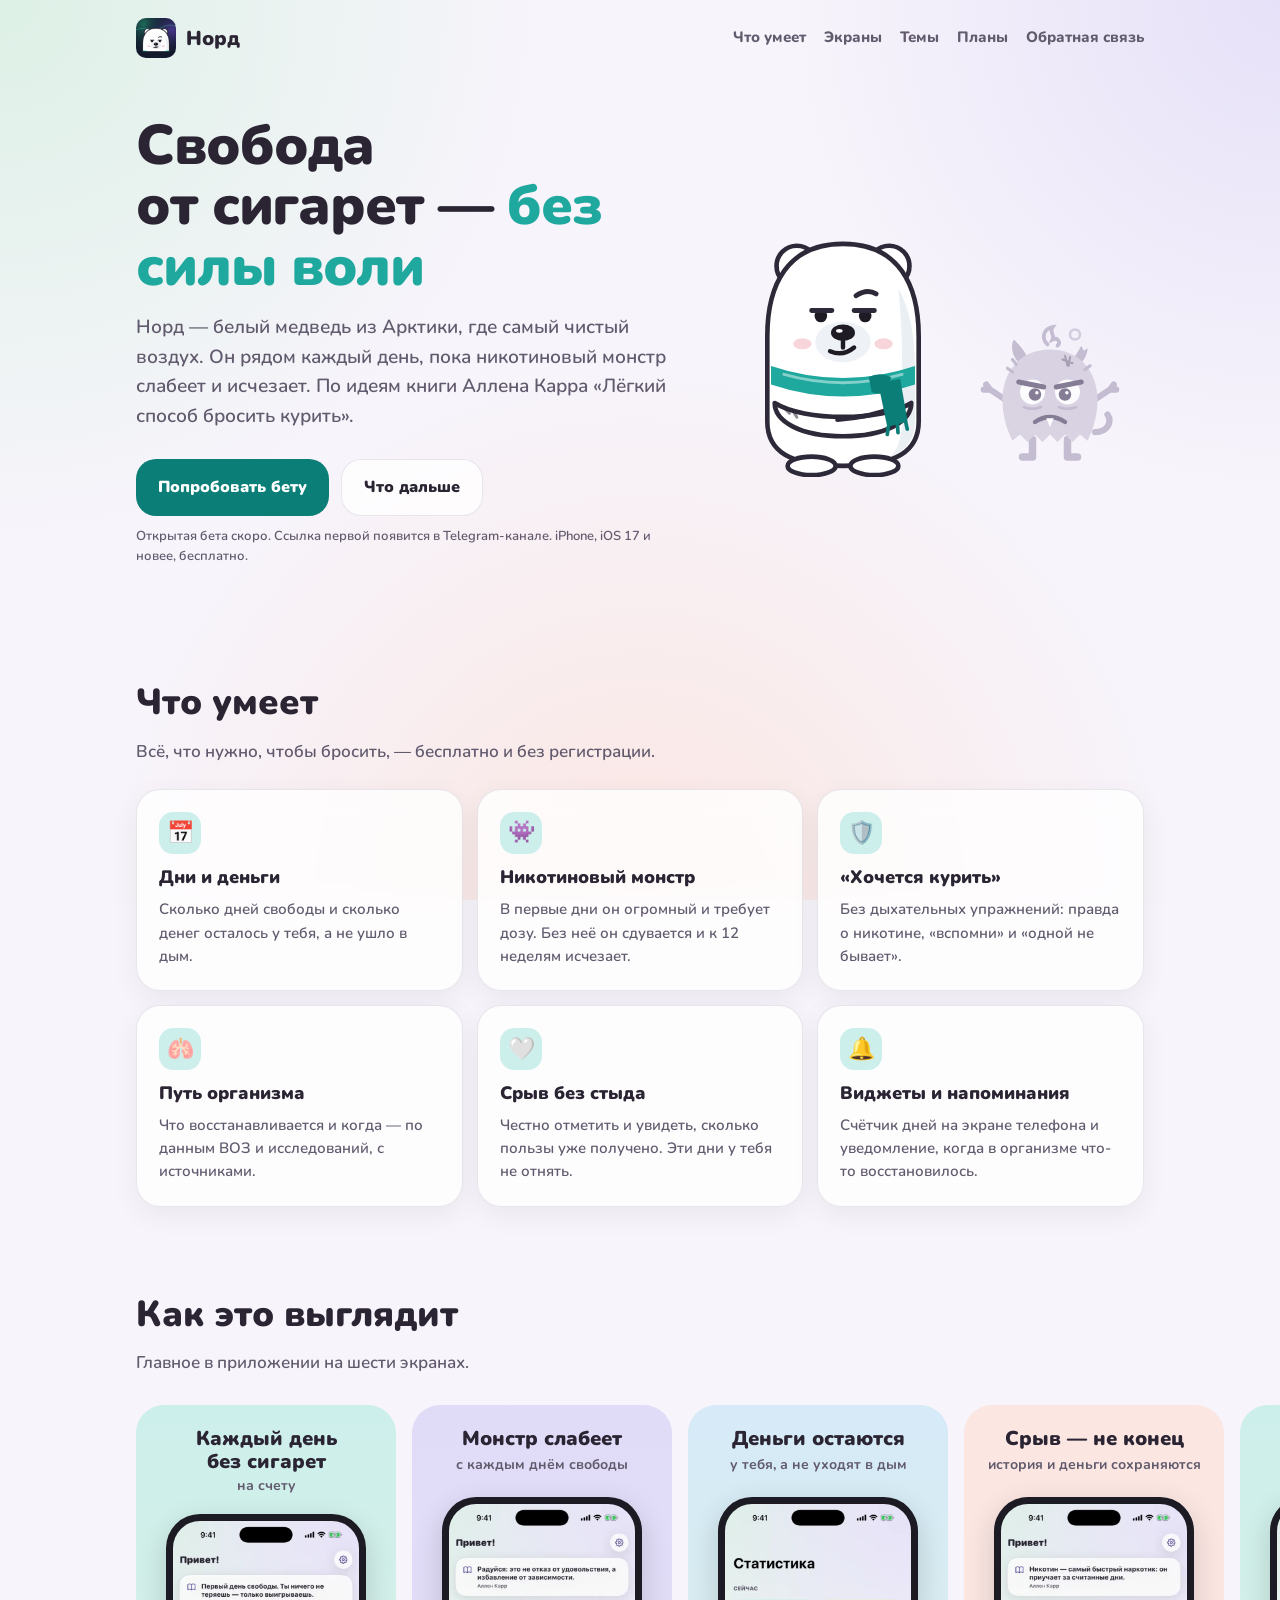
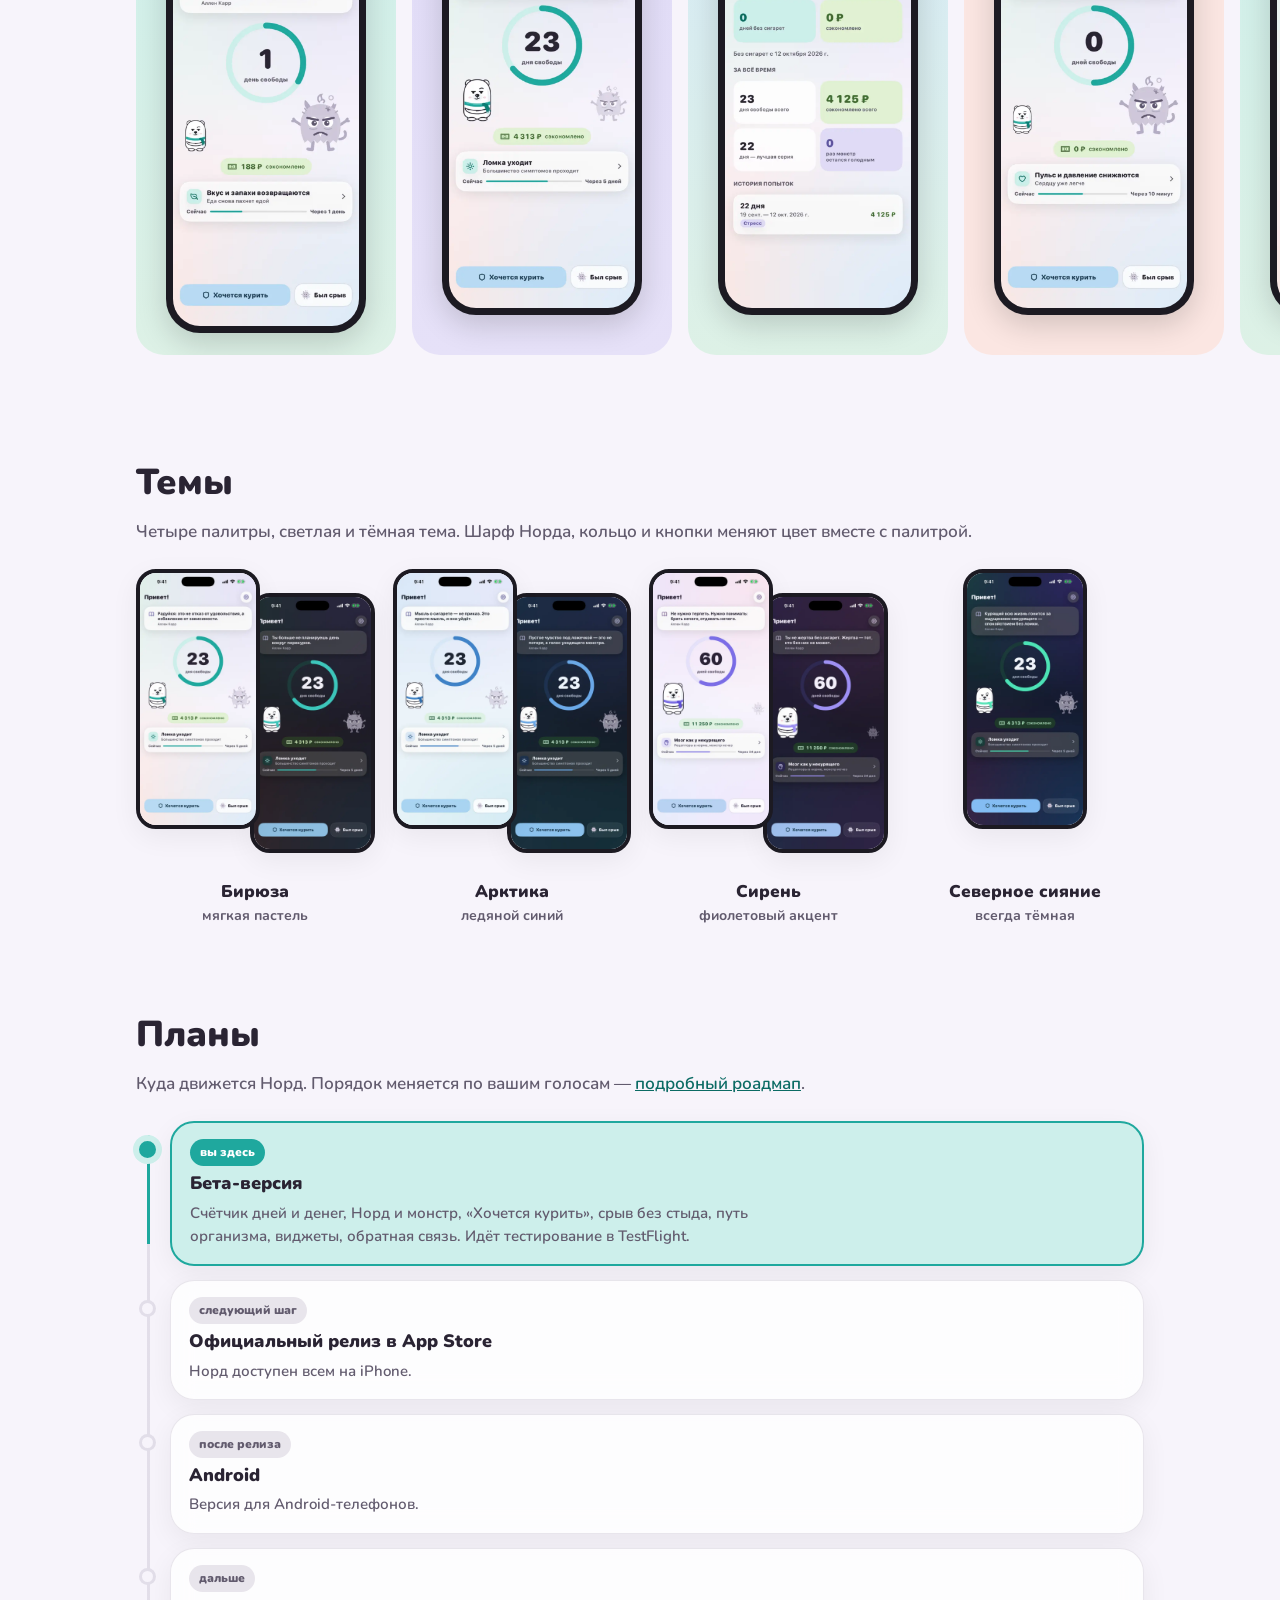
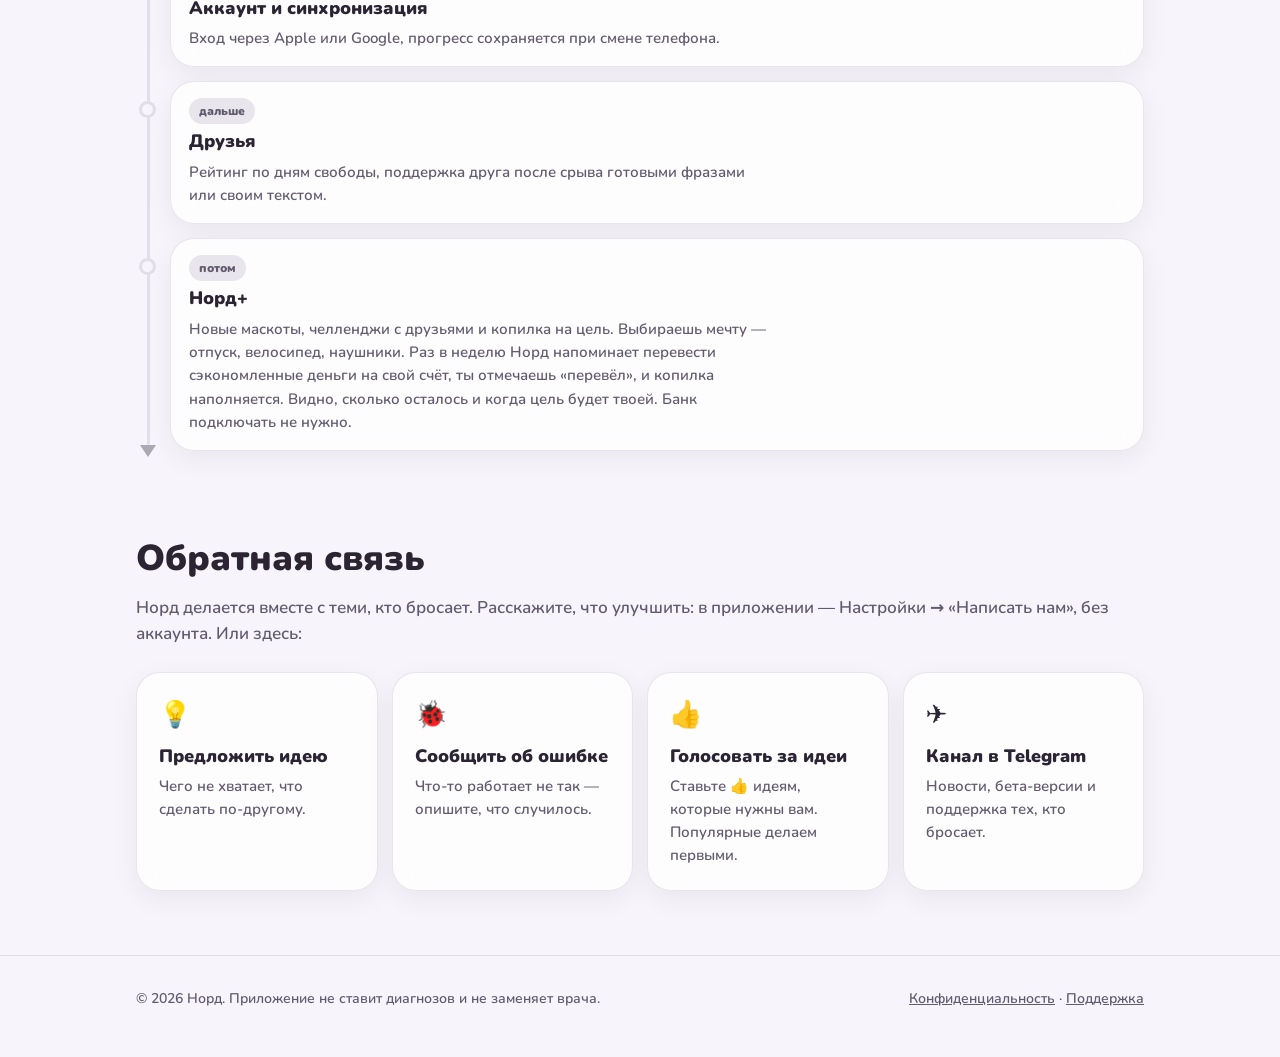
==== index.html @ a24827b2 "Plain wording instead of «вехи»; savings jar with weekly transfer reminders Co-Authored-By: Claude O" ====
<!doctype html>
<html lang="ru">
<head>
  <meta charset="utf-8">
  <meta name="viewport" content="width=device-width, initial-scale=1">
  <title>Норд — свобода от сигарет</title>
  <meta name="description" content="Норд — приложение для iPhone, которое помогает бросить курить по методу Аллена Карра: счётчик дней и денег, никотиновый монстр, который слабеет, и белый медведь, который рядом.">
  <meta property="og:title" content="Норд — свобода от сигарет">
  <meta property="og:description" content="Бросить курить легко, если понять ловушку. Норд рядом каждый день.">
  <meta property="og:image" content="https://she-wolf.github.io/nord-app/assets/screens/3_day23.webp">
  <link rel="icon" href="assets/app-icon.png" type="image/png">
  <link rel="apple-touch-icon" href="assets/apple-touch-icon.png">
  <link rel="preconnect" href="https://fonts.googleapis.com">
  <link rel="preconnect" href="https://fonts.gstatic.com" crossorigin>
  <link href="https://fonts.googleapis.com/css2?family=Nunito:wght@600;800;900&display=swap" rel="stylesheet">
  <link rel="stylesheet" href="assets/style.css">
</head>
<body>
  <div class="wrap">
    <nav>
      <a class="brand" href="./"><img src="assets/app-icon.png" alt="">Норд</a>
      <div class="links">
        <a href="#features">Что умеет</a>
        <a href="#screens">Экраны</a>
        <a href="#themes">Темы</a>
        <a href="#roadmap">Планы</a>
        <a href="#feedback">Обратная связь</a>
      </div>
    </nav>

    <header class="hero">
      <div>
        <h1>Свобода<br>от сигарет — <span>без силы воли</span></h1>
        <p class="lead">Норд — белый медведь из Арктики, где самый чистый воздух. Он рядом каждый день, пока никотиновый монстр слабеет и исчезает. По идеям книги Аллена Карра «Лёгкий способ бросить курить».</p>
        <div class="buttons">
          <a class="btn primary" id="try" href="#feedback">Попробовать</a>
          <a class="btn secondary" href="#roadmap">Что дальше</a>
        </div>
        <p class="note" id="try-note">iPhone, iOS 17 и новее. Бесплатно.</p>
      </div>
      <div class="duo" aria-hidden="true">
        <img class="nord" src="assets/nord-full.svg" alt="">
        <img class="monster" src="assets/monster.svg" alt="">
      </div>
    </header>
  </div>

  <section id="features">
    <div class="wrap">
      <h2>Что умеет</h2>
      <p class="sub">Всё, что нужно, чтобы бросить, — бесплатно и без регистрации.</p>
      <div class="features">
        <div class="card"><div class="icon">📅</div><h3>Дни и деньги</h3><p>Сколько дней свободы и сколько денег осталось у тебя, а не ушло в дым.</p></div>
        <div class="card"><div class="icon">👾</div><h3>Никотиновый монстр</h3><p>В первые дни он огромный и требует дозу. Без неё он сдувается и к 12 неделям исчезает.</p></div>
        <div class="card"><div class="icon">🛡️</div><h3>«Хочется курить»</h3><p>Без дыхательных упражнений: правда о никотине, «вспомни» и «одной не бывает».</p></div>
        <div class="card"><div class="icon">🫁</div><h3>Путь организма</h3><p>Что восстанавливается и когда — по данным ВОЗ и исследований, с источниками.</p></div>
        <div class="card"><div class="icon">🤍</div><h3>Срыв без стыда</h3><p>Честно отметить и увидеть, сколько пользы уже получено. Эти дни у тебя не отнять.</p></div>
        <div class="card"><div class="icon">🔔</div><h3>Виджеты и напоминания</h3><p>Счётчик дней на экране телефона и уведомление, когда в организме что-то восстановилось.</p></div>
      </div>
    </div>
  </section>

  <section id="screens">
    <div class="wrap">
      <h2>Как это выглядит</h2>
      <p class="sub">Главное в приложении на шести экранах.</p>
    </div>
    <div class="shots" tabindex="0" aria-label="Экраны приложения, листаются вбок">
      <figure class="shot s-mint"><figcaption><b>Каждый день без сигарет</b><span>на счету</span></figcaption><div class="device"><img src="assets/screens/2_day1.webp" alt="Первый день: огромный монстр и маленький Норд, счётчик 1 день" loading="lazy"></div></figure>
      <figure class="shot s-lav"><figcaption><b>Монстр слабеет</b><span>с каждым днём свободы</span></figcaption><div class="device"><img src="assets/screens/3_day23.webp" alt="23 дня: монстр уменьшился, Норд вырос" loading="lazy"></div></figure>
      <figure class="shot s-sky"><figcaption><b>Деньги остаются</b><span>у тебя, а не уходят в дым</span></figcaption><div class="device"><img src="assets/screens/8_statistics.webp" alt="Статистика: дни, деньги, лучшая попытка" loading="lazy"></div></figure>
      <figure class="shot s-rose"><figcaption><b>Срыв — не конец</b><span>история и деньги сохраняются</span></figcaption><div class="device"><img src="assets/screens/5_after_relapse.webp" alt="После срыва счёт начинается заново, Норд снова маленький" loading="lazy"></div></figure>
      <figure class="shot s-mint"><figcaption><b>Норд рядом</b><span>с первой минуты</span></figcaption><div class="device"><img src="assets/screens/1_onboarding.webp" alt="Знакомство с Нордом: когда была выкурена последняя сигарета" loading="lazy"></div></figure>
      <figure class="shot s-lav"><figcaption><b>Пара вопросов</b><span>и можно начинать</span></figcaption><div class="device"><img src="assets/screens/7_expenses.webp" alt="Расходы: валюта, цена пачки, сигарет в день" loading="lazy"></div></figure>
    </div>
  </section>

  <section id="themes">
    <div class="wrap">
      <h2>Темы</h2>
      <p class="sub">Четыре палитры, светлая и тёмная тема. Шарф Норда, кольцо и кнопки меняют цвет вместе с палитрой.</p>
      <div class="theme-grid">
        <figure class="theme"><div class="pair"><img src="assets/screens/3_day23.webp" alt="Бирюза, светлая тема" loading="lazy"><img src="assets/screens/9_day23_teal_dark.webp" alt="Бирюза, тёмная тема" loading="lazy"></div><figcaption><b>Бирюза</b><span>мягкая пастель</span></figcaption></figure>
        <figure class="theme"><div class="pair"><img src="assets/screens/10_day23_arctic.webp" alt="Арктика, светлая тема" loading="lazy"><img src="assets/screens/11_day23_arctic_dark.webp" alt="Арктика, тёмная тема" loading="lazy"></div><figcaption><b>Арктика</b><span>ледяной синий</span></figcaption></figure>
        <figure class="theme"><div class="pair"><img src="assets/screens/6_day60_lilac.webp" alt="Сирень, светлая тема" loading="lazy"><img src="assets/screens/12_day60_lilac_dark.webp" alt="Сирень, тёмная тема" loading="lazy"></div><figcaption><b>Сирень</b><span>фиолетовый акцент</span></figcaption></figure>
        <figure class="theme"><div class="pair single"><img src="assets/screens/4_day23_aurora.webp" alt="Северное сияние" loading="lazy"></div><figcaption><b>Северное сияние</b><span>всегда тёмная</span></figcaption></figure>
      </div>
    </div>
  </section>

  <section id="roadmap">
    <div class="wrap">
      <h2>Планы</h2>
      <p class="sub">Куда движется Норд. Порядок меняется по вашим голосам — <a href="https://github.com/She-Wolf/nord-app/blob/main/ROADMAP.md">подробный роадмап</a>.</p>
      <ol class="road">
        <li class="milestone here">
          <span class="dot" aria-hidden="true"></span>
          <div class="card">
            <span class="badge">вы здесь</span>
            <h3>Бета-версия</h3>
            <p>Счётчик дней и денег, Норд и монстр, «Хочется курить», срыв без стыда, путь организма, виджеты, обратная связь. Идёт тестирование в TestFlight.</p>
          </div>
        </li>
        <li class="milestone">
          <span class="dot" aria-hidden="true"></span>
          <div class="card"><span class="badge">следующий шаг</span><h3>Официальный релиз в App Store</h3><p>Норд доступен всем на iPhone.</p></div>
        </li>
        <li class="milestone">
          <span class="dot" aria-hidden="true"></span>
          <div class="card"><span class="badge">после релиза</span><h3>Android</h3><p>Версия для Android-телефонов.</p></div>
        </li>
        <li class="milestone">
          <span class="dot" aria-hidden="true"></span>
          <div class="card"><span class="badge">дальше</span><h3>Аккаунт и синхронизация</h3><p>Вход через Apple или Google, прогресс сохраняется при смене телефона.</p></div>
        </li>
        <li class="milestone">
          <span class="dot" aria-hidden="true"></span>
          <div class="card"><span class="badge">дальше</span><h3>Друзья</h3><p>Рейтинг по дням свободы, поддержка друга после срыва готовыми фразами или своим текстом.</p></div>
        </li>
        <li class="milestone">
          <span class="dot" aria-hidden="true"></span>
          <div class="card"><span class="badge">потом</span><h3>Норд+</h3><p>Новые маскоты, челленджи с друзьями и копилка на цель. Выбираешь мечту — отпуск, велосипед, наушники. Раз в неделю Норд напоминает перевести сэкономленные деньги на свой счёт, ты отмечаешь «перевёл», и копилка наполняется. Видно, сколько осталось и когда цель будет твоей. Банк подключать не нужно.</p></div>
        </li>
      </ol>
    </div>
  </section>

  <section id="feedback">
    <div class="wrap">
      <h2>Обратная связь</h2>
      <p class="sub">Норд делается вместе с теми, кто бросает. Расскажите, что улучшить: в приложении — Настройки → «Написать нам», без аккаунта. Или здесь:</p>
      <div class="feedback">
        <a class="card" href="https://github.com/She-Wolf/nord-app/issues/new?template=idea.yml"><div class="emoji">💡</div><h3>Предложить идею</h3><p>Чего не хватает, что сделать по-другому.</p></a>
        <a class="card" href="https://github.com/She-Wolf/nord-app/issues/new?template=bug.yml"><div class="emoji">🐞</div><h3>Сообщить об ошибке</h3><p>Что-то работает не так — опишите, что случилось.</p></a>
        <a class="card" href="https://github.com/She-Wolf/nord-app/issues?q=is%3Aissue+label%3Aидея+sort%3Areactions-%2B1-desc"><div class="emoji">👍</div><h3>Голосовать за идеи</h3><p>Ставьте 👍 идеям, которые нужны вам. Популярные делаем первыми.</p></a>
        <a class="card" href="https://t.me/nord_freedom"><div class="emoji">✈️</div><h3>Канал в Telegram</h3><p>Новости, бета-версии и поддержка тех, кто бросает.</p></a>
      </div>
    </div>
  </section>

  <footer>
    <div class="wrap">
      <span>© 2026 Норд. Приложение не ставит диагнозов и не заменяет врача.</span>
      <span><a href="privacy.html">Конфиденциальность</a> · <a href="support.html">Поддержка</a></span>
    </div>
  </footer>

  <script>
    // Публичная ссылка TestFlight. Пока её нет, кнопка ведёт в Telegram-канал, где ссылка появится первой.
    const TESTFLIGHT_LINK = "";
    const tryButton = document.getElementById("try");
    const tryNote = document.getElementById("try-note");
    if (TESTFLIGHT_LINK) {
      tryButton.href = TESTFLIGHT_LINK;
      tryButton.textContent = "Попробовать в TestFlight";
    } else {
      tryButton.href = "https://t.me/nord_freedom";
      tryButton.textContent = "Попробовать бету";
      tryNote.textContent = "Открытая бета скоро. Ссылка первой появится в Telegram-канале. iPhone, iOS 17 и новее, бесплатно.";
    }
  </script>
</body>
</html>
---- assets/style.css ----
:root {
  --bg: #F7F4FB;
  --glow1: #DDF1E6;
  --glow2: #E6E1F8;
  --glow3: #FBE6E2;
  --card: rgba(255, 255, 255, 0.78);
  --text: #2A2433;
  --text2: #625B6E;
  --accent: #1FA89E;
  --accent-soft: #CDEFEB;
  --accent-ink: #0B6B64;
  --button: #0B7F77;
  --button-ink: #FFFFFF;
  --lavender: #E0DBF7;
  --lavender-ink: #5D559F;
  --sky: #D6EAF8;
  --rose: #FBE6E2;
  --money: #E0F1D3;
  --money-ink: #3F6B2E;
  --line: rgba(120, 108, 140, 0.16);
  --shadow: 0 8px 28px rgba(0, 0, 0, 0.06);
}

@media (prefers-color-scheme: dark) {
  :root {
    --bg: #1E1B25;
    --glow1: #1F3332;
    --glow2: #2A2640;
    --glow3: #33262A;
    --card: rgba(255, 255, 255, 0.07);
    --text: #F1EDF6;
    --text2: #B6AFC2;
    --accent: #3CC7BC;
    --accent-soft: #1F3B3A;
    --accent-ink: #A7EDE6;
    --button: #3CC7BC;
    --button-ink: #06302C;
    --lavender: #2E2A44;
    --lavender-ink: #D2CCF7;
    --sky: #23323F;
    --rose: #33262A;
    --money: #2B3826;
    --money-ink: #C6E8B2;
    --line: rgba(255, 255, 255, 0.12);
    --shadow: 0 8px 28px rgba(0, 0, 0, 0.3);
  }
}

* { box-sizing: border-box; }

html { scroll-behavior: smooth; }

body {
  margin: 0;
  font-family: "Nunito", -apple-system, "SF Pro Rounded", system-ui, sans-serif;
  color: var(--text);
  background:
    radial-gradient(60vmax 60vmax at 0% 0%, var(--glow1), transparent 70%),
    radial-gradient(55vmax 55vmax at 100% 0%, var(--glow2), transparent 70%),
    radial-gradient(60vmax 60vmax at 50% 100%, var(--glow3), transparent 70%),
    var(--bg);
  background-attachment: fixed;
  line-height: 1.55;
  -webkit-font-smoothing: antialiased;
}

a { color: var(--accent-ink); }

.wrap { max-width: 1040px; margin: 0 auto; padding: 0 16px; }

nav {
  display: flex;
  align-items: center;
  justify-content: space-between;
  gap: 12px;
  padding: 18px 0;
}
.brand { display: flex; align-items: center; gap: 10px; font-weight: 900; font-size: 20px; text-decoration: none; color: var(--text); }
.brand img { width: 40px; height: 40px; border-radius: 10px; }
nav .links { display: flex; gap: 18px; flex-wrap: wrap; font-weight: 800; font-size: 15px; }
nav .links a { text-decoration: none; color: var(--text2); }
nav .links a:hover { color: var(--accent-ink); }

.hero {
  display: grid;
  grid-template-columns: 1.1fr 0.9fr;
  gap: 32px;
  align-items: center;
  padding: 40px 0 56px;
}
.hero h1 { font-size: clamp(34px, 6vw, 56px); line-height: 1.08; margin: 0 0 16px; font-weight: 900; letter-spacing: -0.02em; }
.hero h1 span { color: var(--accent); }
.hero p.lead { font-size: 19px; color: var(--text2); margin: 0 0 28px; font-weight: 600; }
.duo { display: flex; align-items: flex-end; justify-content: center; gap: 12px; }
.duo .nord { width: min(46vw, 240px); }
.duo .monster { width: min(30vw, 150px); opacity: 0.75; animation: kick 1.8s ease-in-out infinite; transform-origin: bottom center; }
@keyframes kick { 0%, 100% { transform: rotate(-2deg); } 50% { transform: rotate(2deg); } }

.buttons { display: flex; gap: 12px; flex-wrap: wrap; }
.btn {
  display: inline-flex; align-items: center; gap: 8px;
  padding: 15px 22px; border-radius: 20px;
  font-weight: 900; font-size: 16px; text-decoration: none;
  transition: transform 0.15s ease, opacity 0.15s ease;
}
.btn:hover { transform: translateY(-1px); }
.btn.primary { background: var(--button); color: var(--button-ink); }
.btn.secondary { background: var(--card); color: var(--text); border: 1.5px solid var(--line); }
.note { font-size: 13px; color: var(--text2); margin-top: 10px; font-weight: 600; }

section { padding: 40px 0; }
section h2 { font-size: clamp(26px, 4vw, 36px); margin: 0 0 8px; font-weight: 900; }
section .sub { color: var(--text2); margin: 0 0 24px; font-weight: 600; font-size: 17px; }

.card {
  background: var(--card);
  border: 1px solid var(--line);
  border-radius: 24px;
  padding: 22px;
  box-shadow: var(--shadow);
  backdrop-filter: blur(12px);
  -webkit-backdrop-filter: blur(12px);
}

.features { display: grid; grid-template-columns: repeat(auto-fit, minmax(290px, 1fr)); gap: 14px; }
.features .icon {
  width: 42px; height: 42px; border-radius: 14px;
  display: grid; place-items: center;
  background: var(--accent-soft); color: var(--accent-ink);
  font-size: 22px; margin-bottom: 10px;
}
.features h3 { margin: 0 0 6px; font-size: 18px; font-weight: 900; }
.features p { margin: 0; color: var(--text2); font-weight: 600; font-size: 15px; }

/* Галерея в стиле App Store: заголовок над телефоном, цветная подложка */
.shots {
  display: flex; gap: 16px; overflow-x: auto; scroll-snap-type: x mandatory;
  padding: 4px max(16px, calc((100vw - 1040px) / 2 + 16px)) 20px;
  scrollbar-width: thin;
}
.shots:focus-visible { outline: 2px solid var(--accent); outline-offset: -2px; }
.shot {
  margin: 0; flex: 0 0 auto; width: 260px; scroll-snap-align: center;
  border-radius: 28px; padding: 22px 18px 0; overflow: hidden;
  display: flex; flex-direction: column; align-items: center; gap: 18px;
}
.shot figcaption { text-align: center; display: grid; gap: 2px; min-height: 52px; }
.shot figcaption b { font-size: 20px; font-weight: 900; line-height: 1.15; text-wrap: balance; }
.shot figcaption span { font-size: 14px; font-weight: 700; color: var(--text2); }
.s-mint { background: linear-gradient(180deg, var(--accent-soft), var(--glow1)); }
.s-lav { background: linear-gradient(180deg, var(--lavender), var(--glow2)); }
.s-sky { background: linear-gradient(180deg, var(--sky), var(--glow1)); }
.s-rose { background: linear-gradient(180deg, var(--rose), var(--glow3)); }
.device {
  width: 200px; border-radius: 34px; padding: 7px; margin-bottom: 22px;
  background: #1C1A22; box-shadow: 0 10px 30px rgba(0, 0, 0, 0.16);
}
.device img { display: block; width: 100%; height: auto; border-radius: 27px; aspect-ratio: 644 / 1400; }

/* Темы: светлая и тёмная версия палитры рядом */
.theme-grid { display: grid; grid-template-columns: repeat(auto-fit, minmax(220px, 1fr)); gap: 18px; }
.theme { margin: 0; display: grid; gap: 10px; }
.theme .pair { position: relative; height: 300px; max-width: 280px; width: 100%; margin-inline: auto; }
.theme .pair img {
  position: absolute; width: 58%; border-radius: 20px; box-shadow: var(--shadow);
  border: 4px solid #1C1A22; background: #1C1A22;
}
.theme .pair img { width: 52%; }
.theme .pair img:first-child { left: 0; top: 0; z-index: 1; }
.theme .pair img:last-child { right: 0; top: 24px; }
.theme .pair.single img { left: 24%; right: auto; top: 0; }
.theme figcaption { display: grid; text-align: center; }
.theme figcaption b { font-size: 17px; font-weight: 900; }
.theme figcaption span { font-size: 14px; color: var(--text2); font-weight: 700; }

/* Роадмап: дорожка со стрелкой вниз, точка «вы здесь» */
.road { list-style: none; margin: 0; padding: 0 0 0 34px; position: relative; display: grid; gap: 14px; }
.road::before {
  content: ""; position: absolute; left: 11px; top: 14px; bottom: 6px; width: 3px; border-radius: 3px;
  background: linear-gradient(180deg, var(--accent) 0 12%, var(--line) 12% 100%);
}
.road::after {
  content: ""; position: absolute; left: 4px; bottom: -6px;
  border-left: 8.5px solid transparent; border-right: 8.5px solid transparent; border-top: 12px solid var(--text2); opacity: .5;
}
.milestone { position: relative; }
.milestone .dot {
  position: absolute; left: -31px; top: 20px; width: 17px; height: 17px; border-radius: 50%;
  background: var(--bg); border: 3px solid var(--line);
}
.milestone .card { padding: 16px 18px; display: grid; gap: 4px; justify-items: start; }
.milestone h3 { margin: 0; font-size: 18px; font-weight: 900; }
.milestone p { margin: 0; color: var(--text2); font-size: 15px; font-weight: 600; max-width: 65ch; }
.badge { font-size: 12px; font-weight: 900; padding: 4px 10px; border-radius: 999px; background: var(--line); color: var(--text2); white-space: nowrap; }
.milestone.here .card { border: 2px solid var(--accent); background: var(--accent-soft); }
.milestone.here .badge { background: var(--accent); color: var(--button-ink); }
.milestone.here .dot { border-color: var(--accent); background: var(--accent); box-shadow: 0 0 0 6px var(--accent-soft); animation: here 2.4s ease-in-out infinite; }
@keyframes here { 50% { box-shadow: 0 0 0 10px transparent; } }

.feedback { display: grid; grid-template-columns: repeat(auto-fit, minmax(240px, 1fr)); gap: 14px; }
.feedback a.card { text-decoration: none; color: var(--text); display: block; transition: transform 0.15s ease; }
.feedback a.card:hover { transform: translateY(-2px); }
.feedback h3 { margin: 8px 0 4px; font-size: 18px; font-weight: 900; }
.feedback p { margin: 0; color: var(--text2); font-weight: 600; font-size: 15px; }
.feedback .emoji { font-size: 26px; }

.doc { max-width: 760px; padding: 24px 0 56px; }
.doc h1 { font-size: clamp(30px, 5vw, 42px); font-weight: 900; margin: 16px 0 8px; }
.doc h2 { font-size: 22px; font-weight: 900; margin: 28px 0 8px; }
.doc p, .doc li { font-weight: 600; color: var(--text2); }
.doc strong { color: var(--text); }

footer { padding: 32px 0 48px; color: var(--text2); font-size: 14px; font-weight: 600; border-top: 1px solid var(--line); margin-top: 24px; }
footer .wrap { display: flex; justify-content: space-between; gap: 16px; flex-wrap: wrap; }
footer a { color: var(--text2); }

@media (max-width: 760px) {
  .hero { grid-template-columns: 1fr; padding-top: 16px; text-align: left; }
  .duo { order: -1; }
  nav .links { gap: 12px; font-size: 14px; }
  .theme .pair { height: 340px; }
}

@media (prefers-reduced-motion: reduce) {
  .duo .monster { animation: none; }
  .milestone.here .dot { animation: none; }
  html { scroll-behavior: auto; }
}
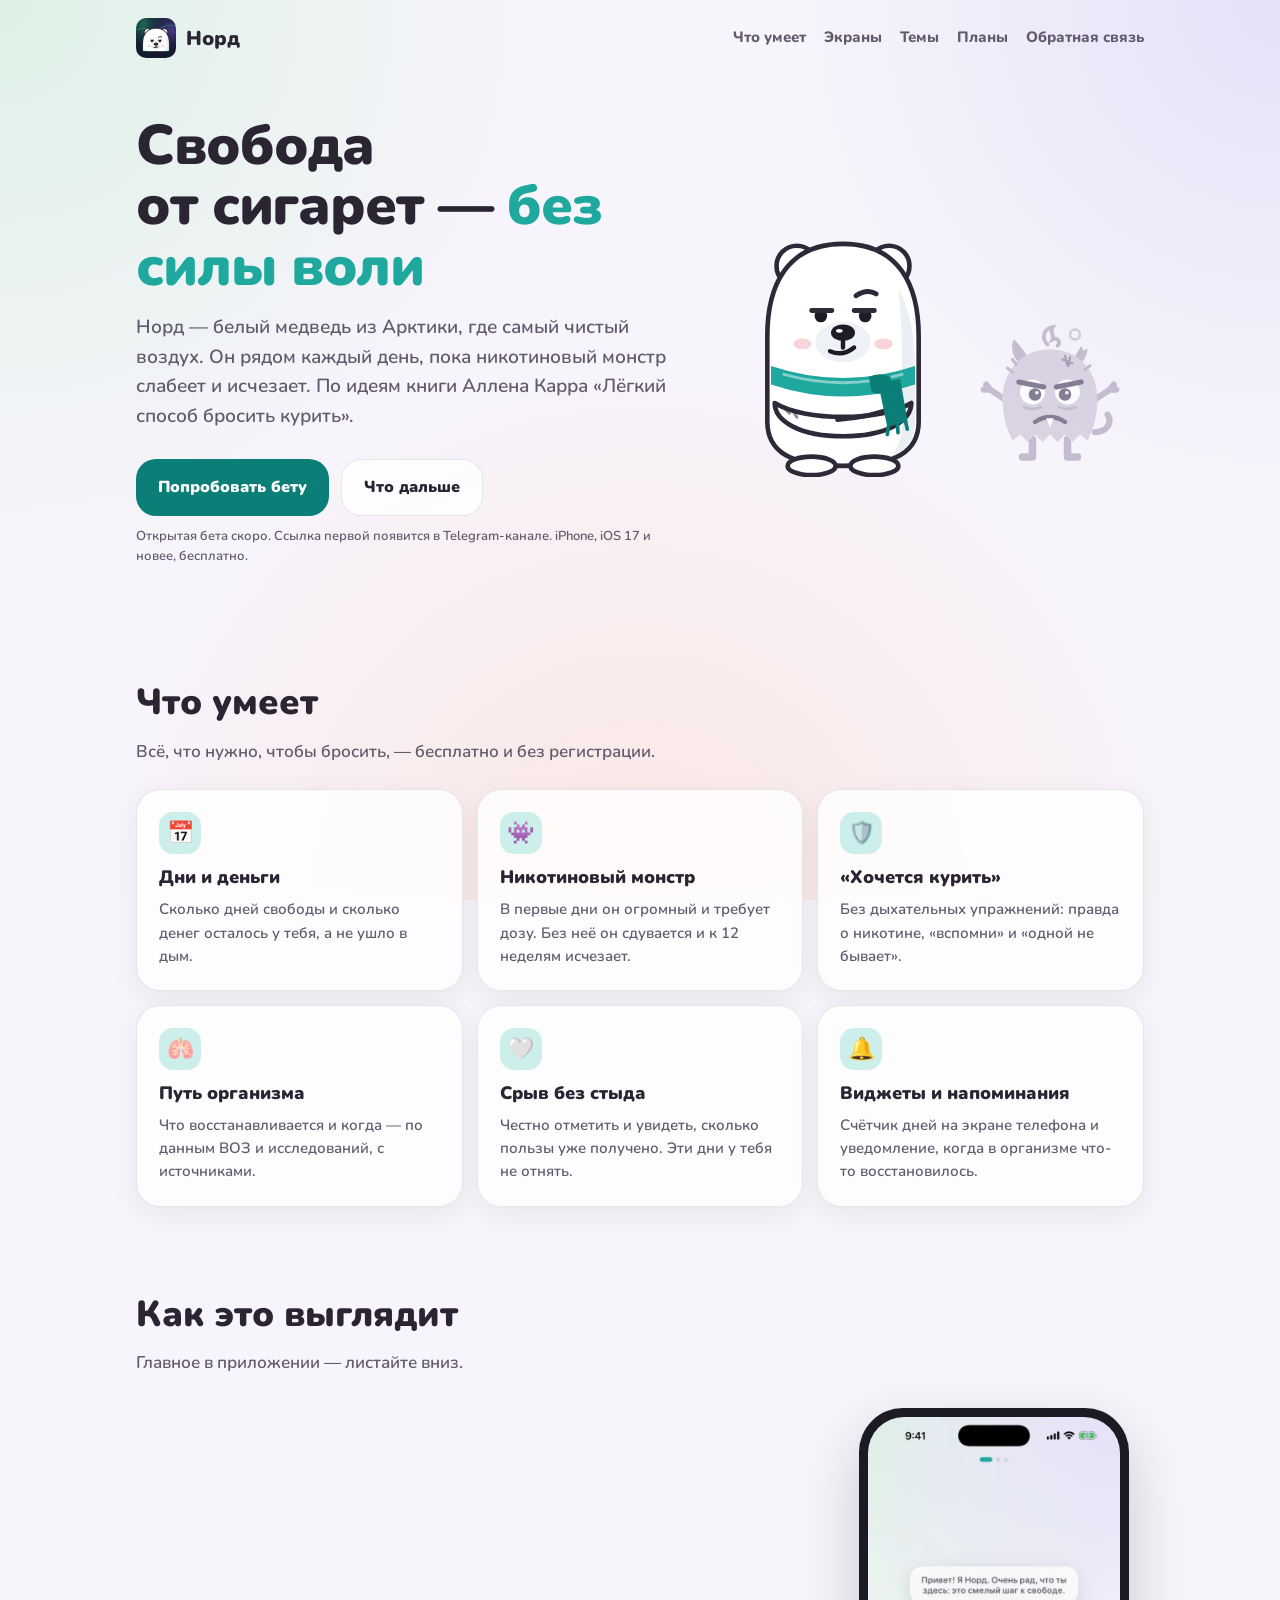
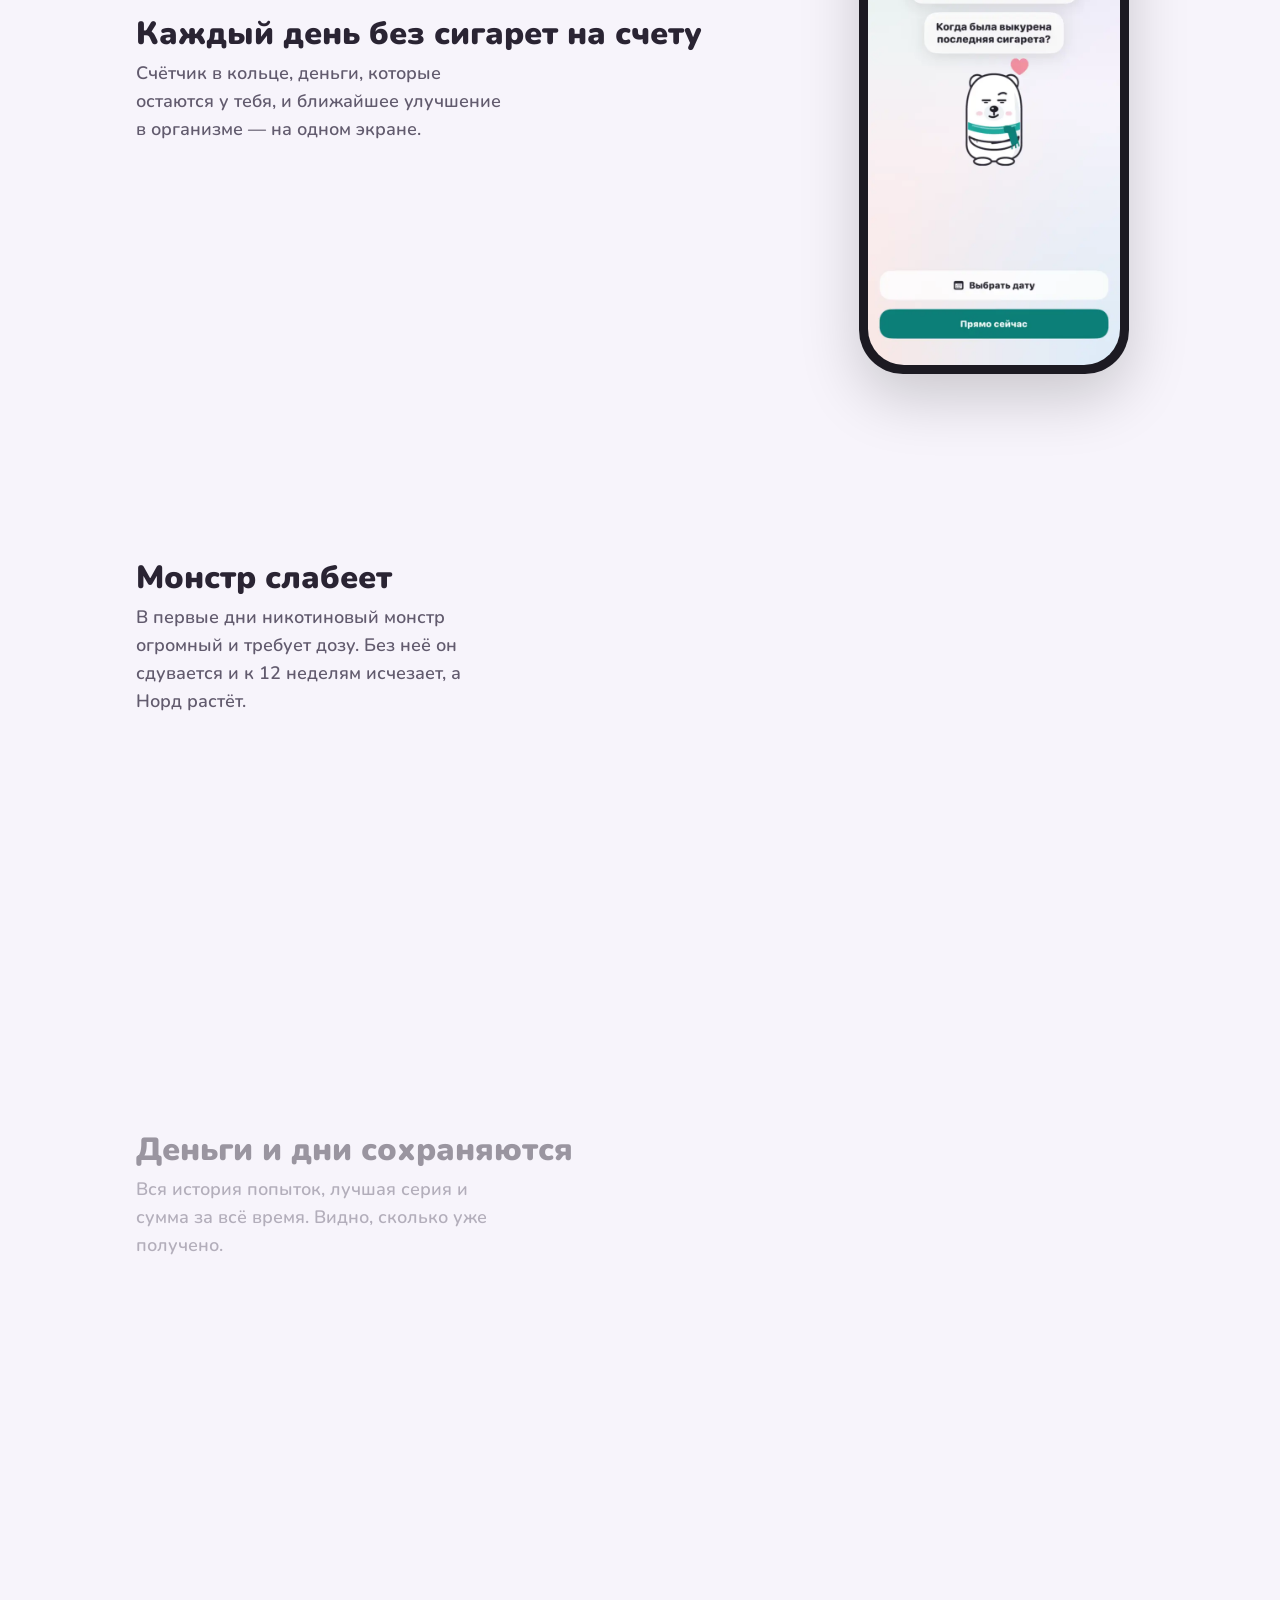
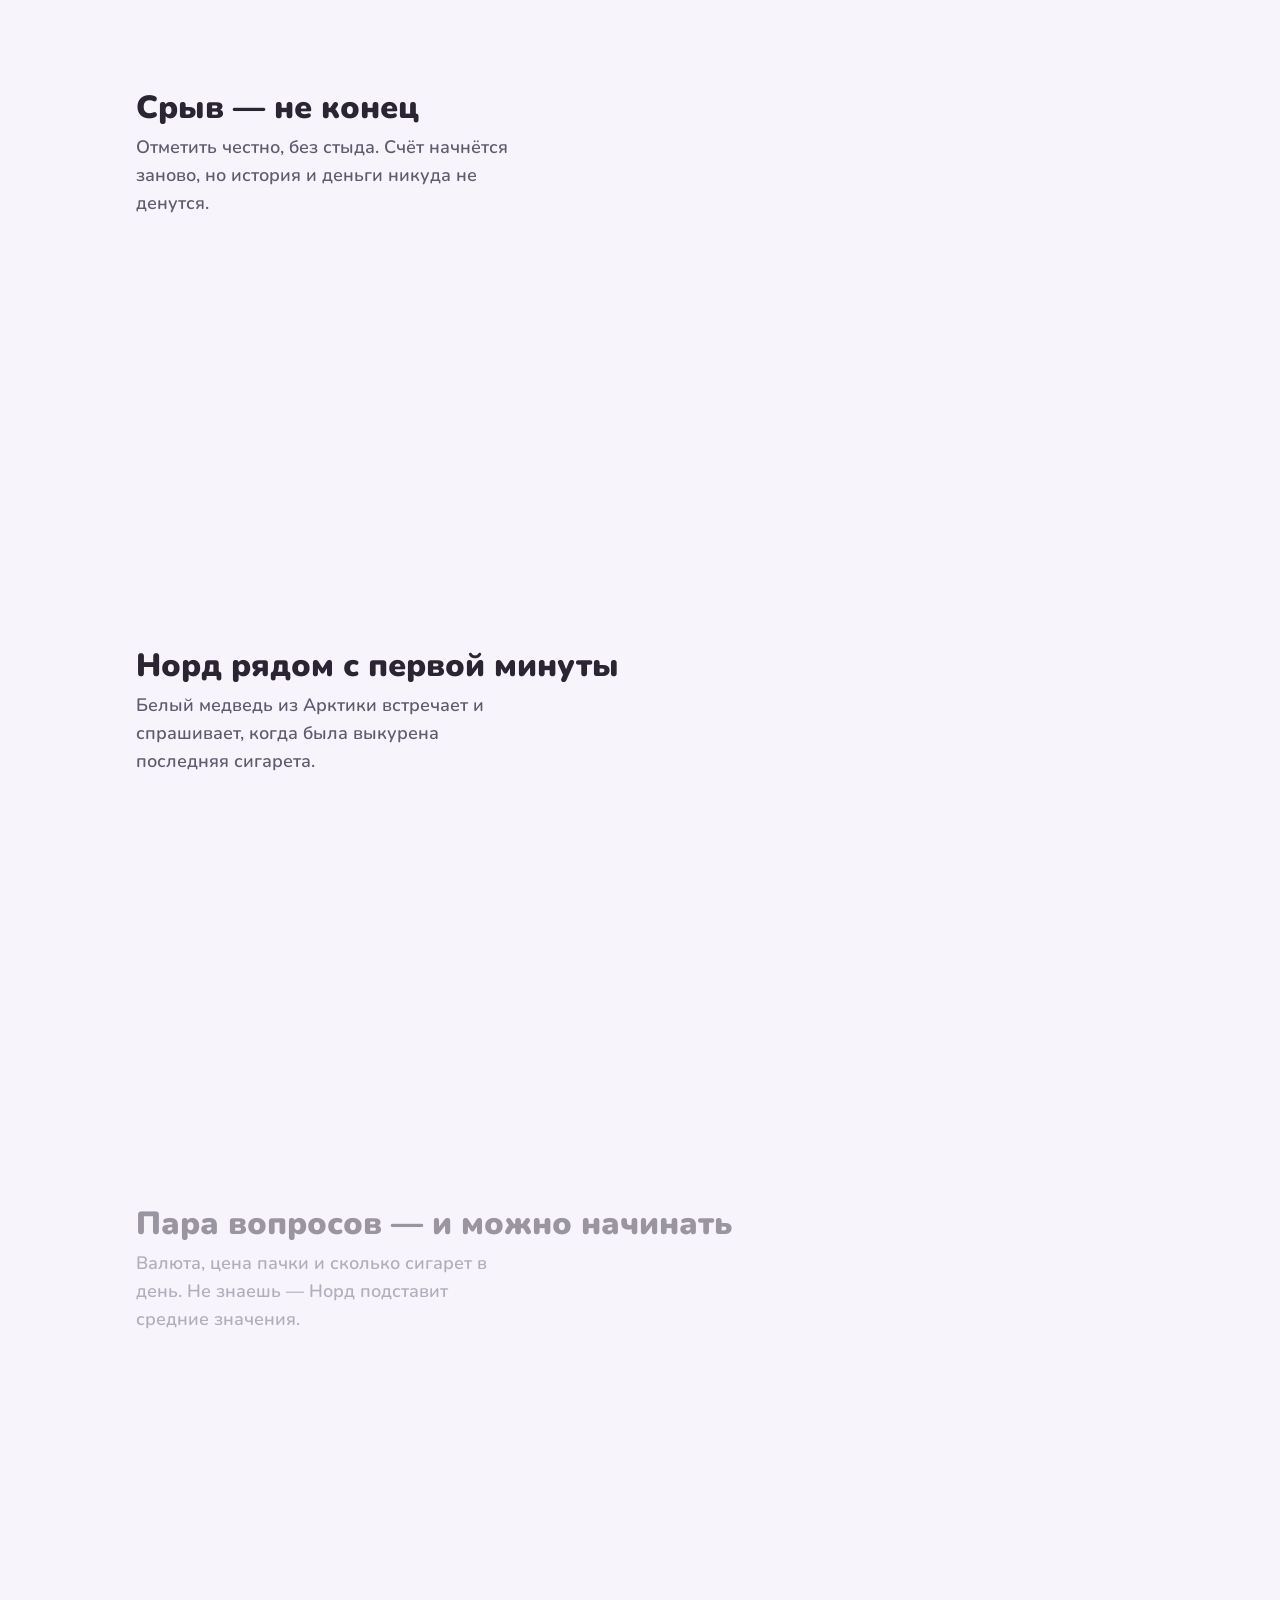
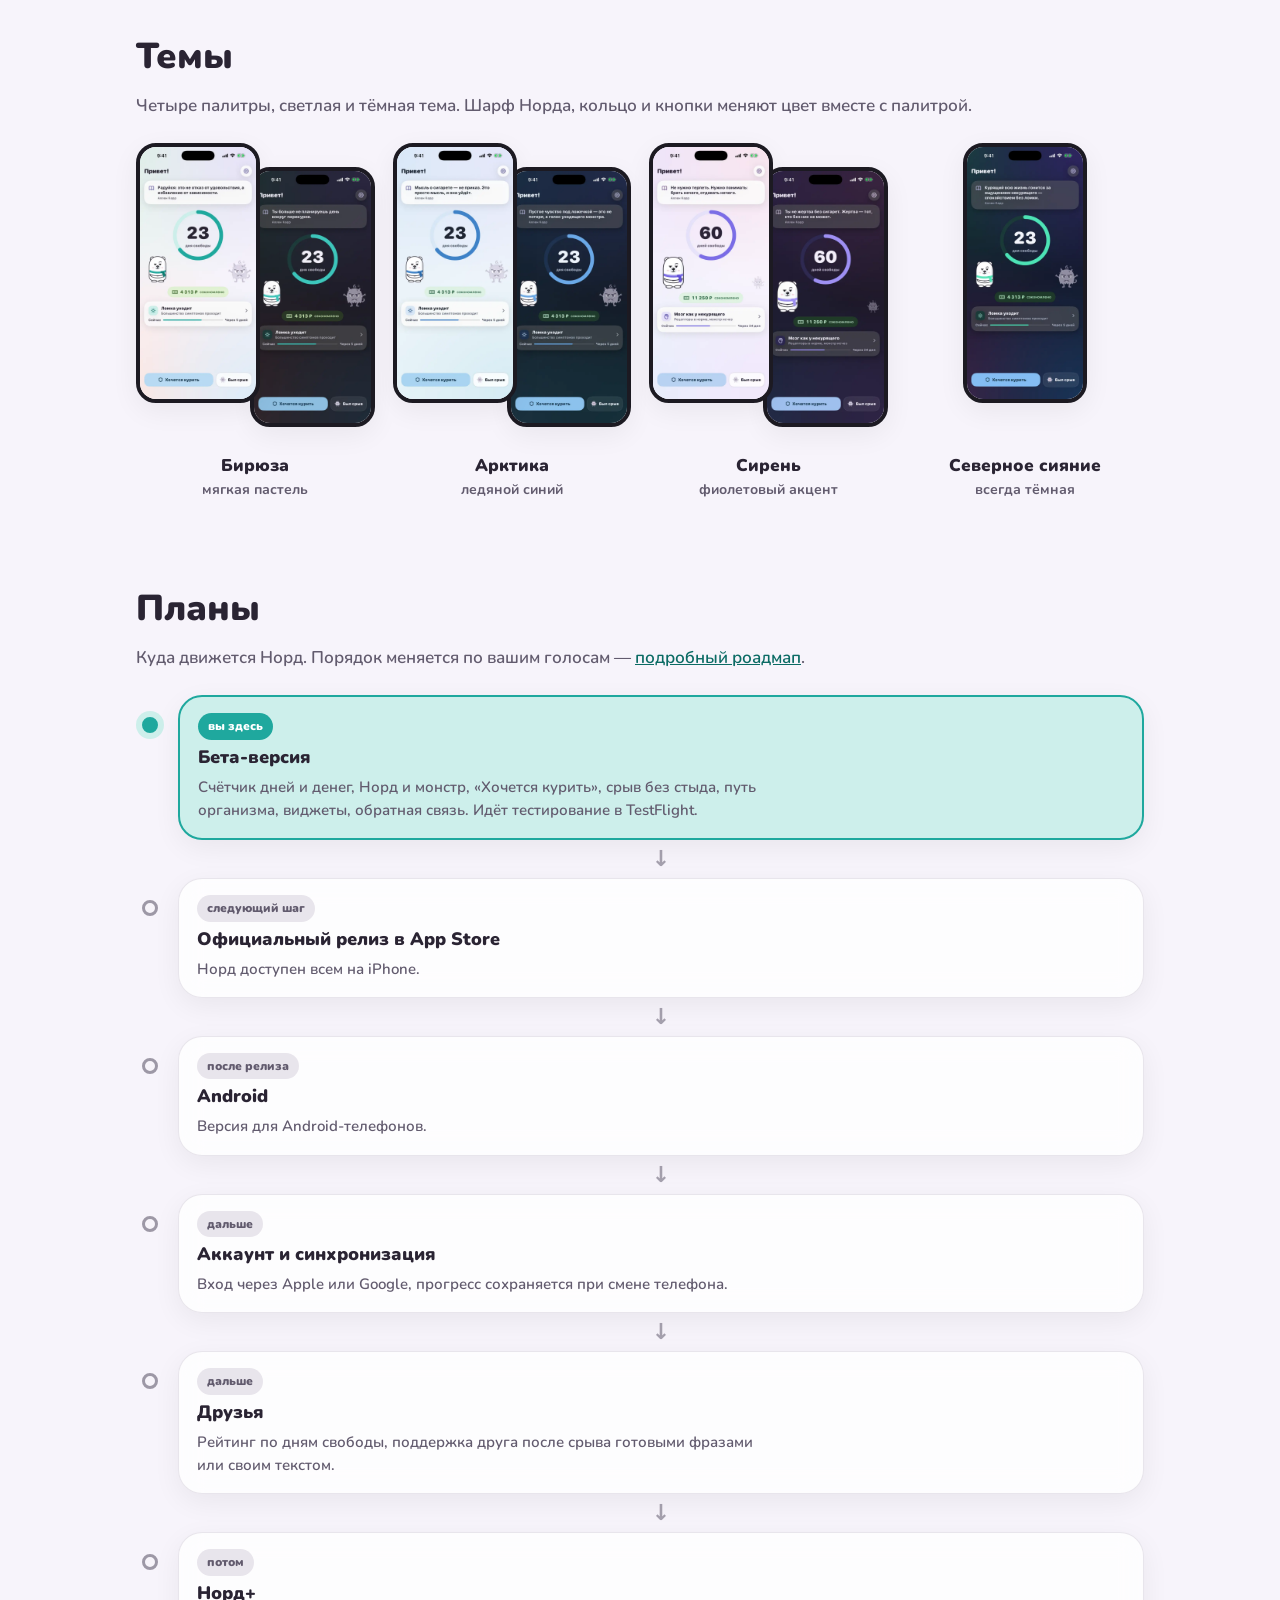
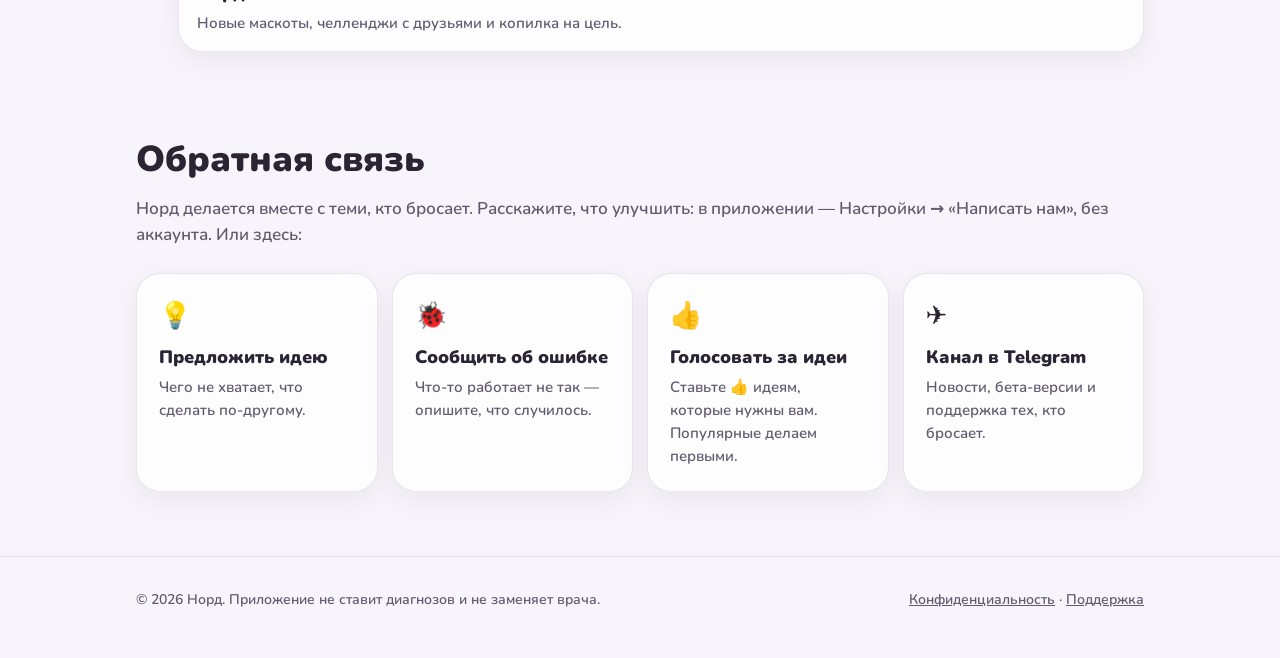
==== commit b2fdab6a: "Site: sticky phone tour instead of gallery, roadmap cards with dots and arrows, short Nord+ Co-Autho" ====
--- a/index.html
+++ b/index.html
@@ -63,15 +63,38 @@
   <section id="screens">
     <div class="wrap">
       <h2>Как это выглядит</h2>
-      <p class="sub">Главное в приложении на шести экранах.</p>
-    </div>
-    <div class="shots" tabindex="0" aria-label="Экраны приложения, листаются вбок">
-      <figure class="shot s-mint"><figcaption><b>Каждый день без сигарет</b><span>на счету</span></figcaption><div class="device"><img src="assets/screens/2_day1.webp" alt="Первый день: огромный монстр и маленький Норд, счётчик 1 день" loading="lazy"></div></figure>
-      <figure class="shot s-lav"><figcaption><b>Монстр слабеет</b><span>с каждым днём свободы</span></figcaption><div class="device"><img src="assets/screens/3_day23.webp" alt="23 дня: монстр уменьшился, Норд вырос" loading="lazy"></div></figure>
-      <figure class="shot s-sky"><figcaption><b>Деньги остаются</b><span>у тебя, а не уходят в дым</span></figcaption><div class="device"><img src="assets/screens/8_statistics.webp" alt="Статистика: дни, деньги, лучшая попытка" loading="lazy"></div></figure>
-      <figure class="shot s-rose"><figcaption><b>Срыв — не конец</b><span>история и деньги сохраняются</span></figcaption><div class="device"><img src="assets/screens/5_after_relapse.webp" alt="После срыва счёт начинается заново, Норд снова маленький" loading="lazy"></div></figure>
-      <figure class="shot s-mint"><figcaption><b>Норд рядом</b><span>с первой минуты</span></figcaption><div class="device"><img src="assets/screens/1_onboarding.webp" alt="Знакомство с Нордом: когда была выкурена последняя сигарета" loading="lazy"></div></figure>
-      <figure class="shot s-lav"><figcaption><b>Пара вопросов</b><span>и можно начинать</span></figcaption><div class="device"><img src="assets/screens/7_expenses.webp" alt="Расходы: валюта, цена пачки, сигарет в день" loading="lazy"></div></figure>
+      <p class="sub">Главное в приложении — листайте вниз.</p>
+      <div class="tour">
+        <div class="tour-steps">
+        <article class="step" data-shot="assets/screens/2_day1.webp" data-alt="Первый день: огромный монстр и маленький Норд">
+          <img class="step-shot" src="assets/screens/2_day1.webp" alt="Первый день: огромный монстр и маленький Норд" loading="lazy">
+          <div><h3>Каждый день без сигарет на счету</h3><p>Счётчик в кольце, деньги, которые остаются у тебя, и ближайшее улучшение в организме — на одном экране.</p></div>
+        </article>
+        <article class="step" data-shot="assets/screens/3_day23.webp" data-alt="23 дня: монстр уменьшился, Норд вырос">
+          <img class="step-shot" src="assets/screens/3_day23.webp" alt="23 дня: монстр уменьшился, Норд вырос" loading="lazy">
+          <div><h3>Монстр слабеет</h3><p>В первые дни никотиновый монстр огромный и требует дозу. Без неё он сдувается и к 12 неделям исчезает, а Норд растёт.</p></div>
+        </article>
+        <article class="step" data-shot="assets/screens/8_statistics.webp" data-alt="Статистика: дни, деньги, лучшая попытка">
+          <img class="step-shot" src="assets/screens/8_statistics.webp" alt="Статистика: дни, деньги, лучшая попытка" loading="lazy">
+          <div><h3>Деньги и дни сохраняются</h3><p>Вся история попыток, лучшая серия и сумма за всё время. Видно, сколько уже получено.</p></div>
+        </article>
+        <article class="step" data-shot="assets/screens/5_after_relapse.webp" data-alt="После срыва счёт начинается заново">
+          <img class="step-shot" src="assets/screens/5_after_relapse.webp" alt="После срыва счёт начинается заново" loading="lazy">
+          <div><h3>Срыв — не конец</h3><p>Отметить честно, без стыда. Счёт начнётся заново, но история и деньги никуда не денутся.</p></div>
+        </article>
+        <article class="step" data-shot="assets/screens/1_onboarding.webp" data-alt="Знакомство с Нордом">
+          <img class="step-shot" src="assets/screens/1_onboarding.webp" alt="Знакомство с Нордом" loading="lazy">
+          <div><h3>Норд рядом с первой минуты</h3><p>Белый медведь из Арктики встречает и спрашивает, когда была выкурена последняя сигарета.</p></div>
+        </article>
+        <article class="step" data-shot="assets/screens/7_expenses.webp" data-alt="Расходы: валюта, цена пачки, сигарет в день">
+          <img class="step-shot" src="assets/screens/7_expenses.webp" alt="Расходы: валюта, цена пачки, сигарет в день" loading="lazy">
+          <div><h3>Пара вопросов — и можно начинать</h3><p>Валюта, цена пачки и сколько сигарет в день. Не знаешь — Норд подставит средние значения.</p></div>
+        </article>
+        </div>
+        <div class="tour-phone" aria-hidden="true">
+          <div class="device"><img id="tour-img" src="assets/screens/2_day1.webp" alt=""></div>
+        </div>
+      </div>
     </div>
   </section>
 
@@ -119,7 +142,7 @@
         </li>
         <li class="milestone">
           <span class="dot" aria-hidden="true"></span>
-          <div class="card"><span class="badge">потом</span><h3>Норд+</h3><p>Новые маскоты, челленджи с друзьями и копилка на цель. Выбираешь мечту — отпуск, велосипед, наушники. Раз в неделю Норд напоминает перевести сэкономленные деньги на свой счёт, ты отмечаешь «перевёл», и копилка наполняется. Видно, сколько осталось и когда цель будет твоей. Банк подключать не нужно.</p></div>
+          <div class="card"><span class="badge">потом</span><h3>Норд+</h3><p>Новые маскоты, челленджи с друзьями и копилка на цель.</p></div>
         </li>
       </ol>
     </div>
@@ -146,6 +169,25 @@
   </footer>
 
   <script>
+    // Телефон рядом с текстом: снимок меняется, когда до шага доходит прокрутка.
+    (function () {
+      const img = document.getElementById("tour-img");
+      const steps = document.querySelectorAll(".step");
+      if (!img || !("IntersectionObserver" in window)) return;
+      const observer = new IntersectionObserver((entries) => {
+        entries.forEach((entry) => {
+          if (!entry.isIntersecting) return;
+          steps.forEach((s) => s.classList.toggle("active", s === entry.target));
+          const next = entry.target.dataset.shot;
+          if (img.getAttribute("src") === next) return;
+          img.classList.add("swap");
+          setTimeout(() => { img.src = next; img.classList.remove("swap"); }, 180);
+        });
+      }, { rootMargin: "-45% 0px -45% 0px" });
+      steps.forEach((s) => observer.observe(s));
+      steps[0].classList.add("active");
+    })();
+
     // Публичная ссылка TestFlight. Пока её нет, кнопка ведёт в Telegram-канал, где ссылка появится первой.
     const TESTFLIGHT_LINK = "";
     const tryButton = document.getElementById("try");
--- a/assets/style.css
+++ b/assets/style.css
@@ -132,30 +132,29 @@
 .features h3 { margin: 0 0 6px; font-size: 18px; font-weight: 900; }
 .features p { margin: 0; color: var(--text2); font-weight: 600; font-size: 15px; }
 
-/* Галерея в стиле App Store: заголовок над телефоном, цветная подложка */
-.shots {
-  display: flex; gap: 16px; overflow-x: auto; scroll-snap-type: x mandatory;
-  padding: 4px max(16px, calc((100vw - 1040px) / 2 + 16px)) 20px;
-  scrollbar-width: thin;
-}
-.shots:focus-visible { outline: 2px solid var(--accent); outline-offset: -2px; }
-.shot {
-  margin: 0; flex: 0 0 auto; width: 260px; scroll-snap-align: center;
-  border-radius: 28px; padding: 22px 18px 0; overflow: hidden;
-  display: flex; flex-direction: column; align-items: center; gap: 18px;
-}
-.shot figcaption { text-align: center; display: grid; gap: 2px; min-height: 52px; }
-.shot figcaption b { font-size: 20px; font-weight: 900; line-height: 1.15; text-wrap: balance; }
-.shot figcaption span { font-size: 14px; font-weight: 700; color: var(--text2); }
-.s-mint { background: linear-gradient(180deg, var(--accent-soft), var(--glow1)); }
-.s-lav { background: linear-gradient(180deg, var(--lavender), var(--glow2)); }
-.s-sky { background: linear-gradient(180deg, var(--sky), var(--glow1)); }
-.s-rose { background: linear-gradient(180deg, var(--rose), var(--glow3)); }
+/* «Как это выглядит»: текст слева, телефон справа остаётся на месте, снимок меняется при прокрутке */
+.tour { display: grid; grid-template-columns: minmax(0, 1fr) 300px; gap: 48px; align-items: start; }
+.tour-steps { display: grid; gap: 0; }
+.step { min-height: 62vh; display: flex; align-items: center; opacity: .45; transition: opacity .3s ease; }
+.step.active { opacity: 1; }
+.step h3 { margin: 0 0 8px; font-size: clamp(24px, 3vw, 32px); font-weight: 900; line-height: 1.15; text-wrap: balance; }
+.step p { margin: 0; color: var(--text2); font-size: 18px; font-weight: 600; max-width: 34ch; }
+.step-shot { display: none; }
+.tour-phone { position: sticky; top: calc(50vh - 290px); height: 580px; display: flex; align-items: center; justify-content: center; }
 .device {
-  width: 200px; border-radius: 34px; padding: 7px; margin-bottom: 22px;
-  background: #1C1A22; box-shadow: 0 10px 30px rgba(0, 0, 0, 0.16);
-}
-.device img { display: block; width: 100%; height: auto; border-radius: 27px; aspect-ratio: 644 / 1400; }
+  width: 270px; border-radius: 44px; padding: 9px;
+  background: #1C1A22; box-shadow: 0 24px 60px rgba(0, 0, 0, 0.18);
+}
+.device img { display: block; width: 100%; height: auto; border-radius: 36px; aspect-ratio: 644 / 1400; transition: opacity .18s ease; }
+.device img.swap { opacity: 0; }
+
+@media (max-width: 760px) {
+  /* На телефоне — снимок у каждого шага, без закреплённого экрана */
+  .tour { grid-template-columns: 1fr; gap: 0; }
+  .tour-phone { display: none; }
+  .step { min-height: 0; opacity: 1; flex-direction: column; align-items: flex-start; gap: 16px; padding-block: 20px; }
+  .step-shot { display: block; width: 62%; max-width: 240px; border-radius: 26px; border: 6px solid #1C1A22; background: #1C1A22; box-shadow: var(--shadow); align-self: center; }
+}
 
 /* Темы: светлая и тёмная версия палитры рядом */
 .theme-grid { display: grid; grid-template-columns: repeat(auto-fit, minmax(220px, 1fr)); gap: 18px; }
@@ -173,28 +172,24 @@
 .theme figcaption b { font-size: 17px; font-weight: 900; }
 .theme figcaption span { font-size: 14px; color: var(--text2); font-weight: 700; }
 
-/* Роадмап: дорожка со стрелкой вниз, точка «вы здесь» */
-.road { list-style: none; margin: 0; padding: 0 0 0 34px; position: relative; display: grid; gap: 14px; }
-.road::before {
-  content: ""; position: absolute; left: 11px; top: 14px; bottom: 6px; width: 3px; border-radius: 3px;
-  background: linear-gradient(180deg, var(--accent) 0 12%, var(--line) 12% 100%);
-}
-.road::after {
-  content: ""; position: absolute; left: 4px; bottom: -6px;
-  border-left: 8.5px solid transparent; border-right: 8.5px solid transparent; border-top: 12px solid var(--text2); opacity: .5;
-}
-.milestone { position: relative; }
+/* Роадмап: карточки друг под другом, у каждой слева точка, между карточками стрелка */
+.road { list-style: none; margin: 0; padding: 0; display: grid; gap: 0; }
+.milestone { display: grid; grid-template-columns: 28px minmax(0, 1fr); column-gap: 14px; position: relative; }
 .milestone .dot {
-  position: absolute; left: -31px; top: 20px; width: 17px; height: 17px; border-radius: 50%;
-  background: var(--bg); border: 3px solid var(--line);
-}
-.milestone .card { padding: 16px 18px; display: grid; gap: 4px; justify-items: start; }
+  grid-column: 1; grid-row: 1; justify-self: center; margin-top: 22px;
+  width: 16px; height: 16px; border-radius: 50%; background: var(--bg); border: 3px solid var(--text2); opacity: .6;
+}
+.milestone .card { grid-column: 2; padding: 16px 18px; display: grid; gap: 4px; justify-items: start; }
+.milestone:not(:last-child)::after {
+  content: "↓"; grid-column: 2; justify-self: center;
+  font-size: 22px; font-weight: 900; line-height: 1; color: var(--text2); opacity: .55; padding-block: 8px;
+}
 .milestone h3 { margin: 0; font-size: 18px; font-weight: 900; }
 .milestone p { margin: 0; color: var(--text2); font-size: 15px; font-weight: 600; max-width: 65ch; }
 .badge { font-size: 12px; font-weight: 900; padding: 4px 10px; border-radius: 999px; background: var(--line); color: var(--text2); white-space: nowrap; }
 .milestone.here .card { border: 2px solid var(--accent); background: var(--accent-soft); }
 .milestone.here .badge { background: var(--accent); color: var(--button-ink); }
-.milestone.here .dot { border-color: var(--accent); background: var(--accent); box-shadow: 0 0 0 6px var(--accent-soft); animation: here 2.4s ease-in-out infinite; }
+.milestone.here .dot { opacity: 1; border-color: var(--accent); background: var(--accent); box-shadow: 0 0 0 6px var(--accent-soft); animation: here 2.4s ease-in-out infinite; }
 @keyframes here { 50% { box-shadow: 0 0 0 10px transparent; } }
 
 .feedback { display: grid; grid-template-columns: repeat(auto-fit, minmax(240px, 1fr)); gap: 14px; }
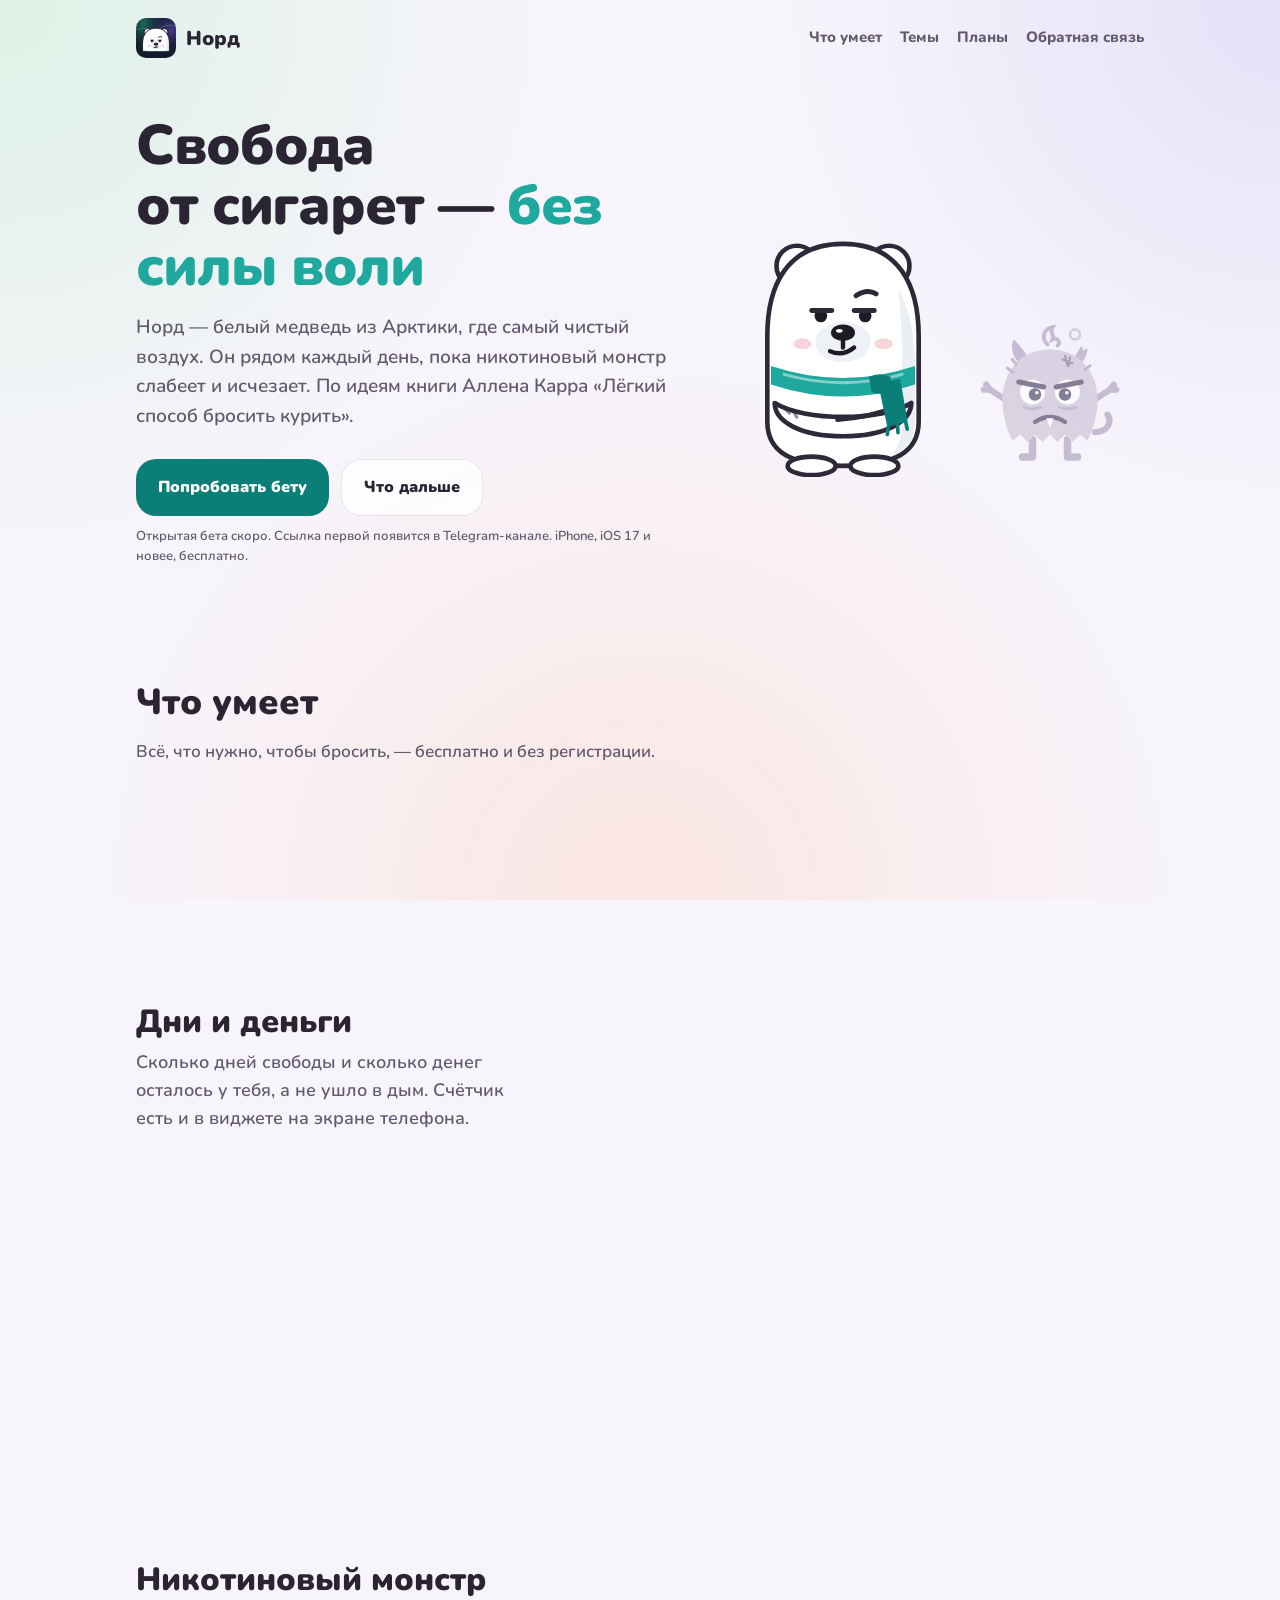
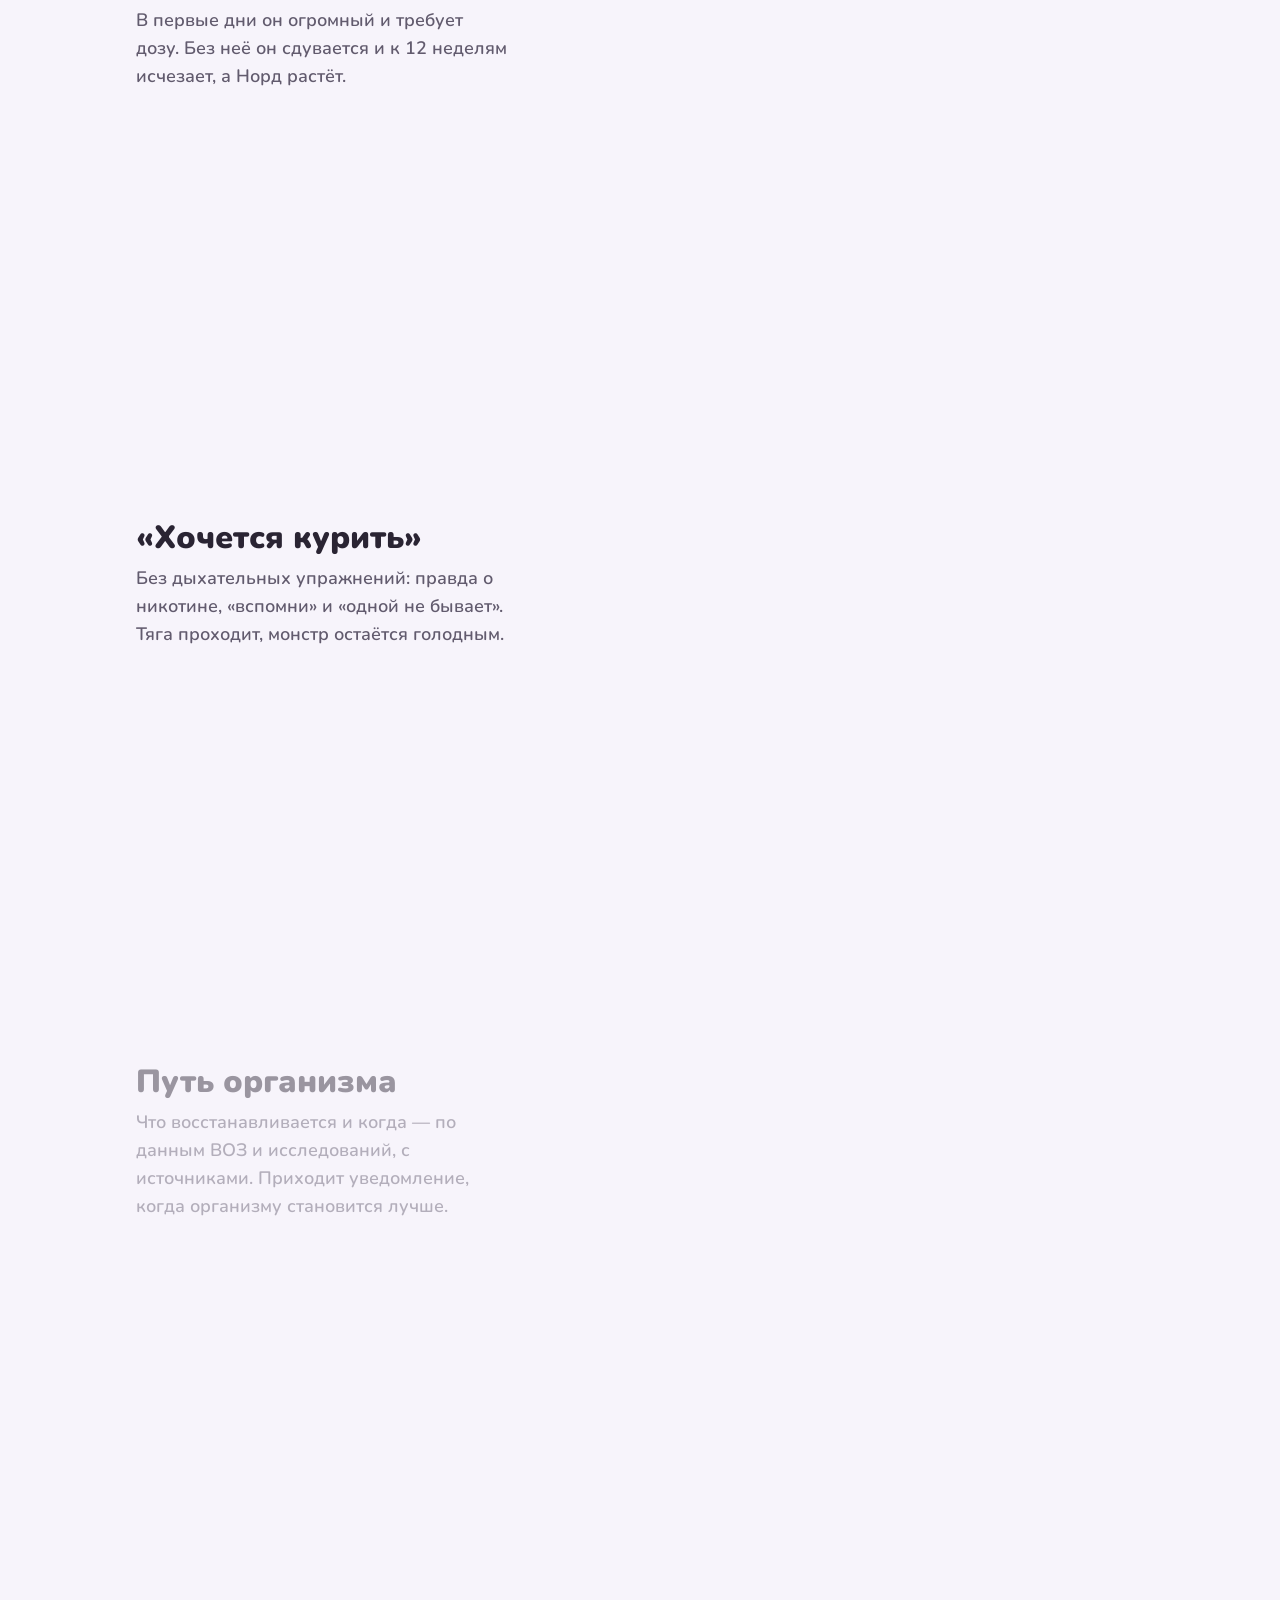
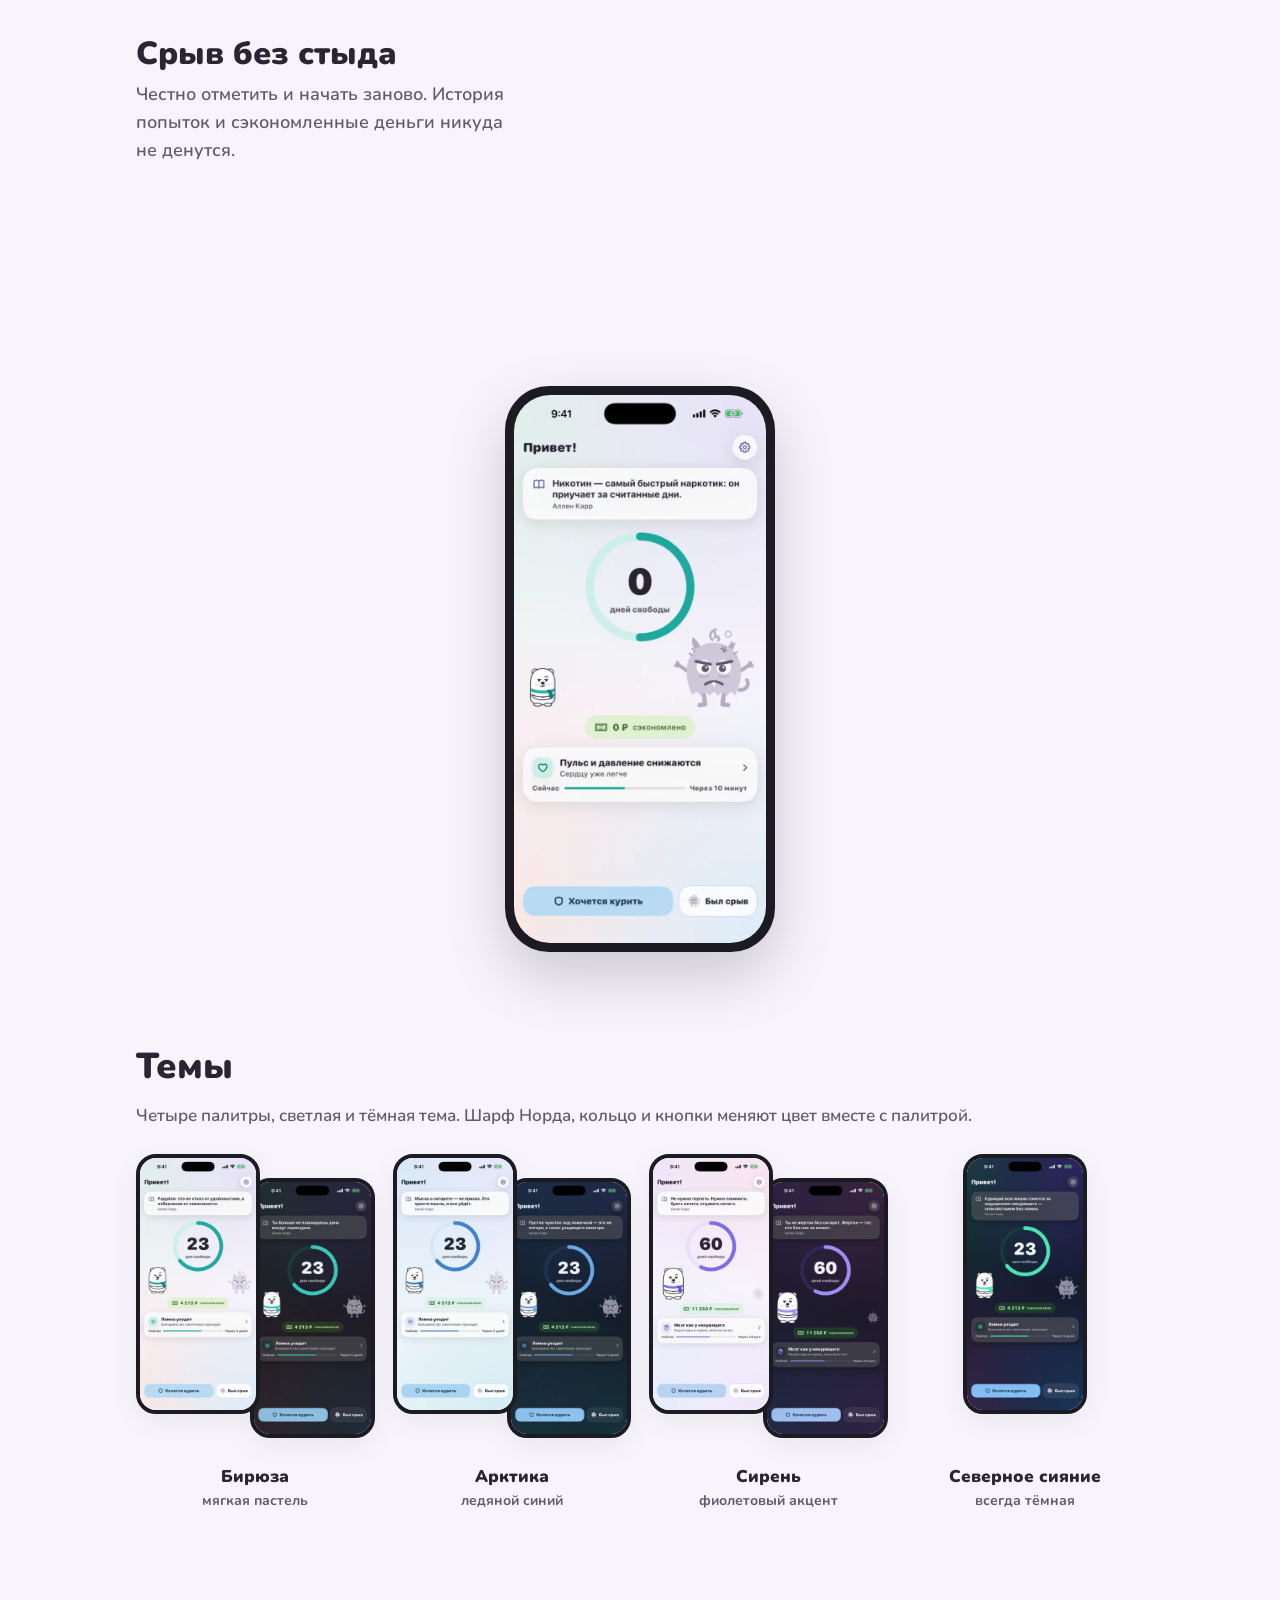
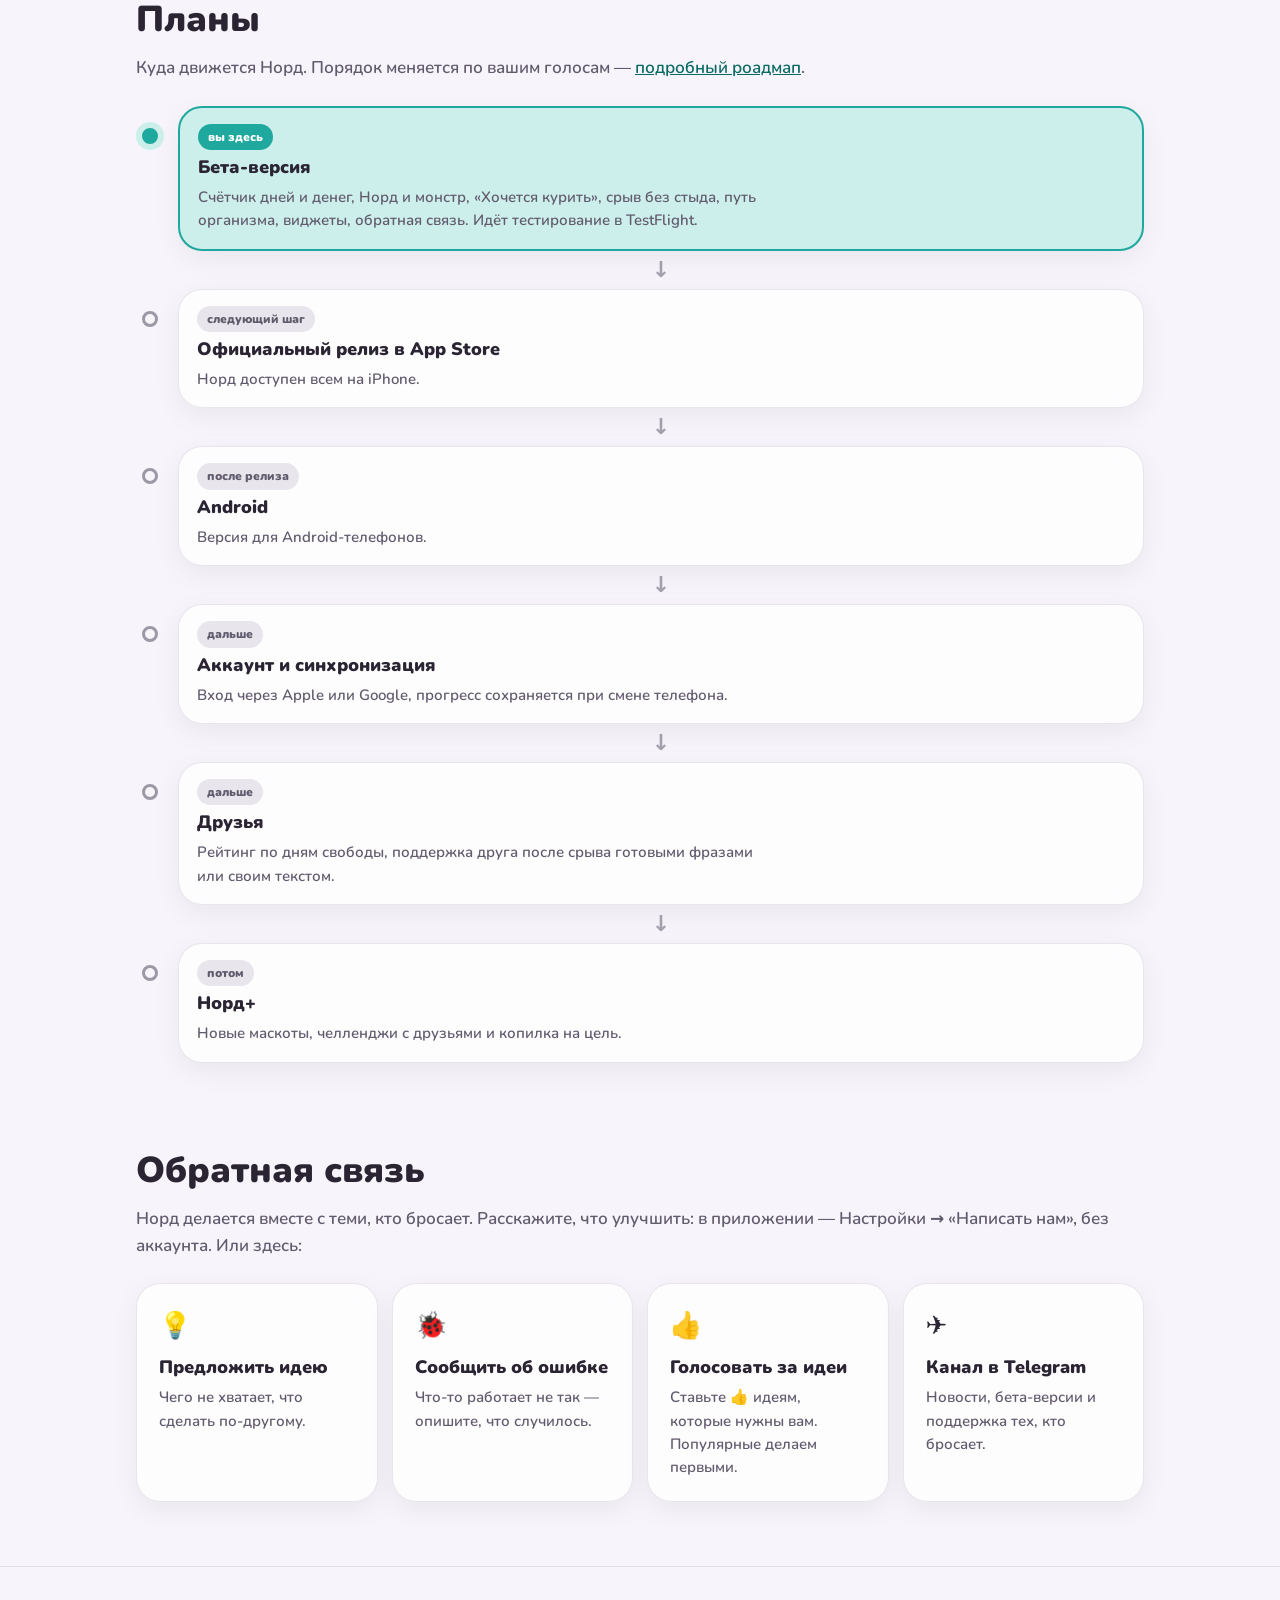
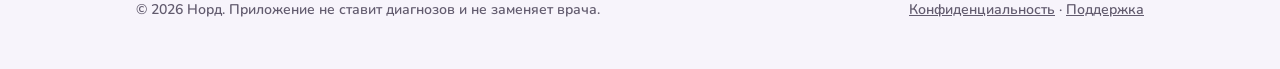
==== commit 7f3a1d8a: "Site: features merged into the phone tour Co-Authored-By: Claude Opus 5.5 <noreply@anthropic.com> Cl" ====
--- a/index.html
+++ b/index.html
@@ -21,7 +21,6 @@
       <a class="brand" href="./"><img src="assets/app-icon.png" alt="">Норд</a>
       <div class="links">
         <a href="#features">Что умеет</a>
-        <a href="#screens">Экраны</a>
         <a href="#themes">Темы</a>
         <a href="#roadmap">Планы</a>
         <a href="#feedback">Обратная связь</a>
@@ -49,46 +48,27 @@
     <div class="wrap">
       <h2>Что умеет</h2>
       <p class="sub">Всё, что нужно, чтобы бросить, — бесплатно и без регистрации.</p>
-      <div class="features">
-        <div class="card"><div class="icon">📅</div><h3>Дни и деньги</h3><p>Сколько дней свободы и сколько денег осталось у тебя, а не ушло в дым.</p></div>
-        <div class="card"><div class="icon">👾</div><h3>Никотиновый монстр</h3><p>В первые дни он огромный и требует дозу. Без неё он сдувается и к 12 неделям исчезает.</p></div>
-        <div class="card"><div class="icon">🛡️</div><h3>«Хочется курить»</h3><p>Без дыхательных упражнений: правда о никотине, «вспомни» и «одной не бывает».</p></div>
-        <div class="card"><div class="icon">🫁</div><h3>Путь организма</h3><p>Что восстанавливается и когда — по данным ВОЗ и исследований, с источниками.</p></div>
-        <div class="card"><div class="icon">🤍</div><h3>Срыв без стыда</h3><p>Честно отметить и увидеть, сколько пользы уже получено. Эти дни у тебя не отнять.</p></div>
-        <div class="card"><div class="icon">🔔</div><h3>Виджеты и напоминания</h3><p>Счётчик дней на экране телефона и уведомление, когда в организме что-то восстановилось.</p></div>
-      </div>
-    </div>
-  </section>
-
-  <section id="screens">
-    <div class="wrap">
-      <h2>Как это выглядит</h2>
-      <p class="sub">Главное в приложении — листайте вниз.</p>
       <div class="tour">
         <div class="tour-steps">
-        <article class="step" data-shot="assets/screens/2_day1.webp" data-alt="Первый день: огромный монстр и маленький Норд">
-          <img class="step-shot" src="assets/screens/2_day1.webp" alt="Первый день: огромный монстр и маленький Норд" loading="lazy">
-          <div><h3>Каждый день без сигарет на счету</h3><p>Счётчик в кольце, деньги, которые остаются у тебя, и ближайшее улучшение в организме — на одном экране.</p></div>
+        <article class="step" data-shot="assets/screens/2_day1.webp">
+          <img class="step-shot" src="assets/screens/2_day1.webp" alt="Главный экран: счётчик дней и сэкономленные деньги" loading="lazy">
+          <div><h3>Дни и деньги</h3><p>Сколько дней свободы и сколько денег осталось у тебя, а не ушло в дым. Счётчик есть и в виджете на экране телефона.</p></div>
         </article>
-        <article class="step" data-shot="assets/screens/3_day23.webp" data-alt="23 дня: монстр уменьшился, Норд вырос">
+        <article class="step" data-shot="assets/screens/3_day23.webp">
           <img class="step-shot" src="assets/screens/3_day23.webp" alt="23 дня: монстр уменьшился, Норд вырос" loading="lazy">
-          <div><h3>Монстр слабеет</h3><p>В первые дни никотиновый монстр огромный и требует дозу. Без неё он сдувается и к 12 неделям исчезает, а Норд растёт.</p></div>
+          <div><h3>Никотиновый монстр</h3><p>В первые дни он огромный и требует дозу. Без неё он сдувается и к 12 неделям исчезает, а Норд растёт.</p></div>
         </article>
-        <article class="step" data-shot="assets/screens/8_statistics.webp" data-alt="Статистика: дни, деньги, лучшая попытка">
-          <img class="step-shot" src="assets/screens/8_statistics.webp" alt="Статистика: дни, деньги, лучшая попытка" loading="lazy">
-          <div><h3>Деньги и дни сохраняются</h3><p>Вся история попыток, лучшая серия и сумма за всё время. Видно, сколько уже получено.</p></div>
+        <article class="step" data-shot="assets/screens/13_craving.webp">
+          <img class="step-shot" src="assets/screens/13_craving.webp" alt="Экран «Хочется курить» с карточкой" loading="lazy">
+          <div><h3>«Хочется курить»</h3><p>Без дыхательных упражнений: правда о никотине, «вспомни» и «одной не бывает». Тяга проходит, монстр остаётся голодным.</p></div>
         </article>
-        <article class="step" data-shot="assets/screens/5_after_relapse.webp" data-alt="После срыва счёт начинается заново">
+        <article class="step" data-shot="assets/screens/14_timeline.webp">
+          <img class="step-shot" src="assets/screens/14_timeline.webp" alt="Путь организма: что уже восстановилось" loading="lazy">
+          <div><h3>Путь организма</h3><p>Что восстанавливается и когда — по данным ВОЗ и исследований, с источниками. Приходит уведомление, когда организму становится лучше.</p></div>
+        </article>
+        <article class="step" data-shot="assets/screens/5_after_relapse.webp">
           <img class="step-shot" src="assets/screens/5_after_relapse.webp" alt="После срыва счёт начинается заново" loading="lazy">
-          <div><h3>Срыв — не конец</h3><p>Отметить честно, без стыда. Счёт начнётся заново, но история и деньги никуда не денутся.</p></div>
-        </article>
-        <article class="step" data-shot="assets/screens/1_onboarding.webp" data-alt="Знакомство с Нордом">
-          <img class="step-shot" src="assets/screens/1_onboarding.webp" alt="Знакомство с Нордом" loading="lazy">
-          <div><h3>Норд рядом с первой минуты</h3><p>Белый медведь из Арктики встречает и спрашивает, когда была выкурена последняя сигарета.</p></div>
-        </article>
-        <article class="step" data-shot="assets/screens/7_expenses.webp" data-alt="Расходы: валюта, цена пачки, сигарет в день">
-          <img class="step-shot" src="assets/screens/7_expenses.webp" alt="Расходы: валюта, цена пачки, сигарет в день" loading="lazy">
-          <div><h3>Пара вопросов — и можно начинать</h3><p>Валюта, цена пачки и сколько сигарет в день. Не знаешь — Норд подставит средние значения.</p></div>
+          <div><h3>Срыв без стыда</h3><p>Честно отметить и начать заново. История попыток и сэкономленные деньги никуда не денутся.</p></div>
         </article>
         </div>
         <div class="tour-phone" aria-hidden="true">
--- a/assets/style.css
+++ b/assets/style.css
@@ -122,15 +122,11 @@
   -webkit-backdrop-filter: blur(12px);
 }
 
-.features { display: grid; grid-template-columns: repeat(auto-fit, minmax(290px, 1fr)); gap: 14px; }
-.features .icon {
   width: 42px; height: 42px; border-radius: 14px;
   display: grid; place-items: center;
   background: var(--accent-soft); color: var(--accent-ink);
   font-size: 22px; margin-bottom: 10px;
 }
-.features h3 { margin: 0 0 6px; font-size: 18px; font-weight: 900; }
-.features p { margin: 0; color: var(--text2); font-weight: 600; font-size: 15px; }
 
 /* «Как это выглядит»: текст слева, телефон справа остаётся на месте, снимок меняется при прокрутке */
 .tour { display: grid; grid-template-columns: minmax(0, 1fr) 300px; gap: 48px; align-items: start; }
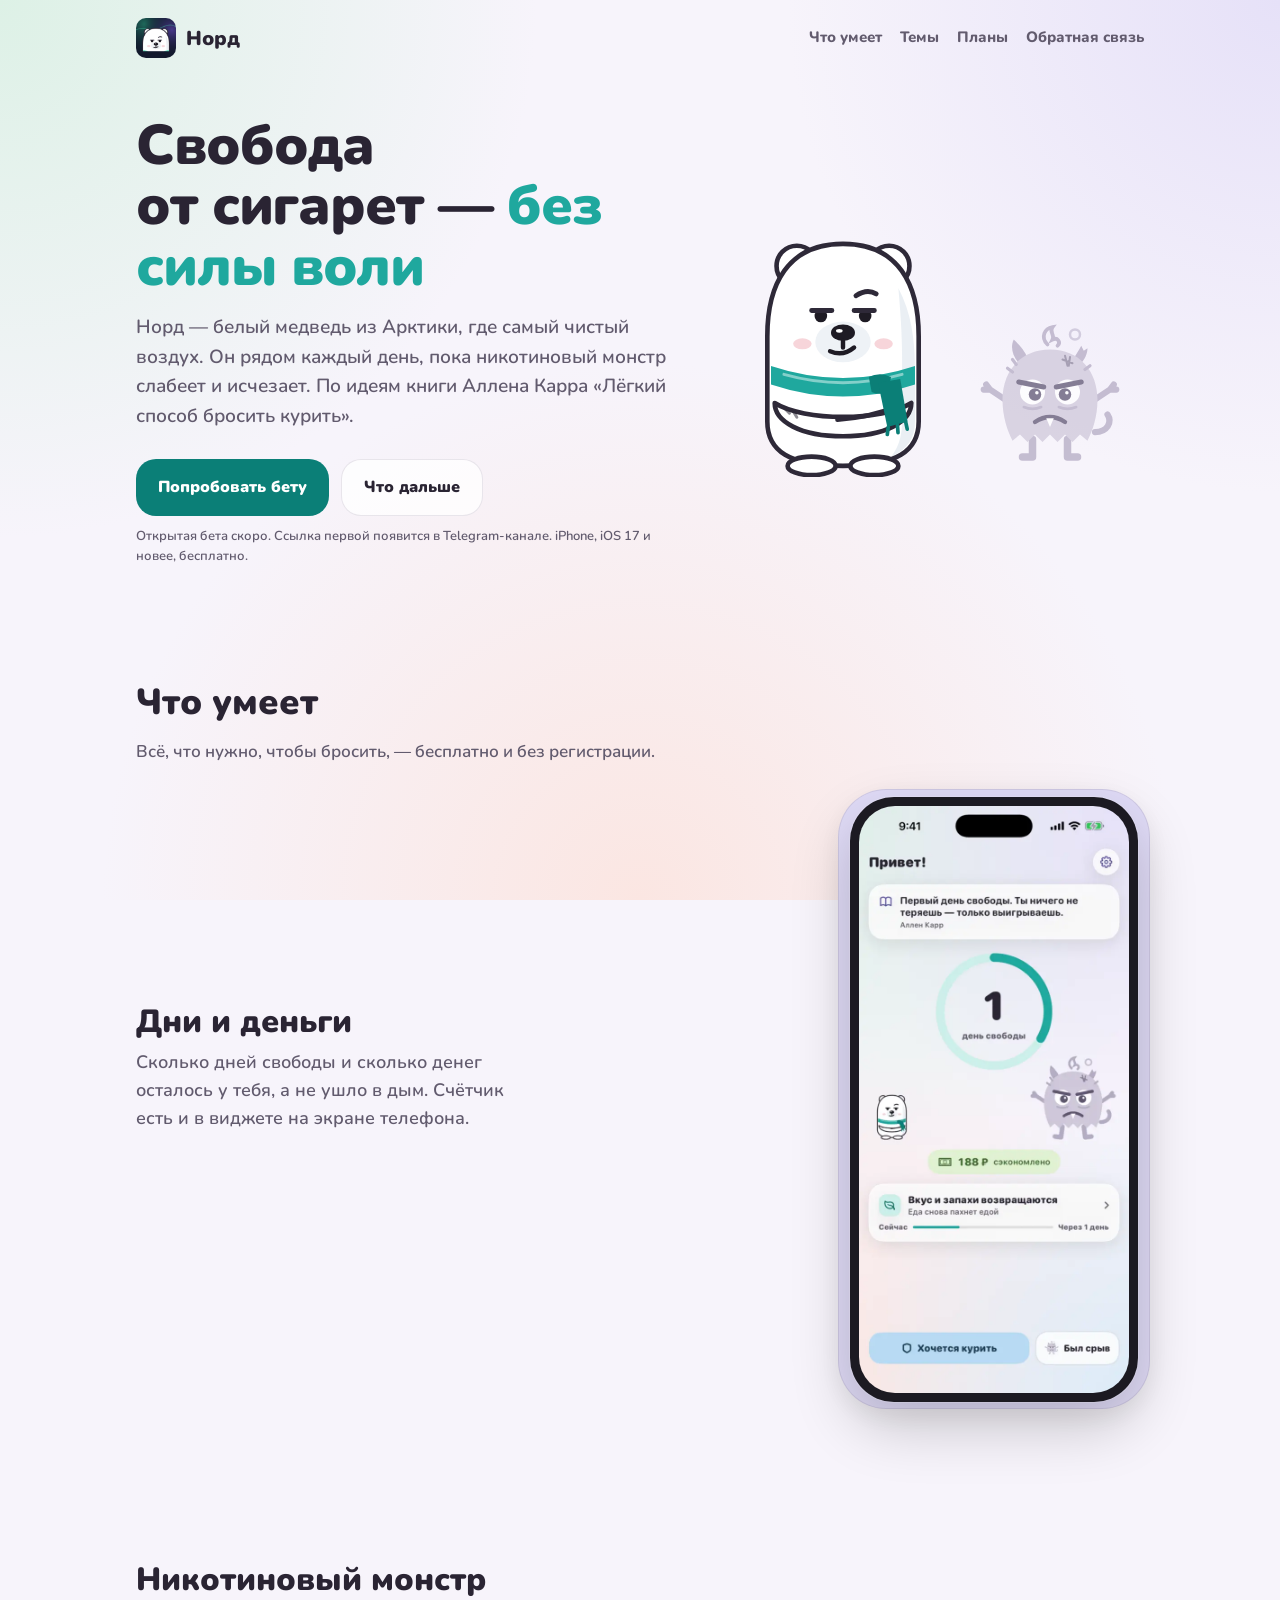
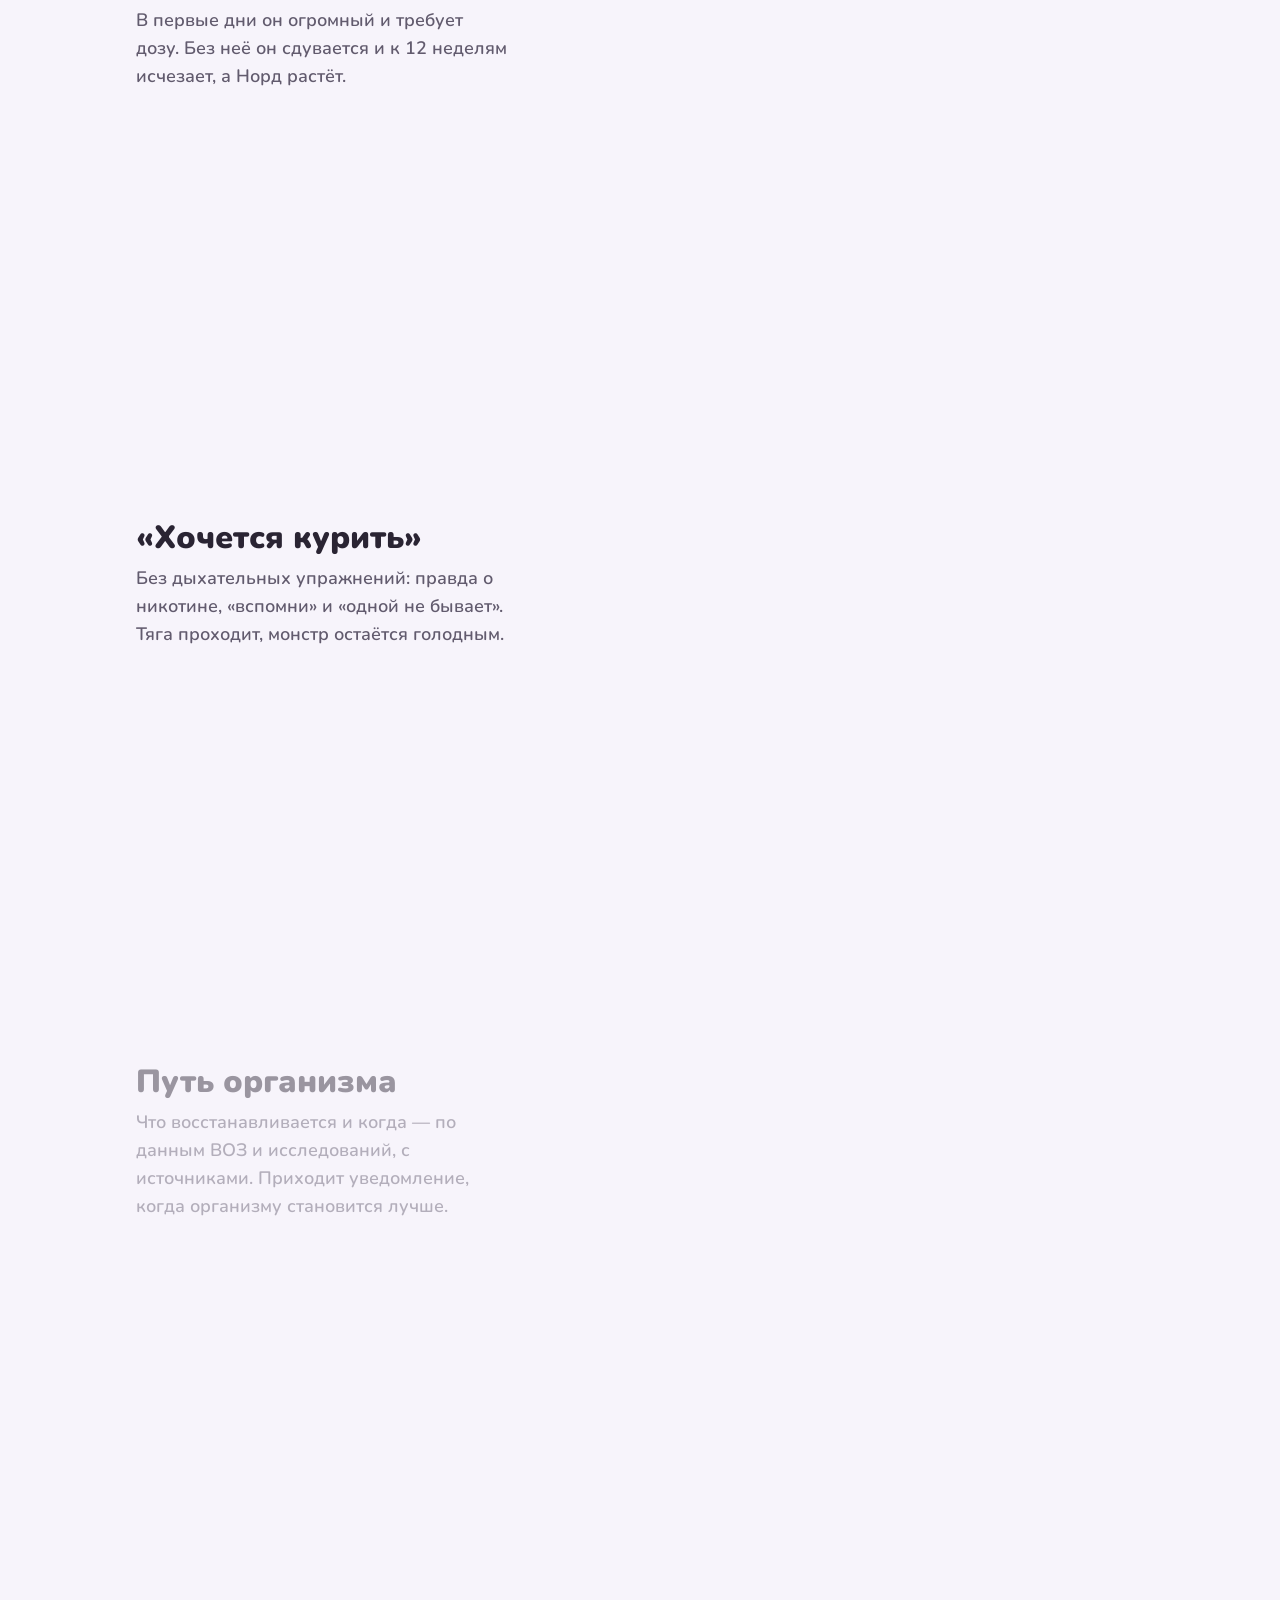
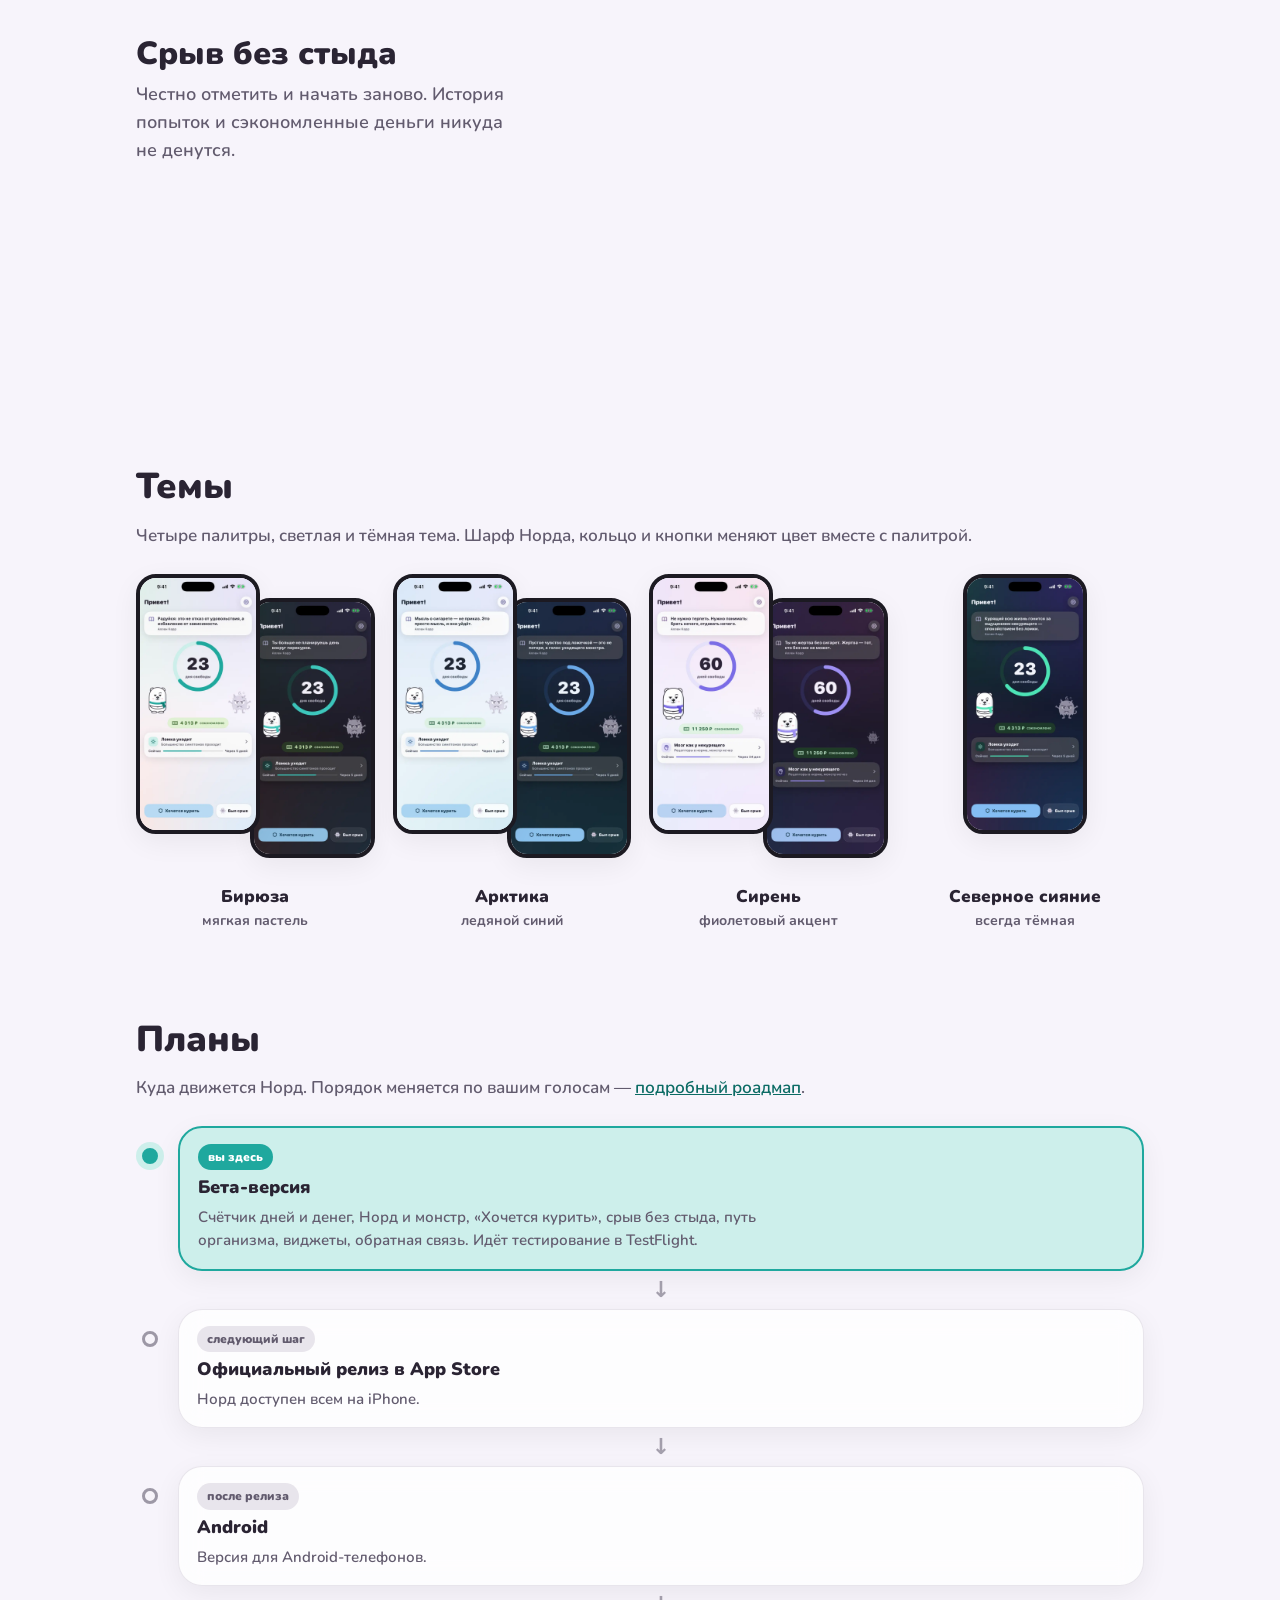
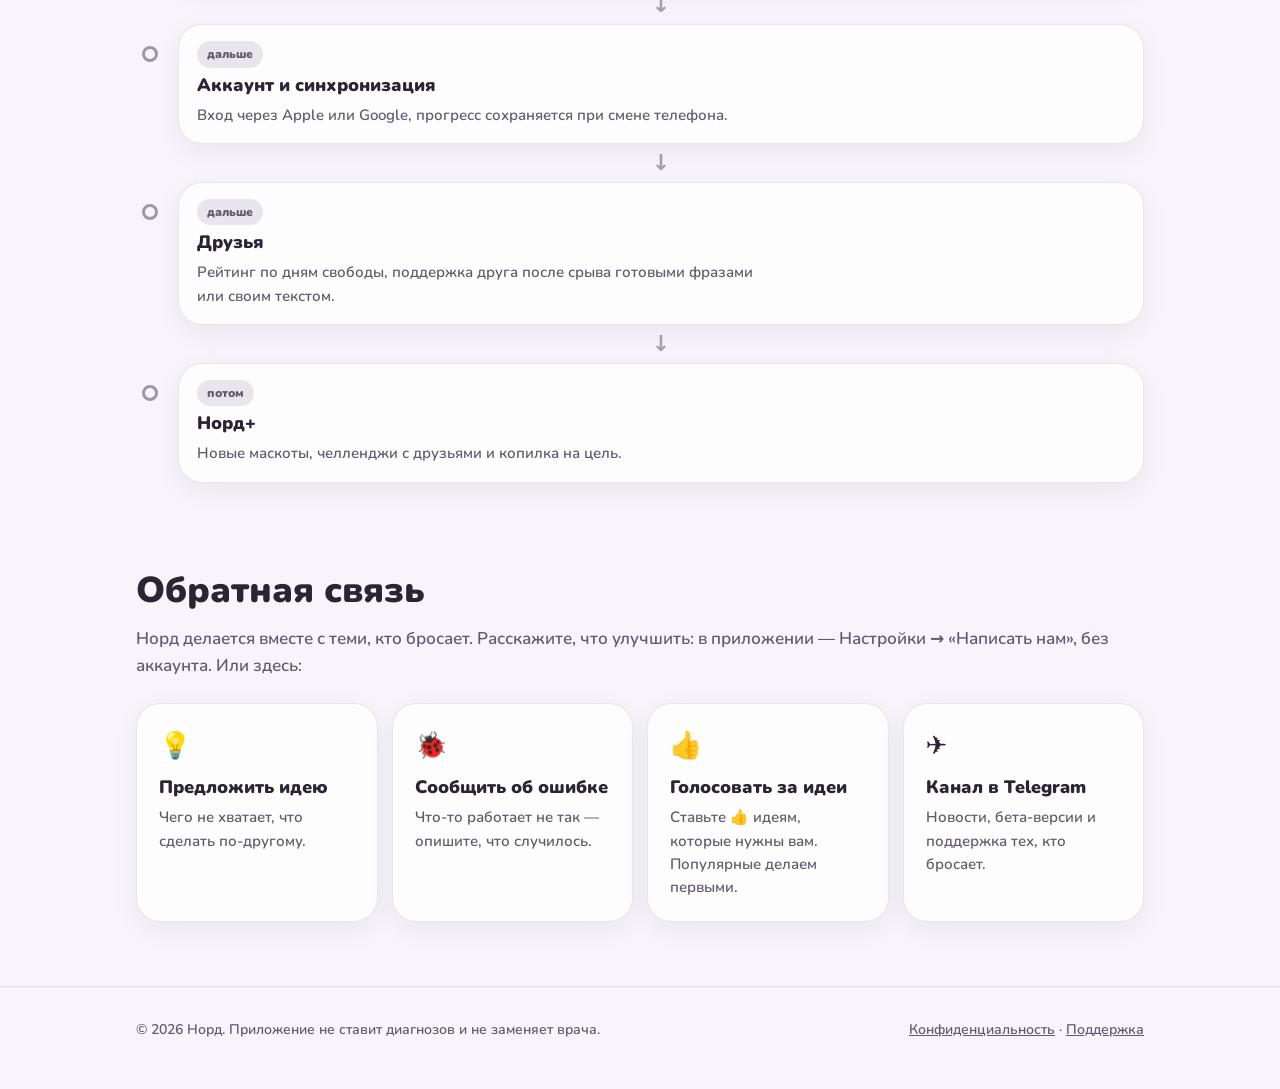
==== commit 5b92c21a: "Site tour: switch when a heading rises above the phone's bottom edge, no flicker, backdrop behind th" ====
--- a/index.html
+++ b/index.html
@@ -72,7 +72,7 @@
         </article>
         </div>
         <div class="tour-phone" aria-hidden="true">
-          <div class="device"><img id="tour-img" src="assets/screens/2_day1.webp" alt=""></div>
+          <div class="device" id="tour-device"><img src="assets/screens/2_day1.webp" alt="" class="on"><img src="assets/screens/3_day23.webp" alt=""><img src="assets/screens/13_craving.webp" alt=""><img src="assets/screens/14_timeline.webp" alt=""><img src="assets/screens/5_after_relapse.webp" alt=""></div>
         </div>
       </div>
     </div>
@@ -149,23 +149,28 @@
   </footer>
 
   <script>
-    // Телефон рядом с текстом: снимок меняется, когда до шага доходит прокрутка.
+    // Телефон рядом с текстом: все снимки уже загружены и лежат друг на друге,
+    // нужный показывается, когда верх текста поднимается чуть выше нижней границы телефона.
     (function () {
-      const img = document.getElementById("tour-img");
-      const steps = document.querySelectorAll(".step");
-      if (!img || !("IntersectionObserver" in window)) return;
-      const observer = new IntersectionObserver((entries) => {
-        entries.forEach((entry) => {
-          if (!entry.isIntersecting) return;
-          steps.forEach((s) => s.classList.toggle("active", s === entry.target));
-          const next = entry.target.dataset.shot;
-          if (img.getAttribute("src") === next) return;
-          img.classList.add("swap");
-          setTimeout(() => { img.src = next; img.classList.remove("swap"); }, 180);
-        });
-      }, { rootMargin: "-45% 0px -45% 0px" });
-      steps.forEach((s) => observer.observe(s));
-      steps[0].classList.add("active");
+      const device = document.getElementById("tour-device");
+      const steps = Array.from(document.querySelectorAll(".step"));
+      if (!device || !steps.length) return;
+      const shots = Array.from(device.querySelectorAll("img"));
+      let current = -1, ticking = false;
+      function update() {
+        ticking = false;
+        if (getComputedStyle(device.parentElement).display === "none") return;
+        const trigger = device.getBoundingClientRect().bottom - 60;
+        let index = 0;
+        steps.forEach((step, i) => { if (step.querySelector("h3").getBoundingClientRect().top < trigger) index = i; });
+        if (index === current) return;
+        current = index;
+        shots.forEach((img, i) => img.classList.toggle("on", i === index));
+        steps.forEach((step, i) => step.classList.toggle("active", i === index));
+      }
+      window.addEventListener("scroll", () => { if (!ticking) { ticking = true; requestAnimationFrame(update); } }, { passive: true });
+      window.addEventListener("resize", update);
+      update();
     })();
 
     // Публичная ссылка TestFlight. Пока её нет, кнопка ведёт в Telegram-канал, где ссылка появится первой.
--- a/assets/style.css
+++ b/assets/style.css
@@ -122,11 +122,6 @@
   -webkit-backdrop-filter: blur(12px);
 }
 
-  width: 42px; height: 42px; border-radius: 14px;
-  display: grid; place-items: center;
-  background: var(--accent-soft); color: var(--accent-ink);
-  font-size: 22px; margin-bottom: 10px;
-}
 
 /* «Как это выглядит»: текст слева, телефон справа остаётся на месте, снимок меняется при прокрутке */
 .tour { display: grid; grid-template-columns: minmax(0, 1fr) 300px; gap: 48px; align-items: start; }
@@ -136,13 +131,19 @@
 .step h3 { margin: 0 0 8px; font-size: clamp(24px, 3vw, 32px); font-weight: 900; line-height: 1.15; text-wrap: balance; }
 .step p { margin: 0; color: var(--text2); font-size: 18px; font-weight: 600; max-width: 34ch; }
 .step-shot { display: none; }
-.tour-phone { position: sticky; top: calc(50vh - 290px); height: 580px; display: flex; align-items: center; justify-content: center; }
+.tour-phone { position: sticky; top: calc(50vh - 310px); height: 620px; display: flex; align-items: center; justify-content: center; }
+/* Подложка под телефоном, чтобы рамка не сливалась с фоном */
+.tour-phone::before {
+  content: ""; position: absolute; inset: 0 -6px; border-radius: 48px;
+  background: var(--lavender); border: 1px solid var(--line); box-shadow: var(--shadow);
+}
 .device {
-  width: 270px; border-radius: 44px; padding: 9px;
-  background: #1C1A22; box-shadow: 0 24px 60px rgba(0, 0, 0, 0.18);
-}
-.device img { display: block; width: 100%; height: auto; border-radius: 36px; aspect-ratio: 644 / 1400; transition: opacity .18s ease; }
-.device img.swap { opacity: 0; }
+  position: relative; width: 270px; aspect-ratio: 644 / 1400; box-sizing: content-box;
+  border-radius: 44px; padding: 9px; background: #1C1A22;
+  box-shadow: 0 0 0 1px rgba(255, 255, 255, 0.14), 0 24px 60px rgba(0, 0, 0, 0.2);
+}
+.device img { position: absolute; inset: 9px; width: calc(100% - 18px); height: calc(100% - 18px); border-radius: 36px; opacity: 0; }
+.device img.on { opacity: 1; }
 
 @media (max-width: 760px) {
   /* На телефоне — снимок у каждого шага, без закреплённого экрана */
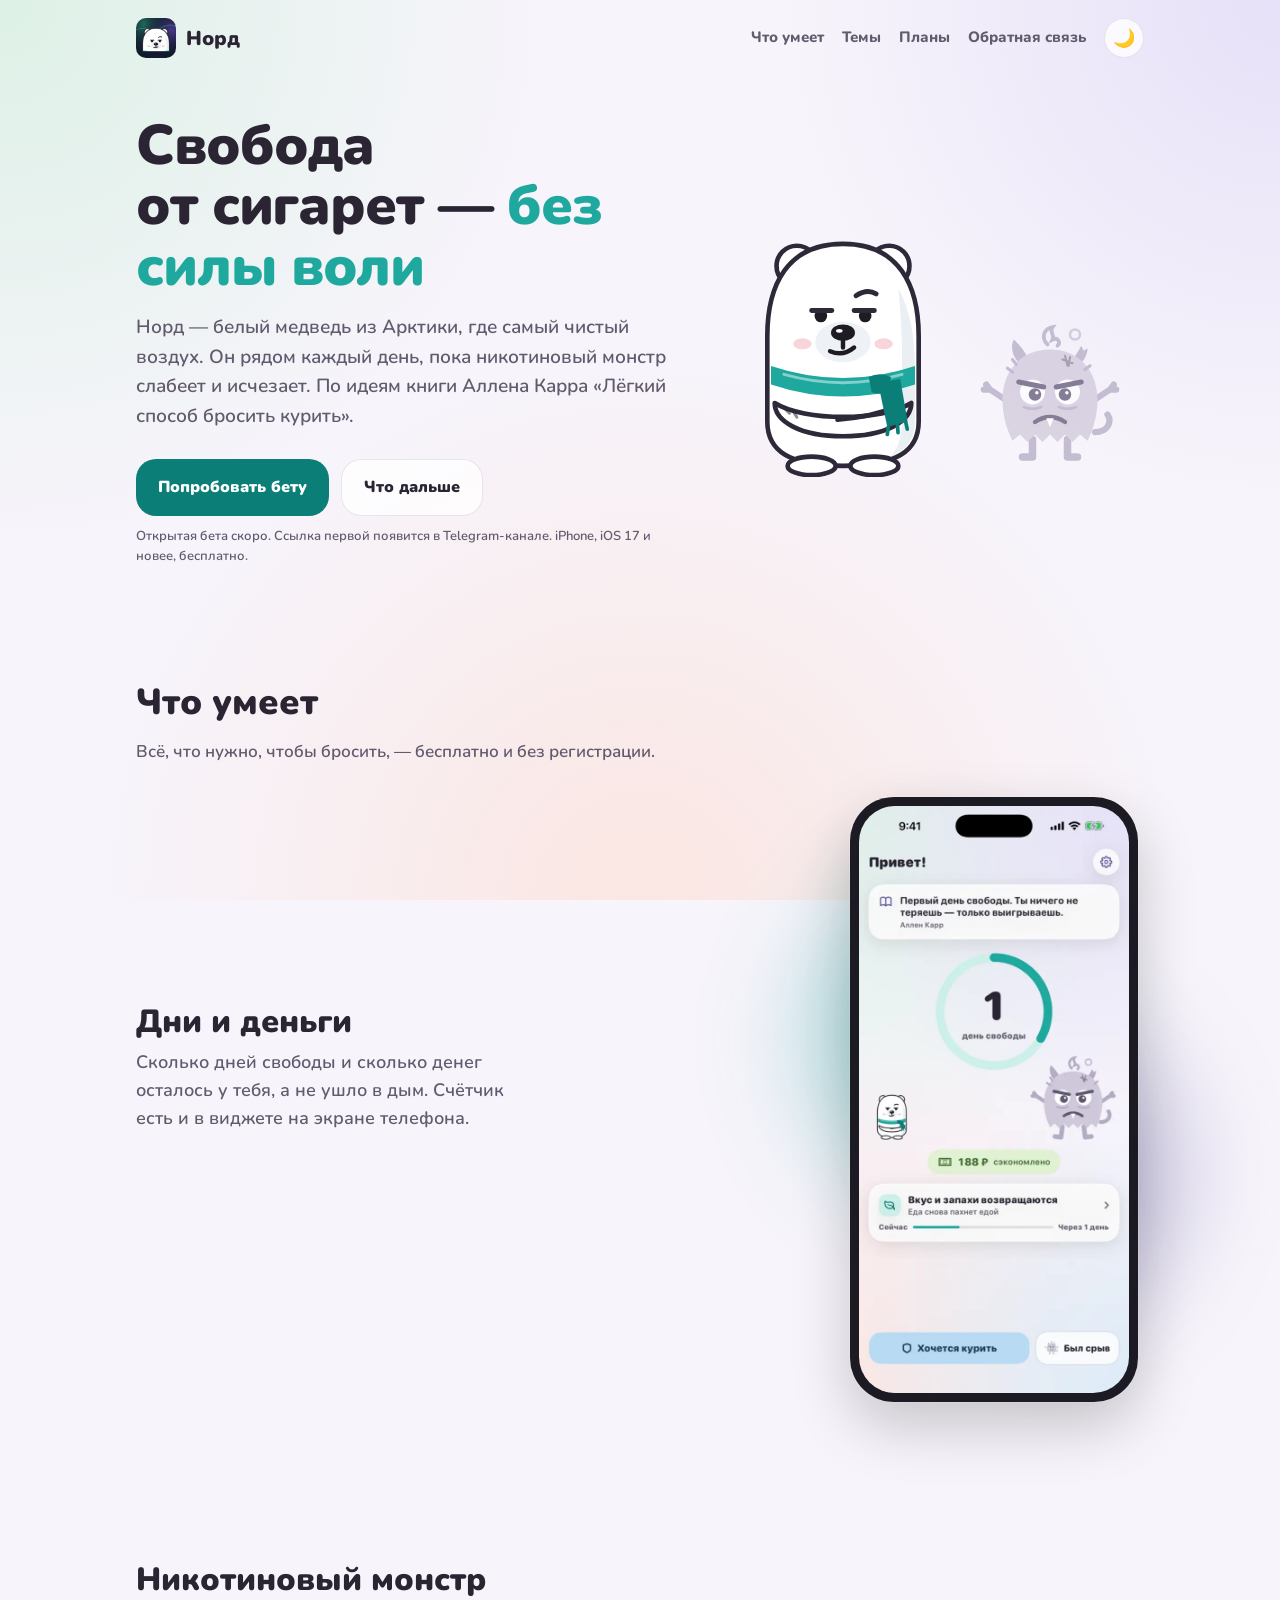
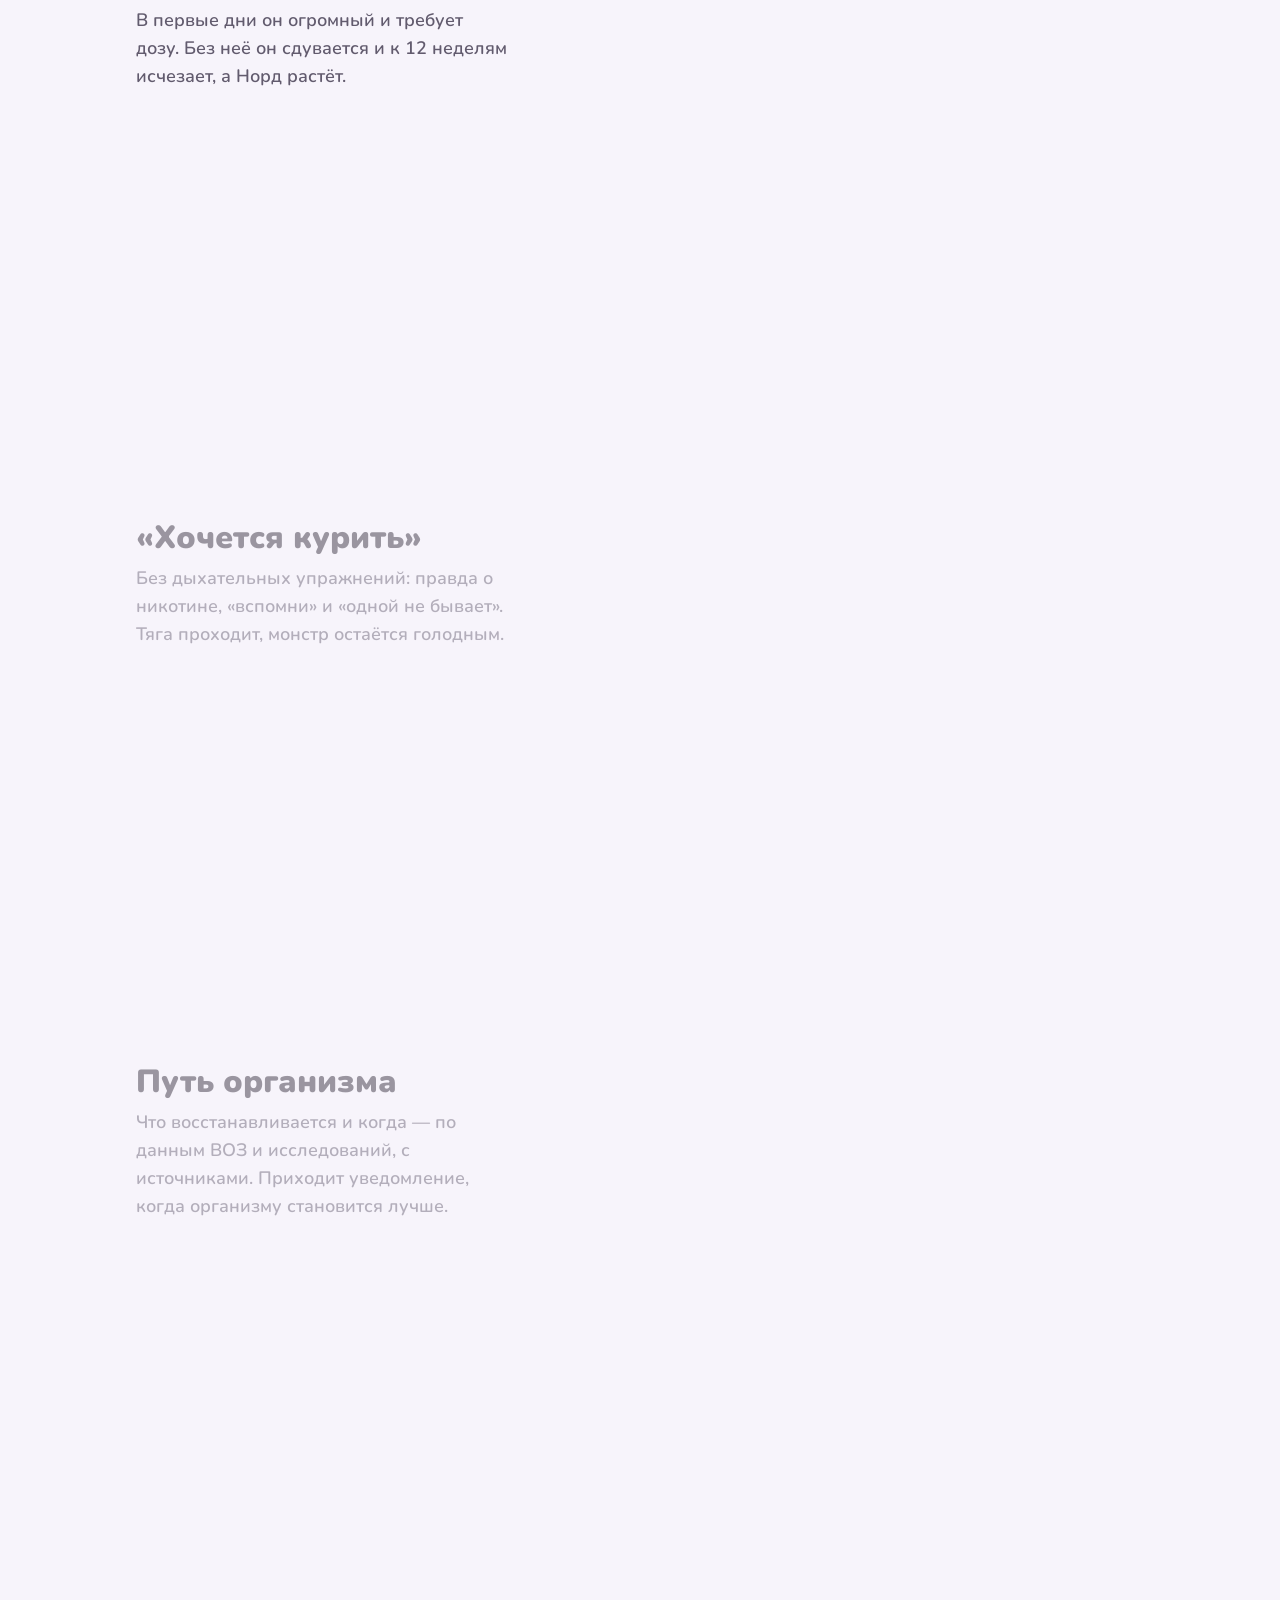
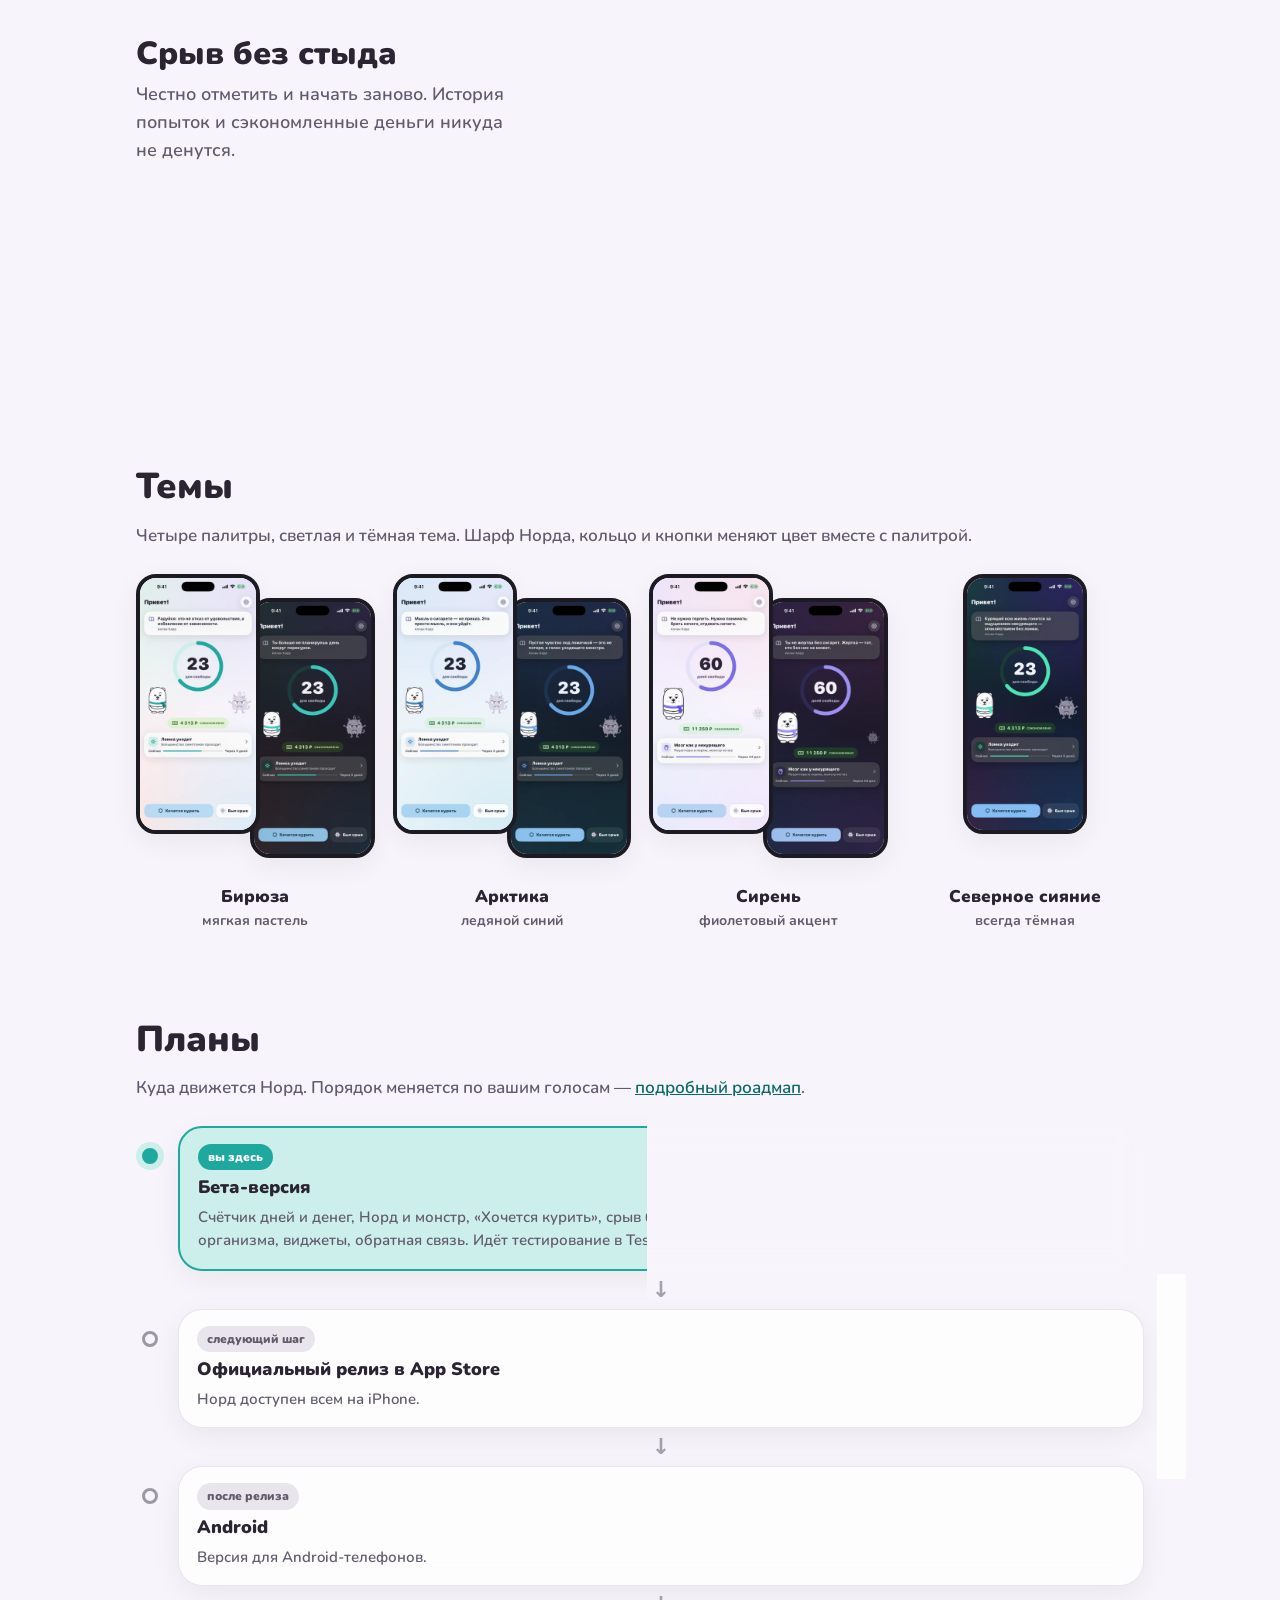
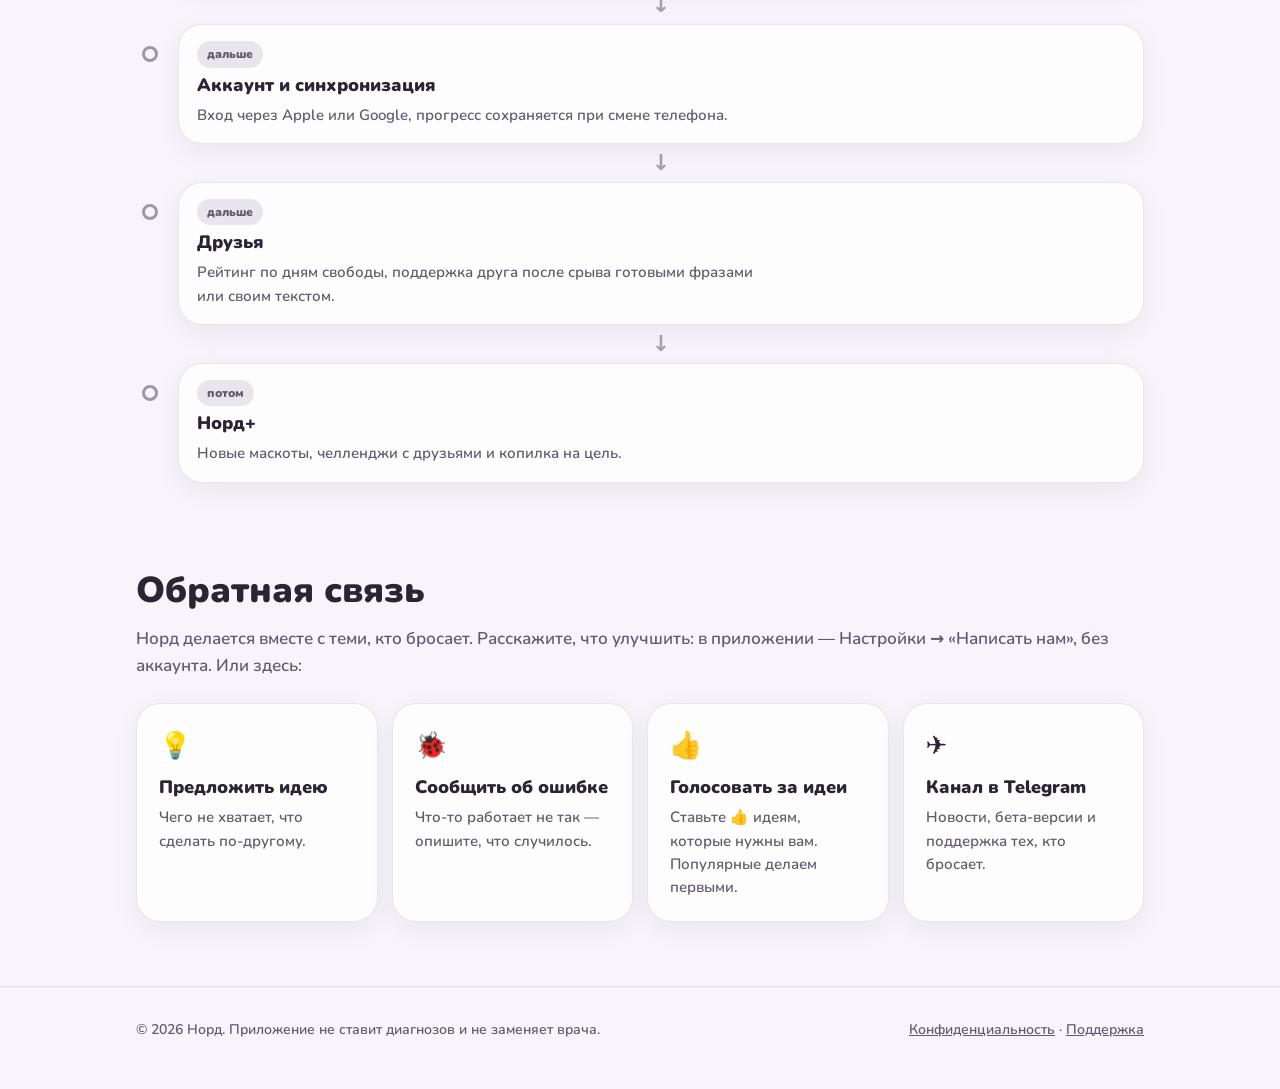
==== commit 4a663887: "Site: light/dark theme toggle in the header, remembered per visitor Co-Authored-By: Claude Opus 5.5 " ====
--- a/index.html
+++ b/index.html
@@ -14,16 +14,23 @@
   <link rel="preconnect" href="https://fonts.gstatic.com" crossorigin>
   <link href="https://fonts.googleapis.com/css2?family=Nunito:wght@600;800;900&display=swap" rel="stylesheet">
   <link rel="stylesheet" href="assets/style.css">
+  <script>
+    // Тема: по умолчанию как в системе, выбор кнопкой запоминается.
+    try { const t = localStorage.getItem("nord-theme"); if (t) document.documentElement.dataset.theme = t; } catch (e) {}
+  </script>
 </head>
 <body>
   <div class="wrap">
     <nav>
       <a class="brand" href="./"><img src="assets/app-icon.png" alt="">Норд</a>
-      <div class="links">
+      <div class="nav-right">
+        <div class="links">
         <a href="#features">Что умеет</a>
         <a href="#themes">Темы</a>
         <a href="#roadmap">Планы</a>
         <a href="#feedback">Обратная связь</a>
+      </div>
+        <button class="theme-toggle" id="theme-toggle" type="button" aria-label="Сменить тему"></button>
       </div>
     </nav>
 
@@ -186,5 +193,20 @@
       tryNote.textContent = "Открытая бета скоро. Ссылка первой появится в Telegram-канале. iPhone, iOS 17 и новее, бесплатно.";
     }
   </script>
+  <script>
+    (function () {
+      const root = document.documentElement, button = document.getElementById("theme-toggle");
+      const isDark = () => (root.dataset.theme || (matchMedia("(prefers-color-scheme: dark)").matches ? "dark" : "light")) === "dark";
+      const render = () => { button.textContent = isDark() ? "☀️" : "🌙"; button.title = isDark() ? "Светлая тема" : "Тёмная тема"; };
+      button.addEventListener("click", () => {
+        const next = isDark() ? "light" : "dark";
+        root.dataset.theme = next;
+        try { localStorage.setItem("nord-theme", next); } catch (e) {}
+        render();
+      });
+      matchMedia("(prefers-color-scheme: dark)").addEventListener("change", render);
+      render();
+    })();
+  </script>
 </body>
 </html>
--- a/assets/style.css
+++ b/assets/style.css
@@ -22,7 +22,7 @@
 }
 
 @media (prefers-color-scheme: dark) {
-  :root {
+  :root:not([data-theme="light"]) {
     --bg: #1E1B25;
     --glow1: #1F3332;
     --glow2: #2A2640;
@@ -46,6 +46,29 @@
   }
 }
 
+:root[data-theme="dark"] {
+  --bg: #1E1B25;
+  --glow1: #1F3332;
+  --glow2: #2A2640;
+  --glow3: #33262A;
+  --card: rgba(255, 255, 255, 0.07);
+  --text: #F1EDF6;
+  --text2: #B6AFC2;
+  --accent: #3CC7BC;
+  --accent-soft: #1F3B3A;
+  --accent-ink: #A7EDE6;
+  --button: #3CC7BC;
+  --button-ink: #06302C;
+  --lavender: #2E2A44;
+  --lavender-ink: #D2CCF7;
+  --sky: #23323F;
+  --rose: #33262A;
+  --money: #2B3826;
+  --money-ink: #C6E8B2;
+  --line: rgba(255, 255, 255, 0.12);
+  --shadow: 0 8px 28px rgba(0, 0, 0, 0.3);
+}
+
 * { box-sizing: border-box; }
 
 html { scroll-behavior: smooth; }
@@ -80,6 +103,14 @@
 nav .links { display: flex; gap: 18px; flex-wrap: wrap; font-weight: 800; font-size: 15px; }
 nav .links a { text-decoration: none; color: var(--text2); }
 nav .links a:hover { color: var(--accent-ink); }
+.nav-right { display: flex; align-items: center; gap: 18px; }
+.theme-toggle {
+  width: 40px; height: 40px; border-radius: 50%; border: 1px solid var(--line);
+  background: var(--card); color: var(--text); font-size: 18px; cursor: pointer;
+  display: grid; place-items: center; flex: 0 0 auto;
+}
+.theme-toggle:hover { border-color: var(--accent); }
+.theme-toggle:focus-visible { outline: 2px solid var(--accent); outline-offset: 2px; }
 
 .hero {
   display: grid;
@@ -131,11 +162,14 @@
 .step h3 { margin: 0 0 8px; font-size: clamp(24px, 3vw, 32px); font-weight: 900; line-height: 1.15; text-wrap: balance; }
 .step p { margin: 0; color: var(--text2); font-size: 18px; font-weight: 600; max-width: 34ch; }
 .step-shot { display: none; }
-.tour-phone { position: sticky; top: calc(50vh - 310px); height: 620px; display: flex; align-items: center; justify-content: center; }
-/* Подложка под телефоном, чтобы рамка не сливалась с фоном */
+.tour-phone { isolation: isolate; position: sticky; top: calc(50vh - 310px); height: 620px; display: flex; align-items: center; justify-content: center; }
+/* Мягкое размытое облачко за телефоном, чтобы рамка не сливалась с фоном */
 .tour-phone::before {
-  content: ""; position: absolute; inset: 0 -6px; border-radius: 48px;
-  background: var(--lavender); border: 1px solid var(--line); box-shadow: var(--shadow);
+  content: ""; position: absolute; inset: 4% -30%; z-index: -1; border-radius: 50%;
+  background:
+    radial-gradient(closest-side at 38% 38%, color-mix(in srgb, var(--accent) 55%, transparent), transparent),
+    radial-gradient(closest-side at 64% 64%, color-mix(in srgb, var(--lavender-ink) 50%, transparent), transparent);
+  filter: blur(40px);
 }
 .device {
   position: relative; width: 270px; aspect-ratio: 644 / 1400; box-sizing: content-box;
@@ -206,6 +240,11 @@
 footer .wrap { display: flex; justify-content: space-between; gap: 16px; flex-wrap: wrap; }
 footer a { color: var(--text2); }
 
+@media (max-width: 520px) {
+  /* На телефоне в шапке только логотип и кнопка темы: страница короткая, её удобнее листать */
+  nav .links { display: none; }
+}
+
 @media (max-width: 760px) {
   .hero { grid-template-columns: 1fr; padding-top: 16px; text-align: left; }
   .duo { order: -1; }
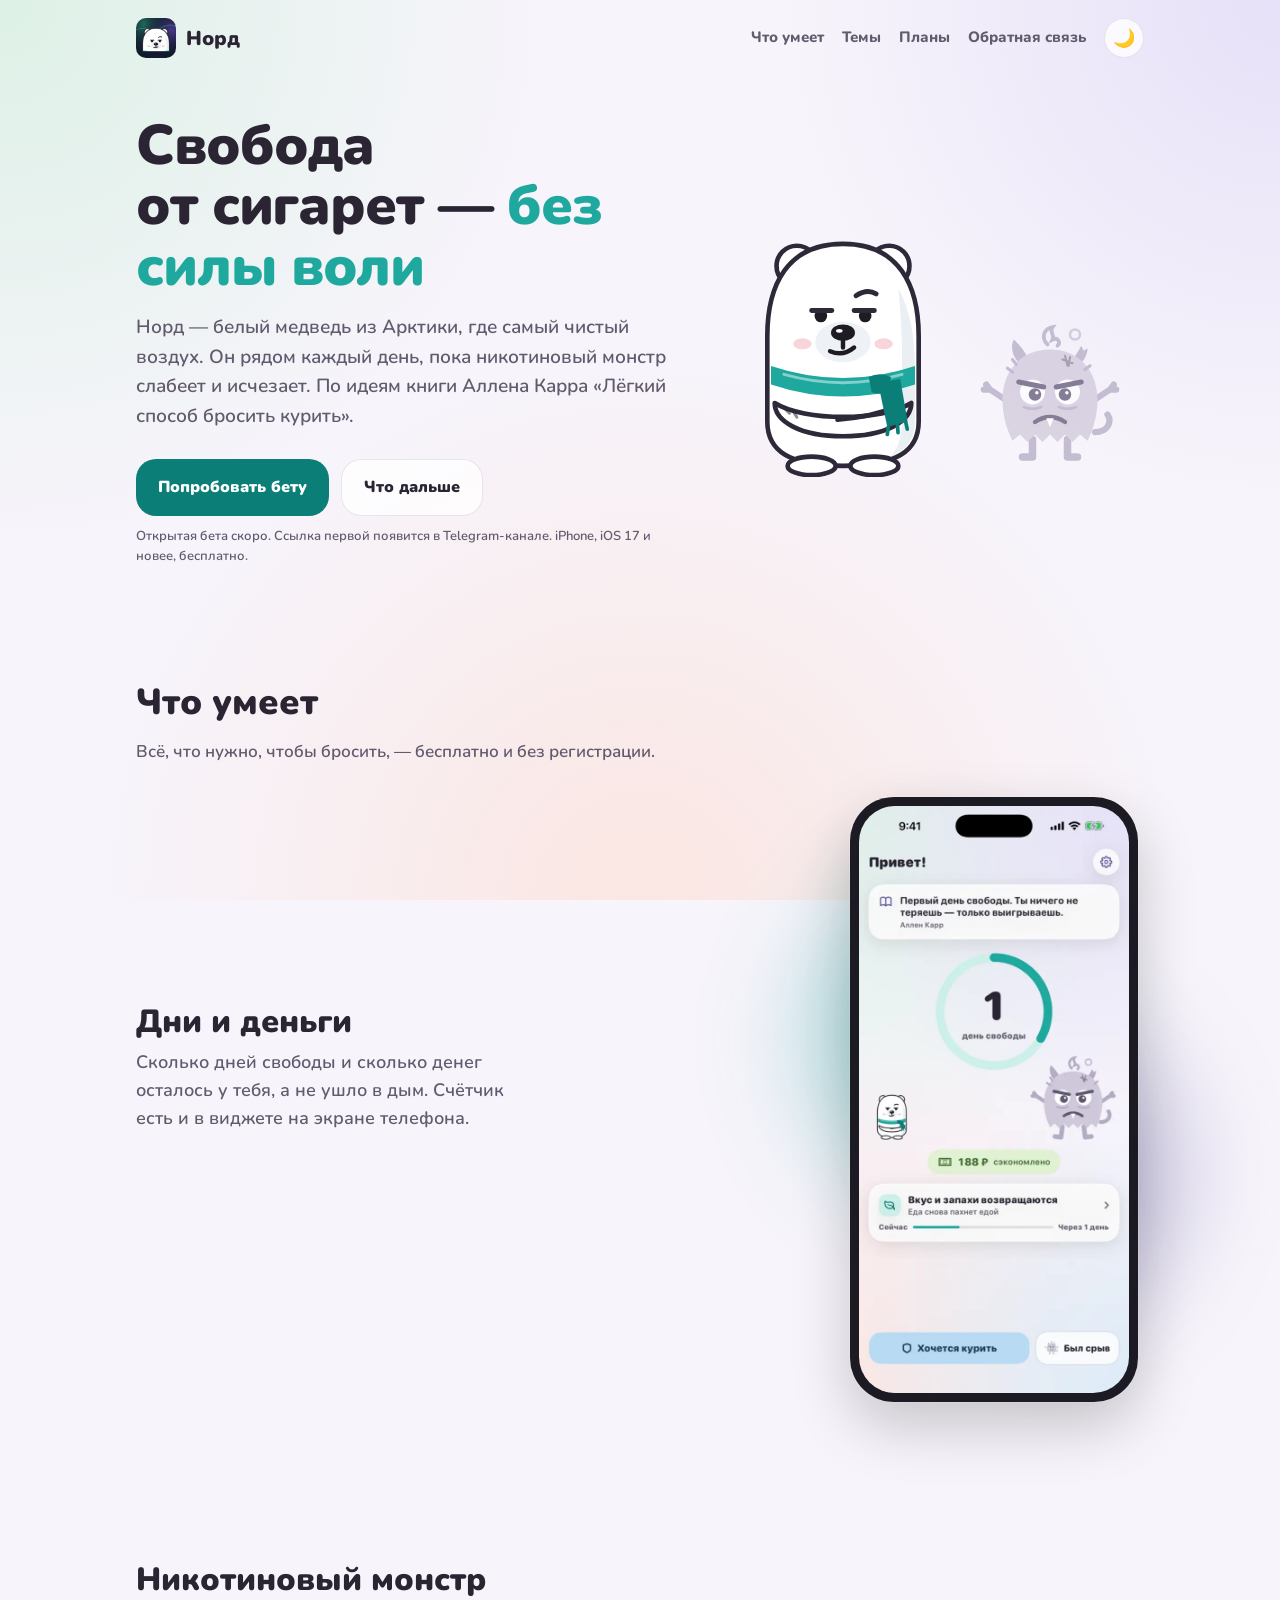
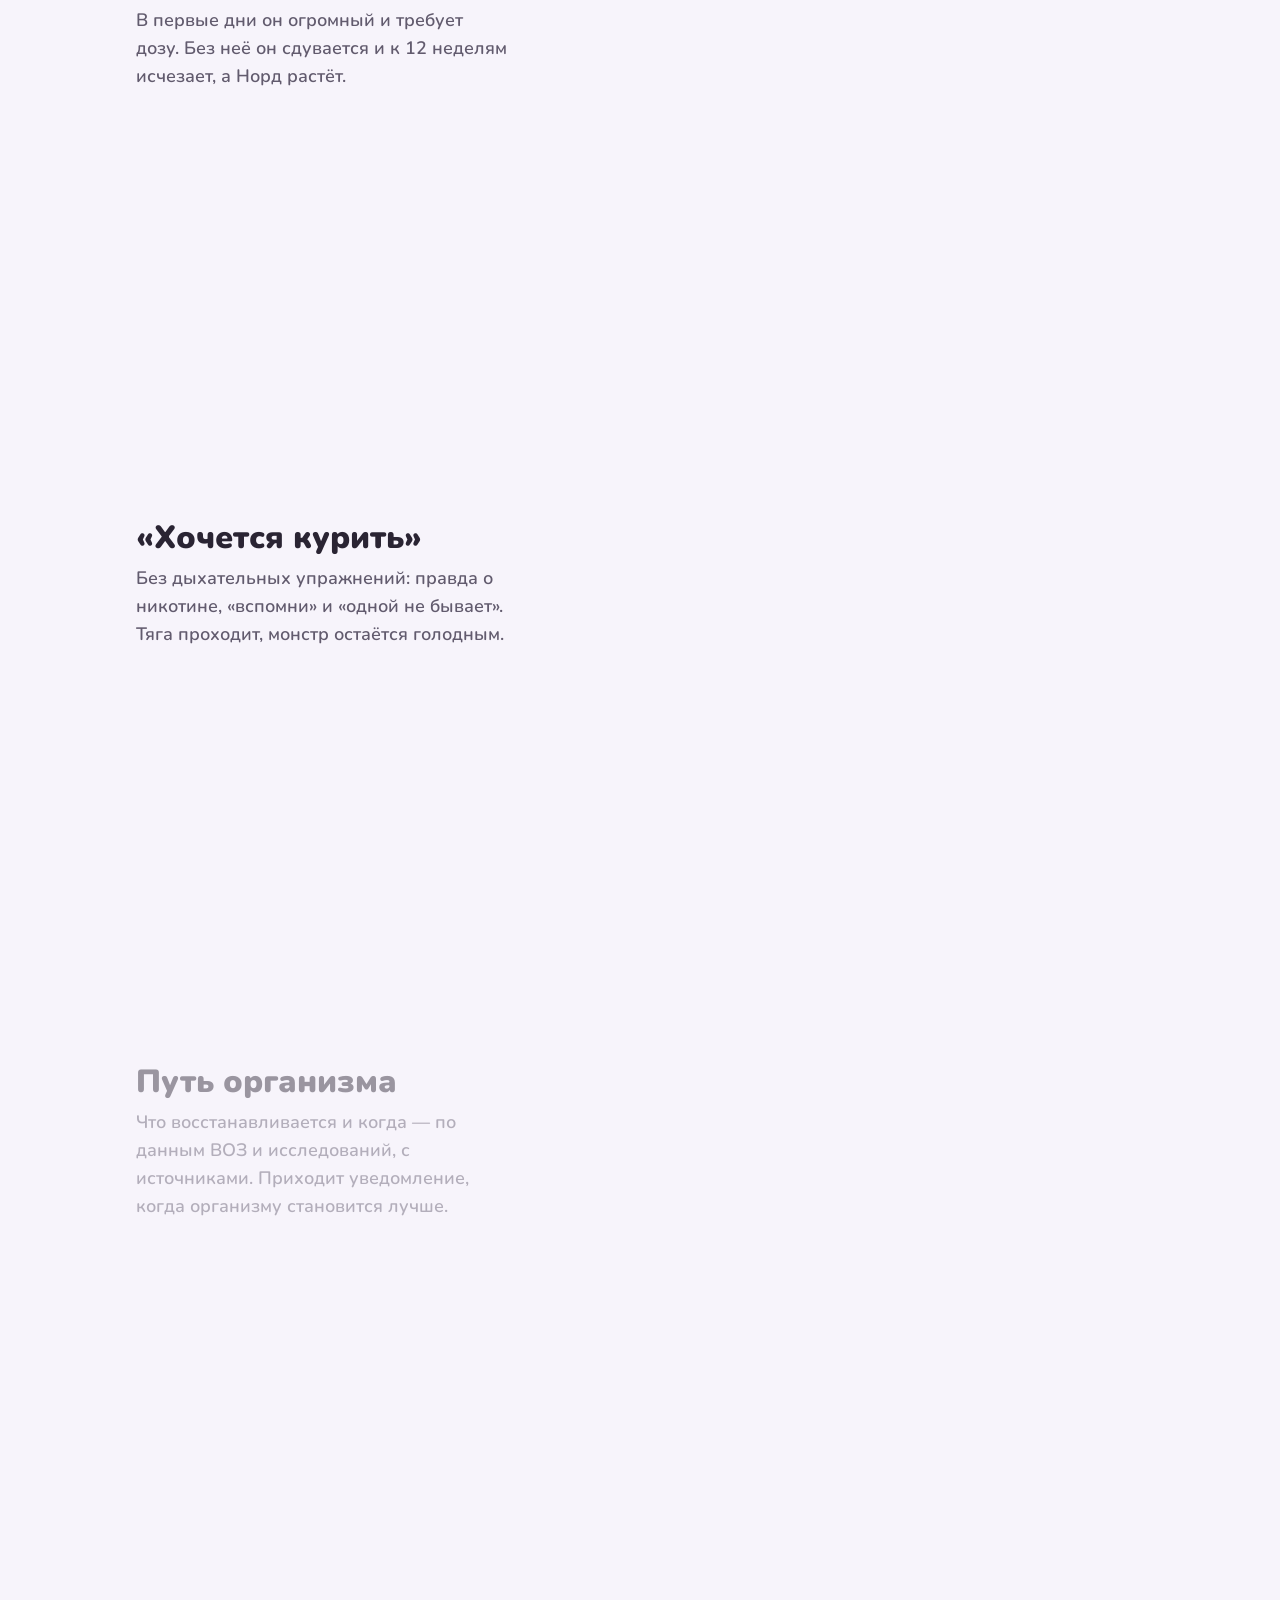
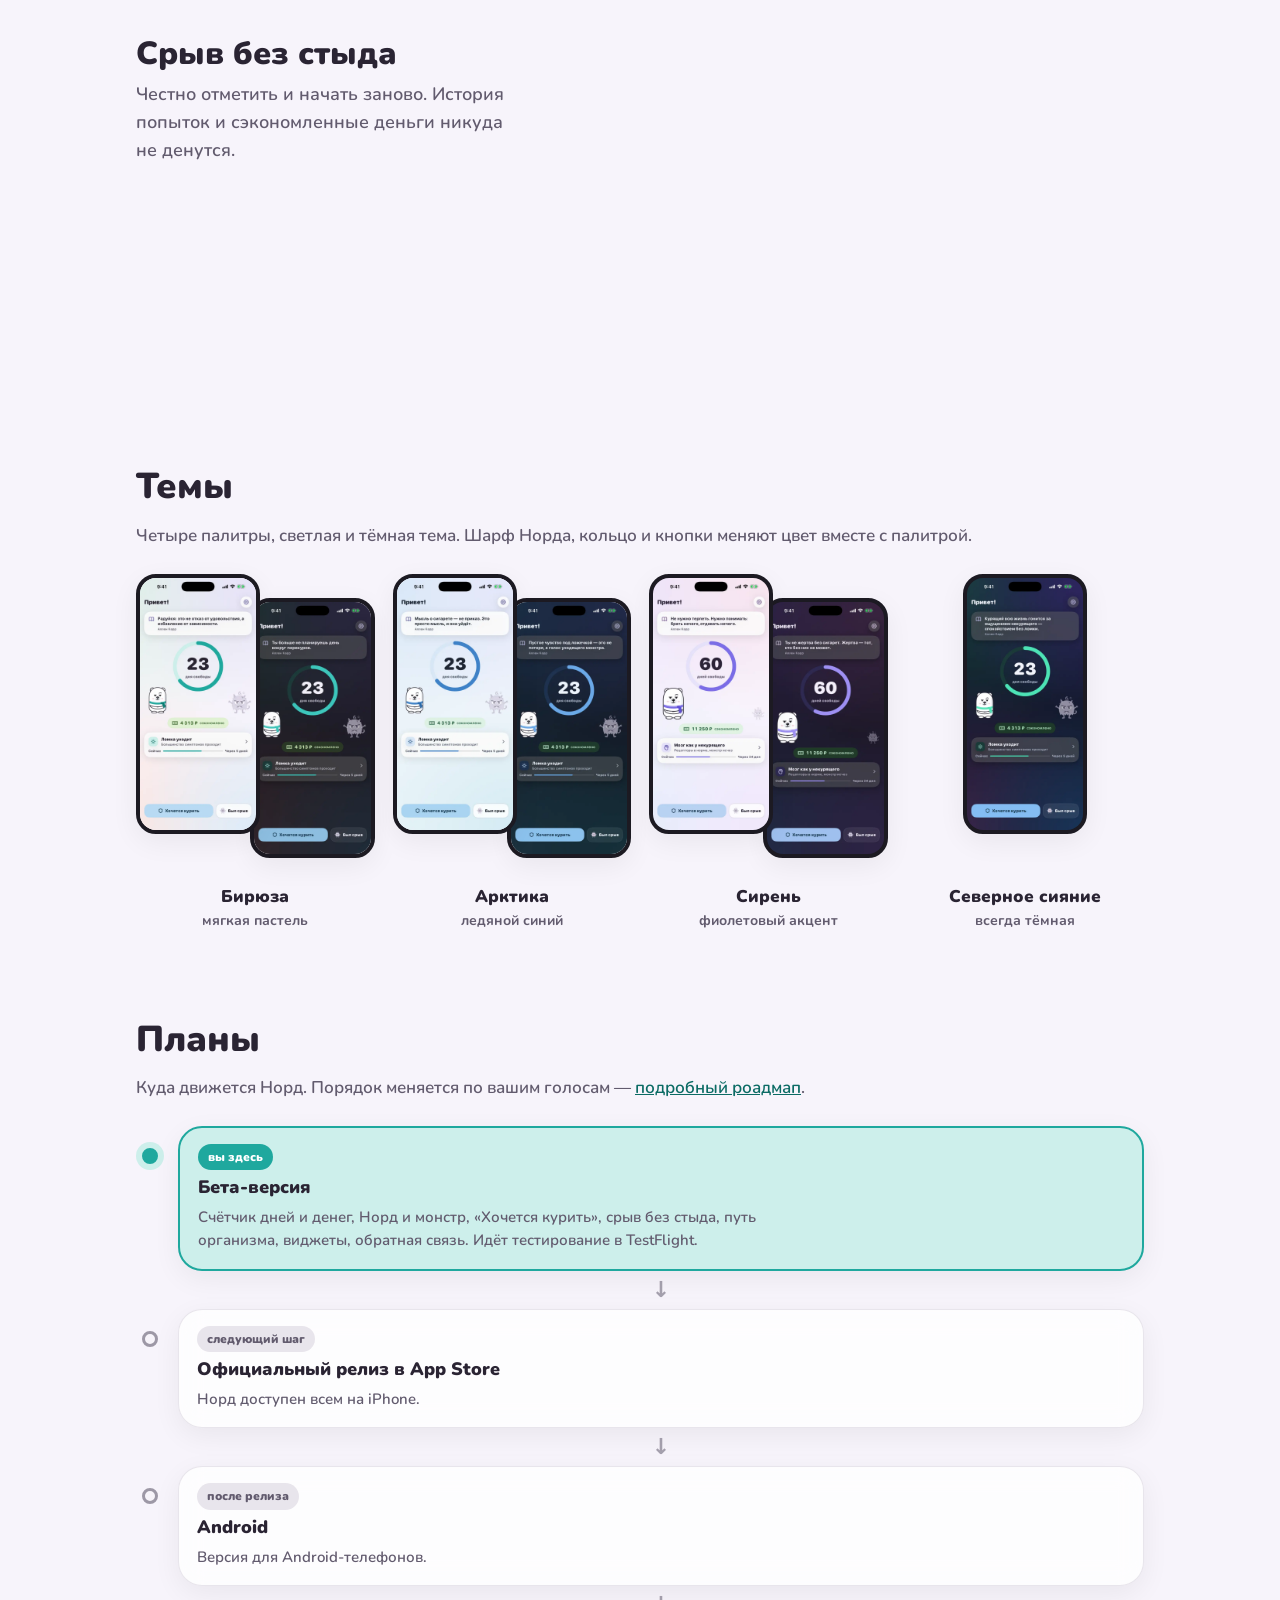
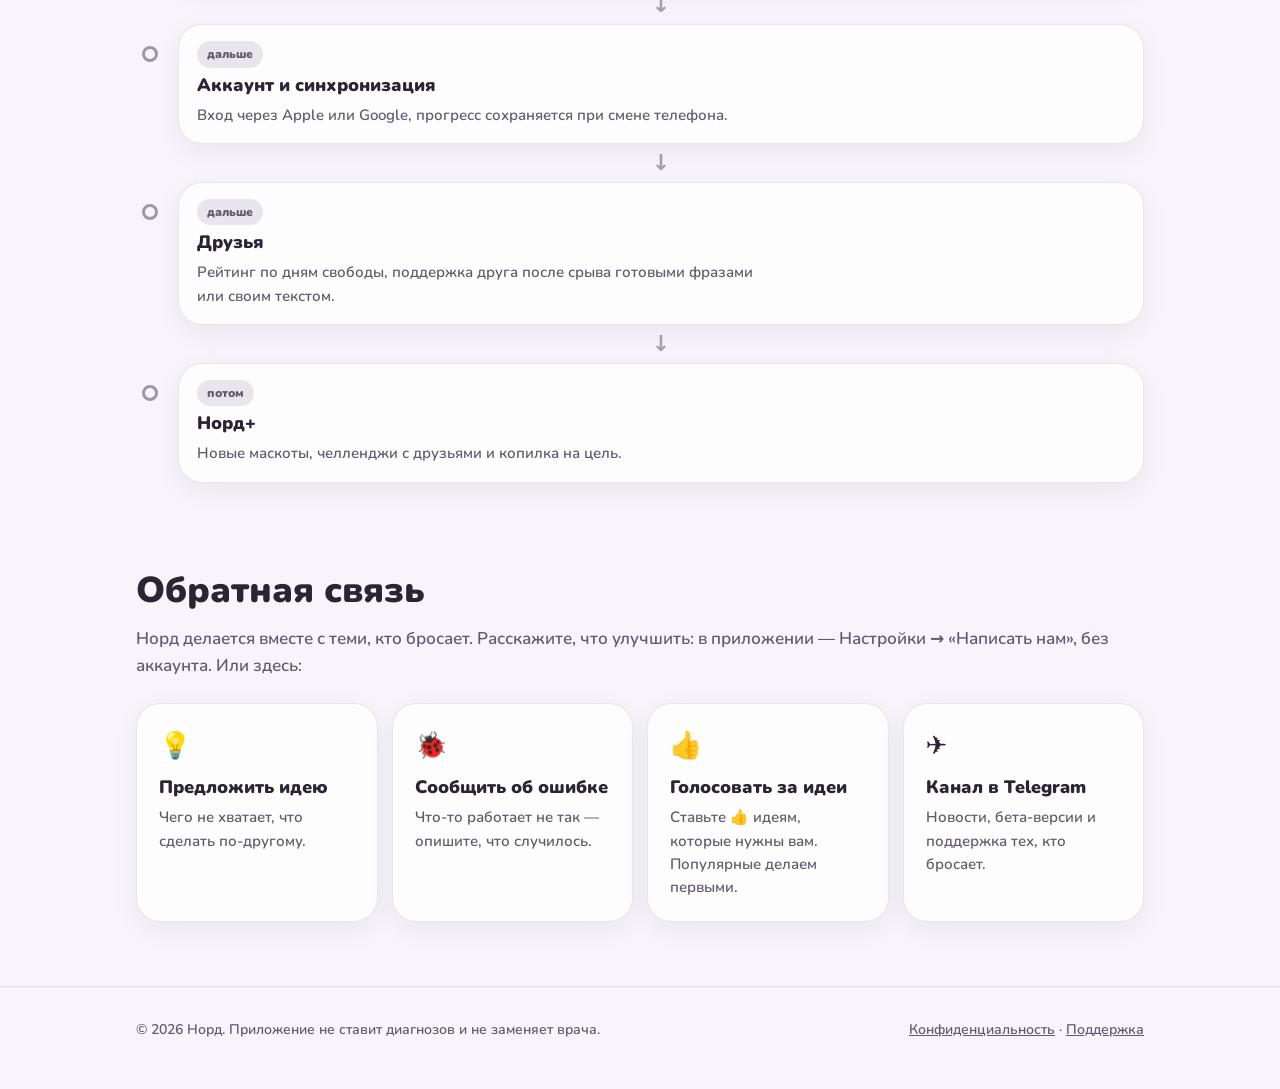
==== commit 7d6ccc3d: "Site: no sideways scroll on iPad, tour recalculates after images load Co-Authored-By: Claude Opus 5." ====
--- a/index.html
+++ b/index.html
@@ -163,9 +163,8 @@
       const steps = Array.from(document.querySelectorAll(".step"));
       if (!device || !steps.length) return;
       const shots = Array.from(device.querySelectorAll("img"));
-      let current = -1, ticking = false;
+      let current = -1;
       function update() {
-        ticking = false;
         if (getComputedStyle(device.parentElement).display === "none") return;
         const trigger = device.getBoundingClientRect().bottom - 60;
         let index = 0;
@@ -175,8 +174,10 @@
         shots.forEach((img, i) => img.classList.toggle("on", i === index));
         steps.forEach((step, i) => step.classList.toggle("active", i === index));
       }
-      window.addEventListener("scroll", () => { if (!ticking) { ticking = true; requestAnimationFrame(update); } }, { passive: true });
+      window.addEventListener("scroll", update, { passive: true });
       window.addEventListener("resize", update);
+      window.addEventListener("load", update);
+      if ("ResizeObserver" in window) new ResizeObserver(update).observe(document.body);
       update();
     })();
 
--- a/assets/style.css
+++ b/assets/style.css
@@ -155,6 +155,8 @@
 
 
 /* «Как это выглядит»: текст слева, телефон справа остаётся на месте, снимок меняется при прокрутке */
+/* Облачко за телефоном не должно давать прокрутку вбок; clip не ломает «прилипание» телефона */
+#features { overflow-x: clip; }
 .tour { display: grid; grid-template-columns: minmax(0, 1fr) 300px; gap: 48px; align-items: start; }
 .tour-steps { display: grid; gap: 0; }
 .step { min-height: 62vh; display: flex; align-items: center; opacity: .45; transition: opacity .3s ease; }
@@ -257,3 +259,4 @@
   .milestone.here .dot { animation: none; }
   html { scroll-behavior: auto; }
 }
+
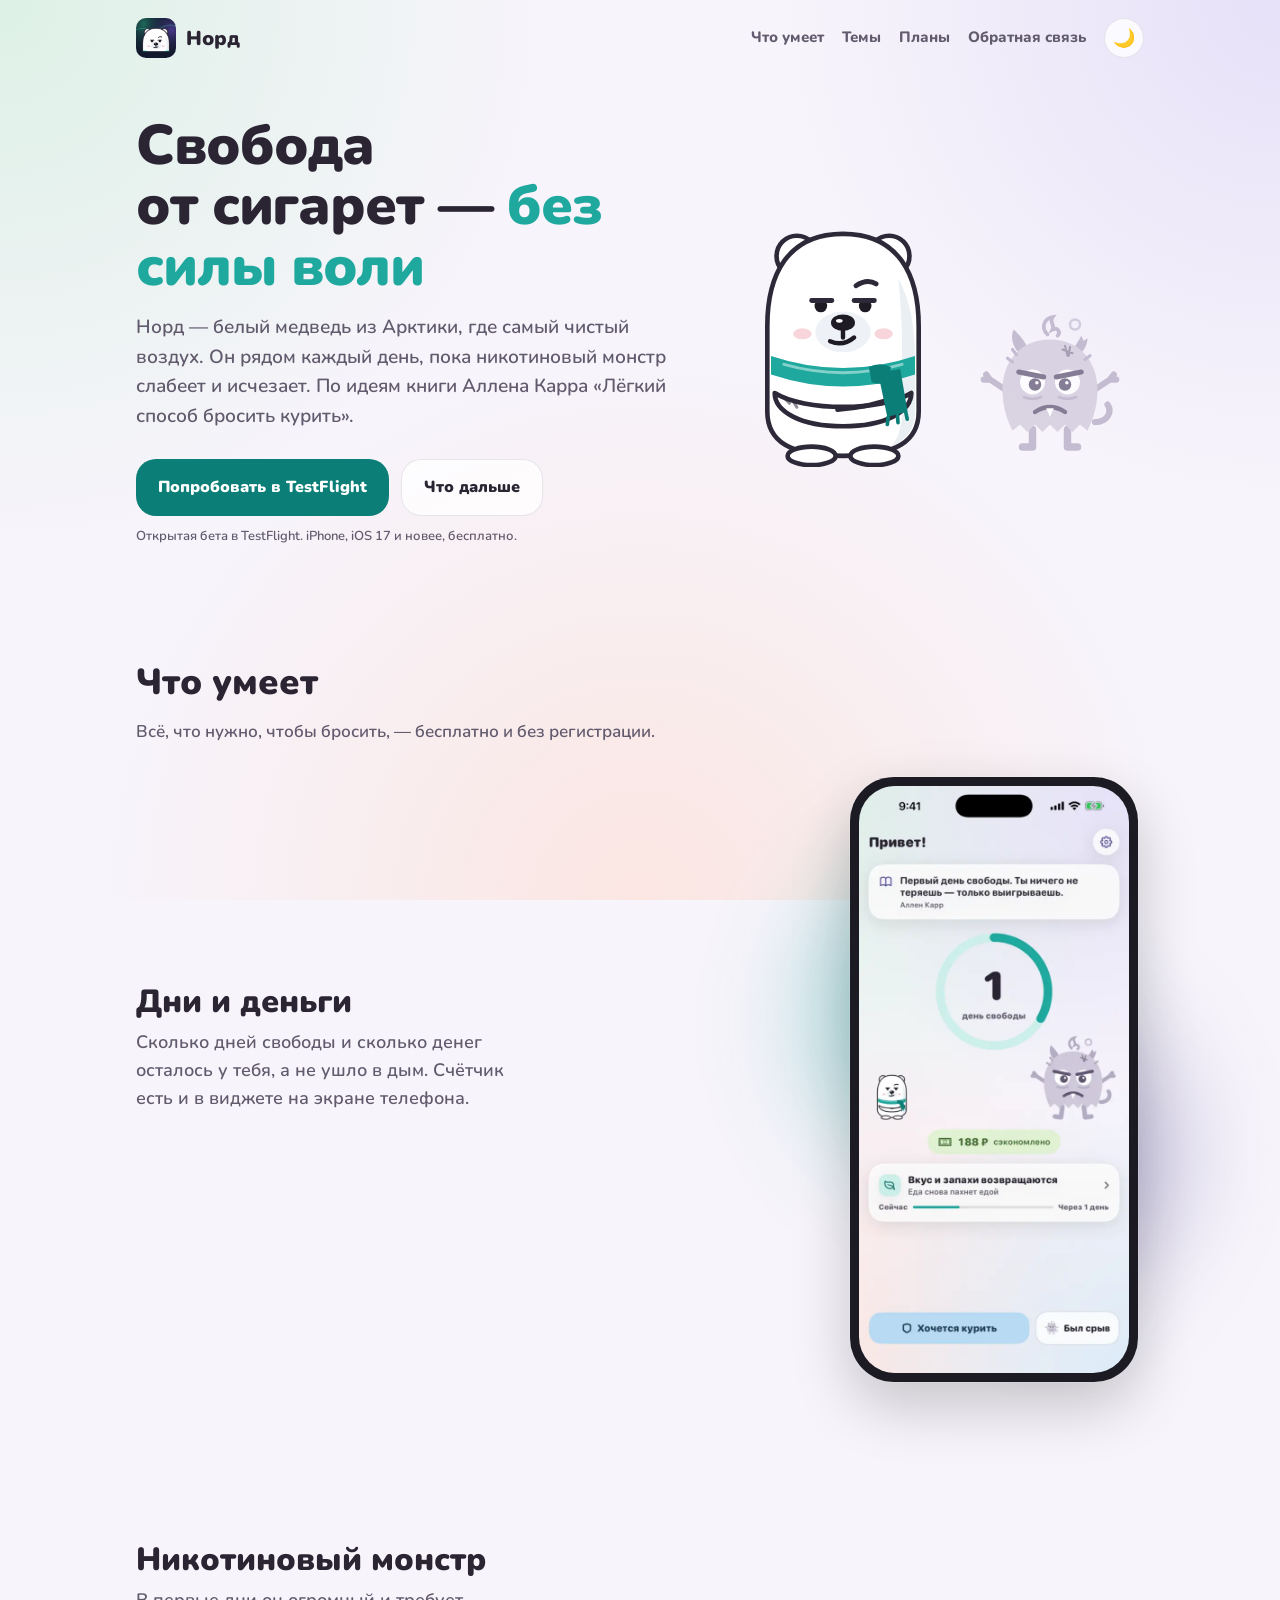
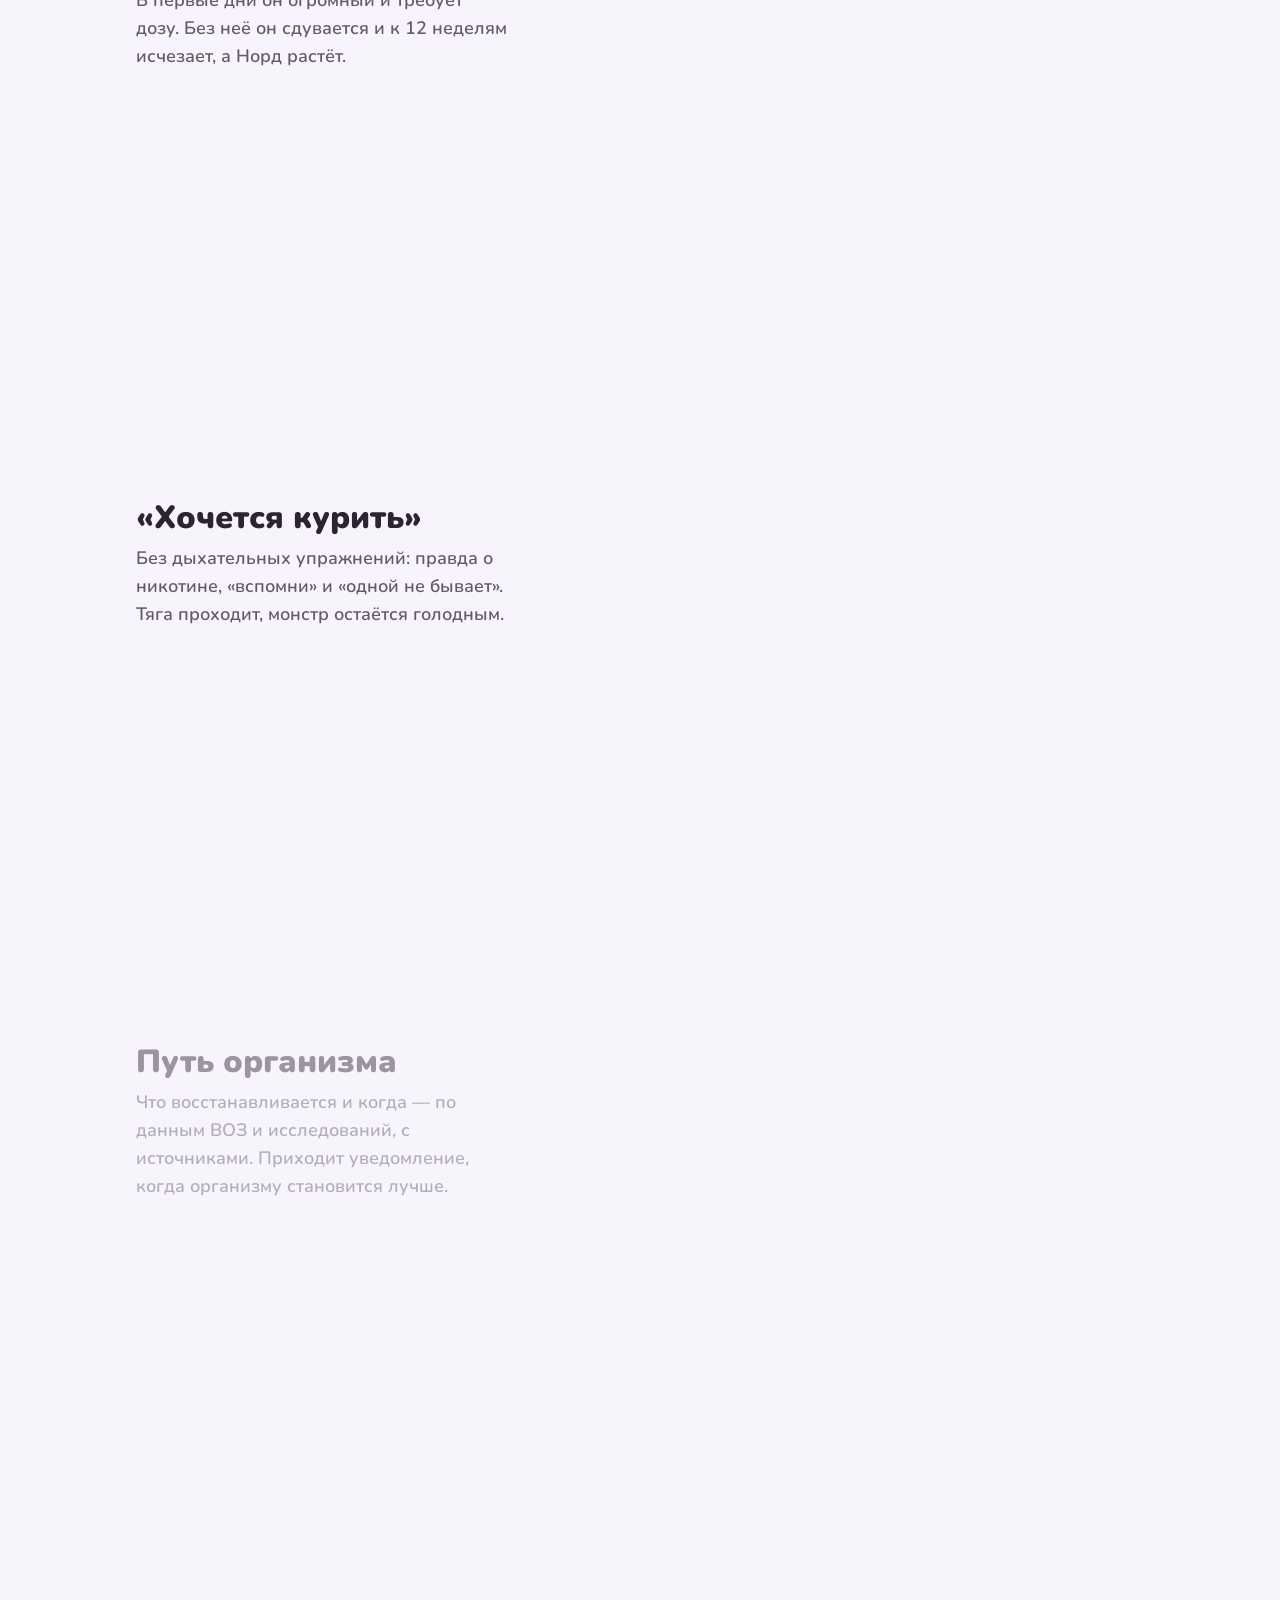
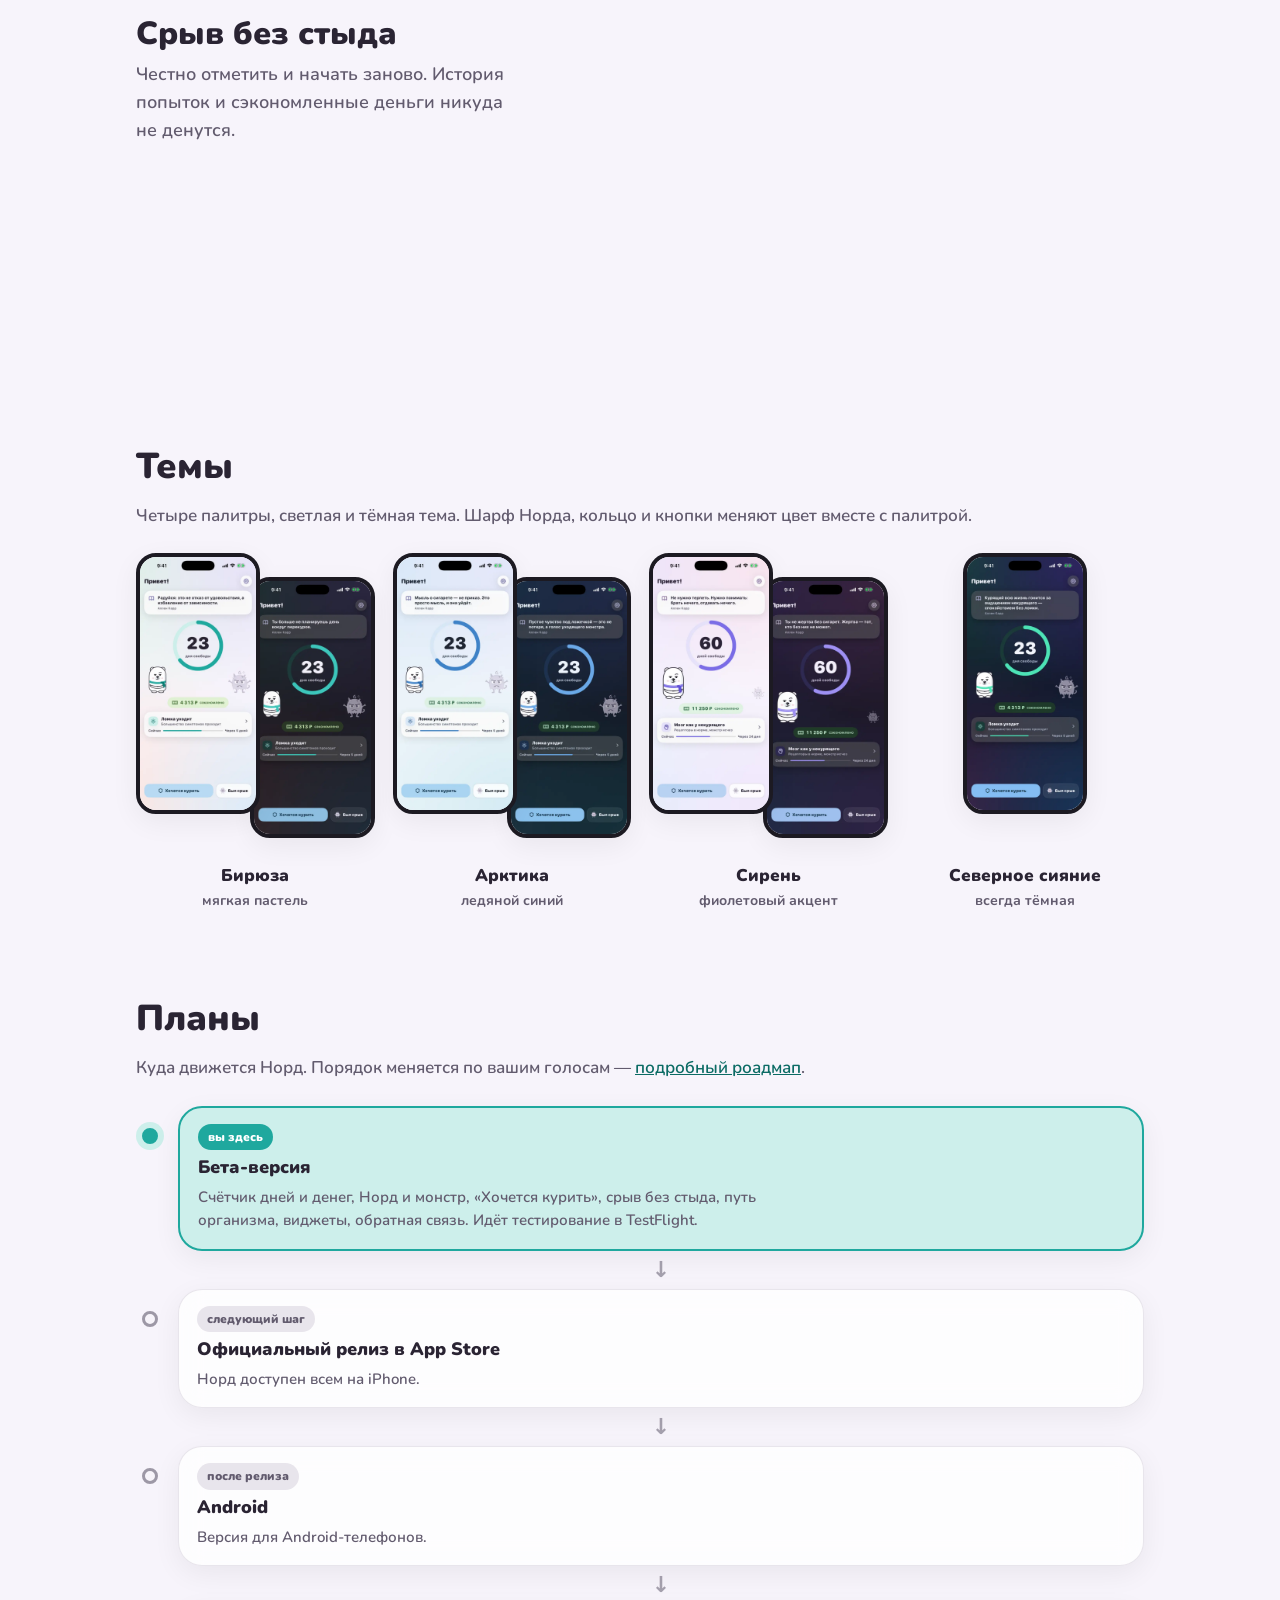
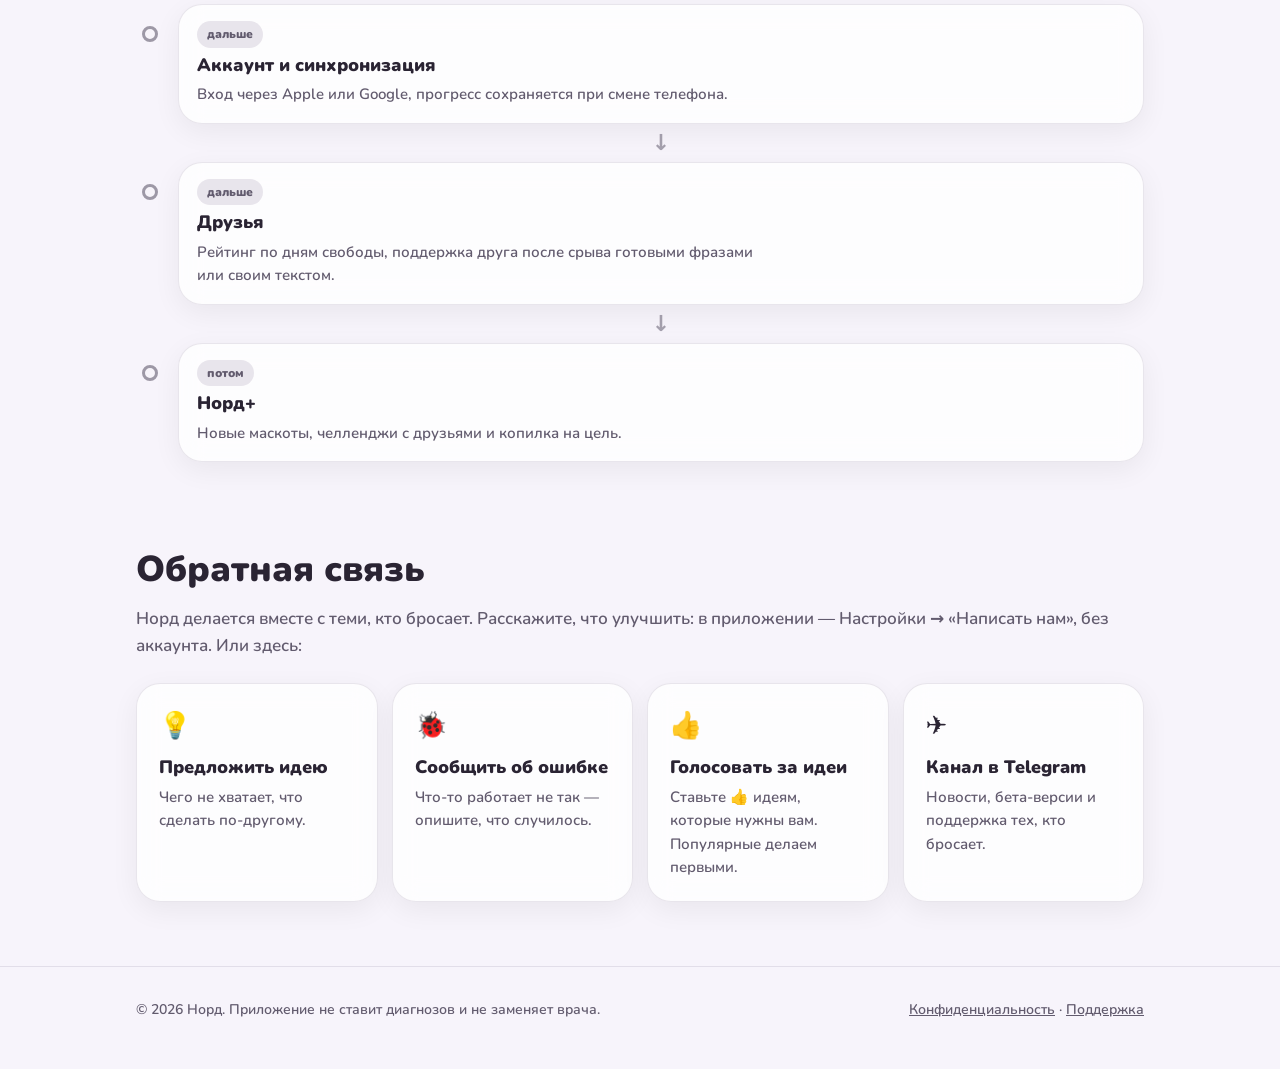
==== commit 034a443f: "Open beta: TestFlight public link on the site, README and roadmap Co-Authored-By: Claude Opus 5.5 <n" ====
--- a/index.html
+++ b/index.html
@@ -42,7 +42,7 @@
           <a class="btn primary" id="try" href="#feedback">Попробовать</a>
           <a class="btn secondary" href="#roadmap">Что дальше</a>
         </div>
-        <p class="note" id="try-note">iPhone, iOS 17 и новее. Бесплатно.</p>
+        <p class="note" id="try-note">Открытая бета в TestFlight. iPhone, iOS 17 и новее, бесплатно.</p>
       </div>
       <div class="duo" aria-hidden="true">
         <img class="nord" src="assets/nord-full.svg" alt="">
@@ -182,7 +182,7 @@
     })();
 
     // Публичная ссылка TestFlight. Пока её нет, кнопка ведёт в Telegram-канал, где ссылка появится первой.
-    const TESTFLIGHT_LINK = "";
+    const TESTFLIGHT_LINK = "https://testflight.apple.com/join/RJz8dRXB";
     const tryButton = document.getElementById("try");
     const tryNote = document.getElementById("try-note");
     if (TESTFLIGHT_LINK) {
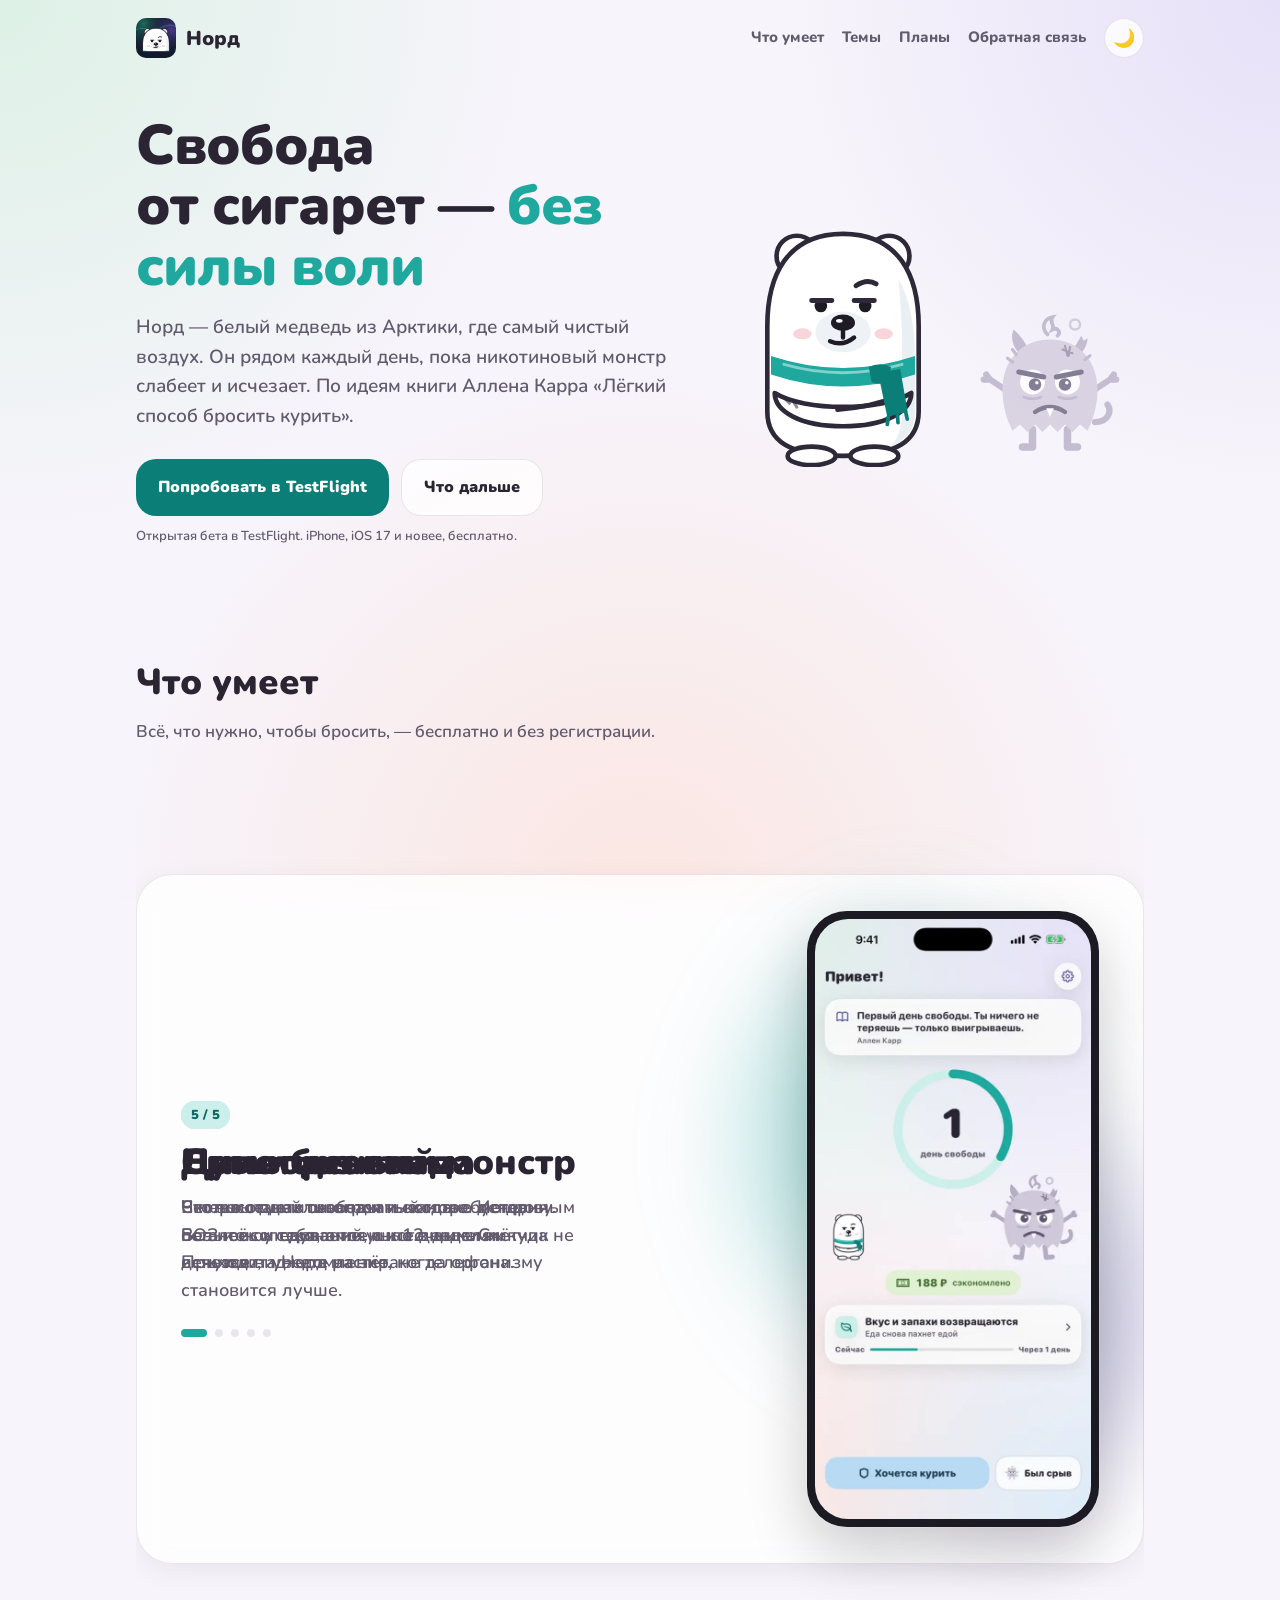
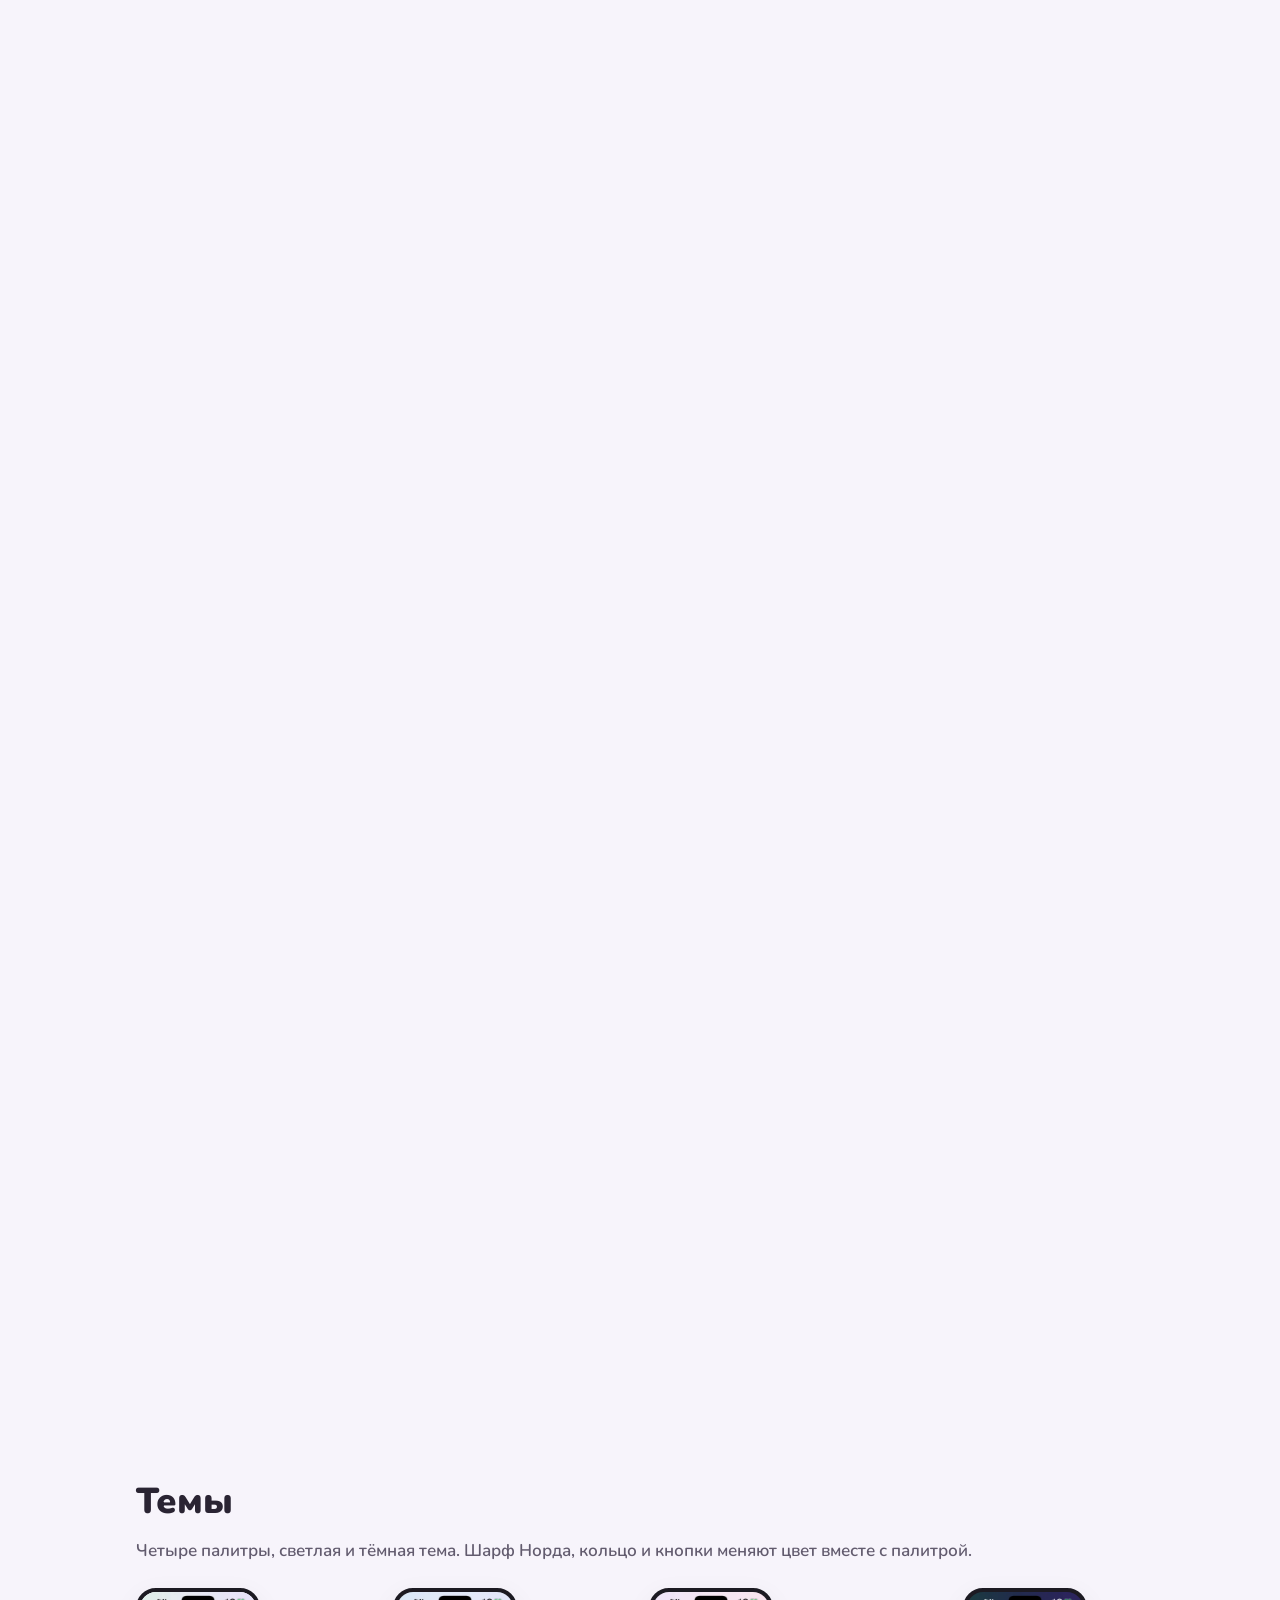
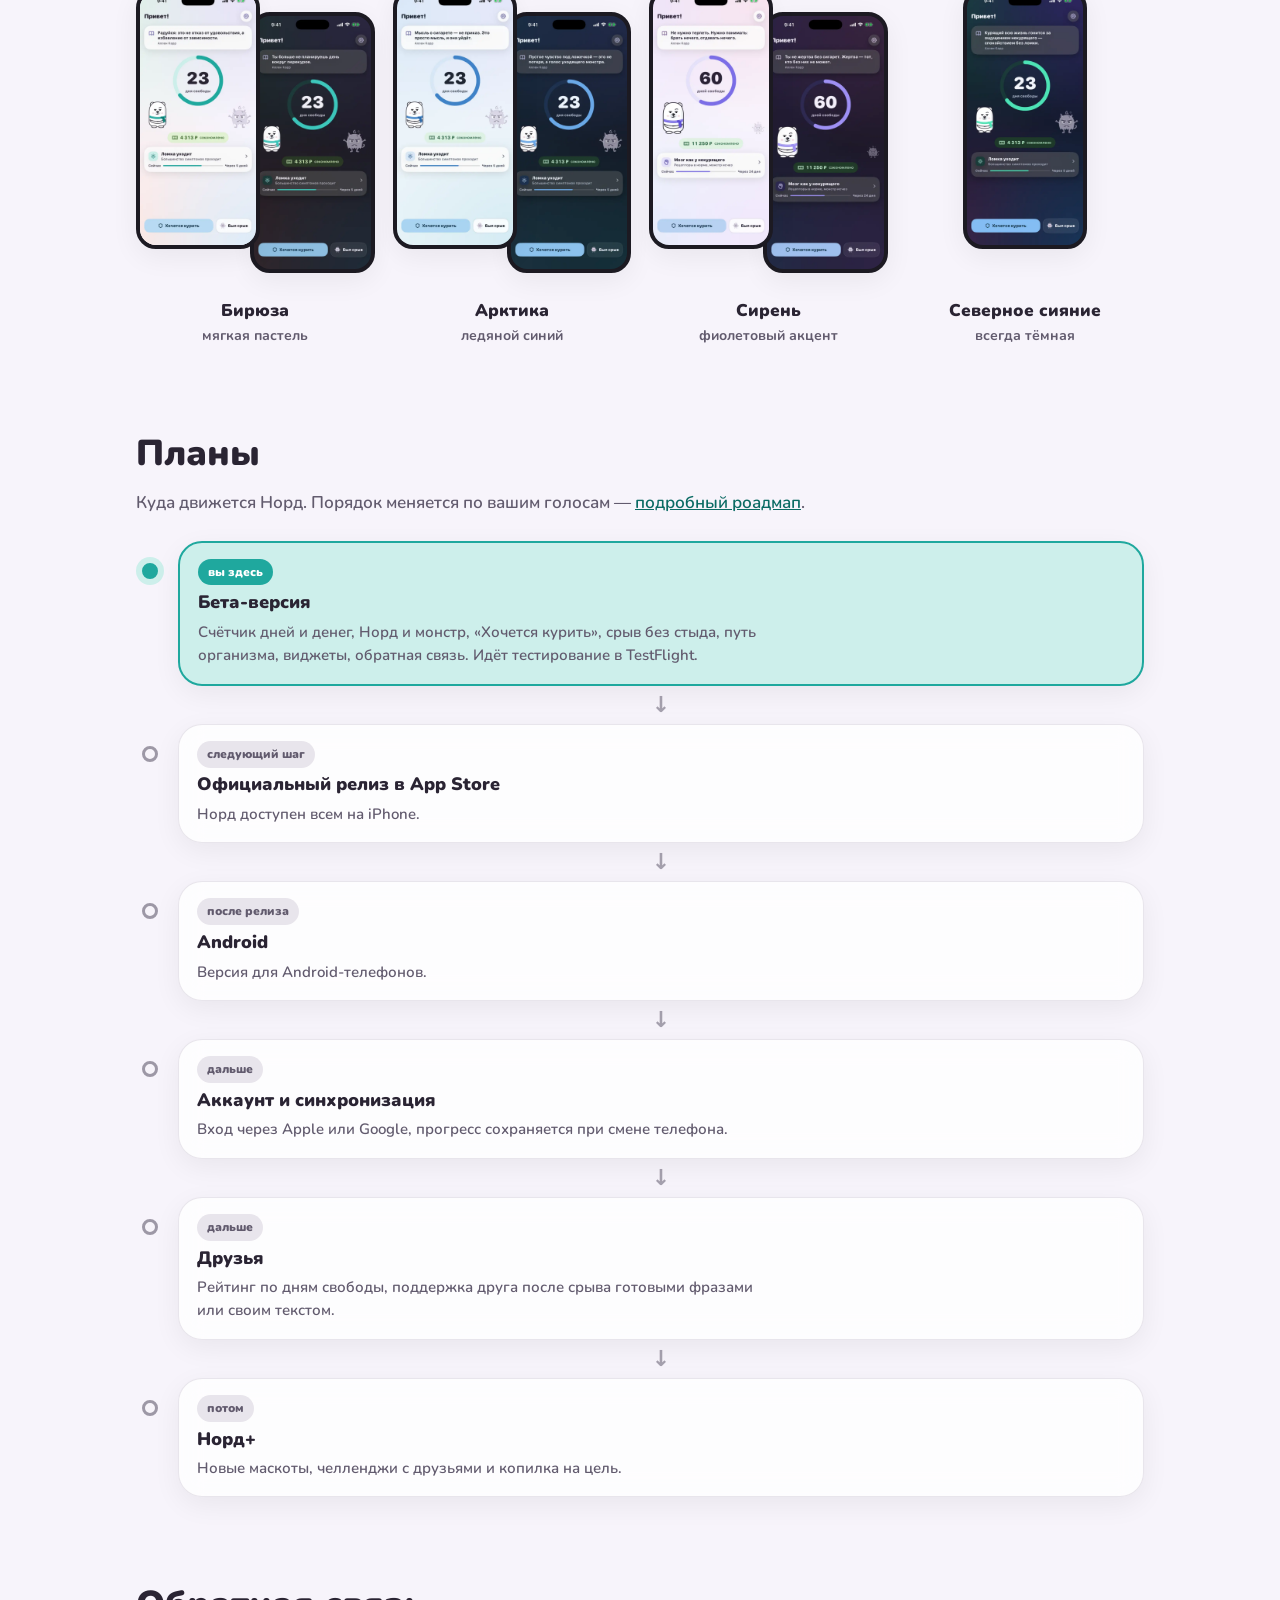
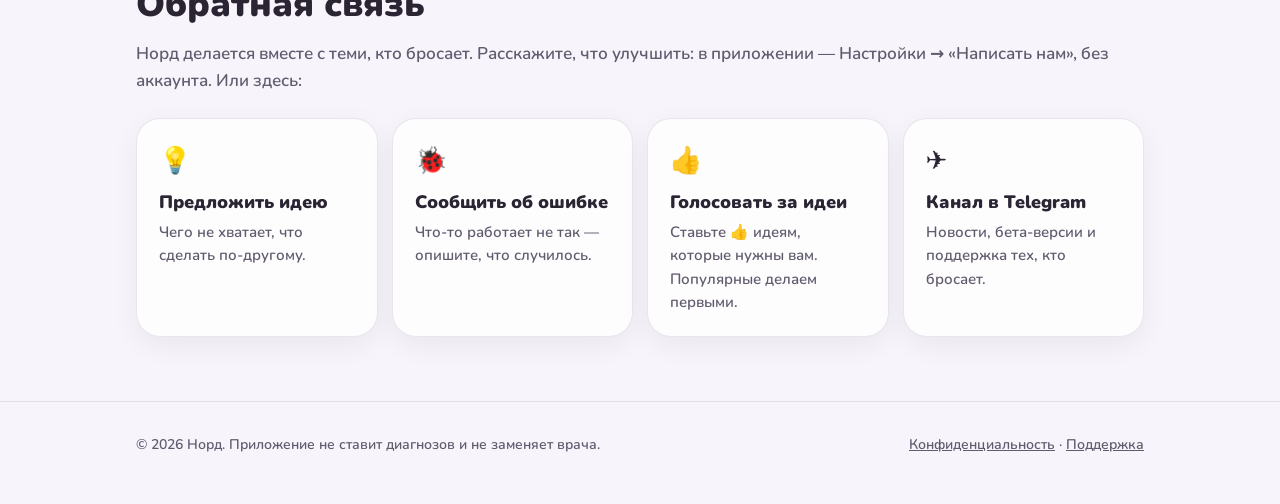
==== commit 6272040a: "Site: «Что умеет» as one pinned card, text and screen change inside while scrolling Co-Authored-By: " ====
--- a/index.html
+++ b/index.html
@@ -55,31 +55,23 @@
     <div class="wrap">
       <h2>Что умеет</h2>
       <p class="sub">Всё, что нужно, чтобы бросить, — бесплатно и без регистрации.</p>
-      <div class="tour">
-        <div class="tour-steps">
-        <article class="step" data-shot="assets/screens/2_day1.webp">
-          <img class="step-shot" src="assets/screens/2_day1.webp" alt="Главный экран: счётчик дней и сэкономленные деньги" loading="lazy">
-          <div><h3>Дни и деньги</h3><p>Сколько дней свободы и сколько денег осталось у тебя, а не ушло в дым. Счётчик есть и в виджете на экране телефона.</p></div>
-        </article>
-        <article class="step" data-shot="assets/screens/3_day23.webp">
-          <img class="step-shot" src="assets/screens/3_day23.webp" alt="23 дня: монстр уменьшился, Норд вырос" loading="lazy">
-          <div><h3>Никотиновый монстр</h3><p>В первые дни он огромный и требует дозу. Без неё он сдувается и к 12 неделям исчезает, а Норд растёт.</p></div>
-        </article>
-        <article class="step" data-shot="assets/screens/13_craving.webp">
-          <img class="step-shot" src="assets/screens/13_craving.webp" alt="Экран «Хочется курить» с карточкой" loading="lazy">
-          <div><h3>«Хочется курить»</h3><p>Без дыхательных упражнений: правда о никотине, «вспомни» и «одной не бывает». Тяга проходит, монстр остаётся голодным.</p></div>
-        </article>
-        <article class="step" data-shot="assets/screens/14_timeline.webp">
-          <img class="step-shot" src="assets/screens/14_timeline.webp" alt="Путь организма: что уже восстановилось" loading="lazy">
-          <div><h3>Путь организма</h3><p>Что восстанавливается и когда — по данным ВОЗ и исследований, с источниками. Приходит уведомление, когда организму становится лучше.</p></div>
-        </article>
-        <article class="step" data-shot="assets/screens/5_after_relapse.webp">
-          <img class="step-shot" src="assets/screens/5_after_relapse.webp" alt="После срыва счёт начинается заново" loading="lazy">
-          <div><h3>Срыв без стыда</h3><p>Честно отметить и начать заново. История попыток и сэкономленные деньги никуда не денутся.</p></div>
-        </article>
-        </div>
-        <div class="tour-phone" aria-hidden="true">
-          <div class="device" id="tour-device"><img src="assets/screens/2_day1.webp" alt="" class="on"><img src="assets/screens/3_day23.webp" alt=""><img src="assets/screens/13_craving.webp" alt=""><img src="assets/screens/14_timeline.webp" alt=""><img src="assets/screens/5_after_relapse.webp" alt=""></div>
+      <div class="pin" id="tour" style="--steps: 5">
+        <div class="pin-stage">
+          <div class="pin-card">
+            <div class="pin-copy">
+              <div class="pin-texts">
+            <article class="pin-step on" aria-hidden="false"><span class="pin-num">1 / 5</span><h3>Дни и деньги</h3><p>Сколько дней свободы и сколько денег осталось у тебя, а не ушло в дым. Счётчик есть и в виджете на экране телефона.</p></article>
+            <article class="pin-step" aria-hidden="true"><span class="pin-num">2 / 5</span><h3>Никотиновый монстр</h3><p>В первые дни он огромный и требует дозу. Без неё он сдувается и к 12 неделям исчезает, а Норд растёт.</p></article>
+            <article class="pin-step" aria-hidden="true"><span class="pin-num">3 / 5</span><h3>«Хочется курить»</h3><p>Без дыхательных упражнений: правда о никотине, «вспомни» и «одной не бывает». Тяга проходит, монстр остаётся голодным.</p></article>
+            <article class="pin-step" aria-hidden="true"><span class="pin-num">4 / 5</span><h3>Путь организма</h3><p>Что восстанавливается и когда — по данным ВОЗ и исследований, с источниками. Приходит уведомление, когда организму становится лучше.</p></article>
+            <article class="pin-step" aria-hidden="true"><span class="pin-num">5 / 5</span><h3>Срыв без стыда</h3><p>Честно отметить и начать заново. История попыток и сэкономленные деньги никуда не денутся.</p></article>
+              </div>
+              <div class="pin-dots" aria-hidden="true"><i class="on"></i><i></i><i></i><i></i><i></i></div>
+            </div>
+            <div class="tour-phone">
+              <div class="device" id="tour-device"><img src="assets/screens/2_day1.webp" alt="Главный экран: счётчик дней и сэкономленные деньги" class="on"><img src="assets/screens/3_day23.webp" alt="23 дня: монстр уменьшился, Норд вырос"><img src="assets/screens/13_craving.webp" alt="Экран «Хочется курить» с карточкой"><img src="assets/screens/14_timeline.webp" alt="Путь организма: что уже восстановилось"><img src="assets/screens/5_after_relapse.webp" alt="После срыва счёт начинается заново"></div>
+            </div>
+          </div>
         </div>
       </div>
     </div>
@@ -156,28 +148,27 @@
   </footer>
 
   <script>
-    // Телефон рядом с текстом: все снимки уже загружены и лежат друг на друге,
-    // нужный показывается, когда верх текста поднимается чуть выше нижней границы телефона.
+    // «Что умеет»: карточка закреплена, пока идёт прокрутка через блок; внутри меняются текст и экран.
     (function () {
-      const device = document.getElementById("tour-device");
-      const steps = Array.from(document.querySelectorAll(".step"));
-      if (!device || !steps.length) return;
-      const shots = Array.from(device.querySelectorAll("img"));
-      let current = -1;
+      const pin = document.getElementById("tour");
+      if (!pin) return;
+      const texts = Array.from(pin.querySelectorAll(".pin-step"));
+      const shots = Array.from(pin.querySelectorAll("#tour-device img"));
+      const dots = Array.from(pin.querySelectorAll(".pin-dots i"));
+      let current = 0;
       function update() {
-        if (getComputedStyle(device.parentElement).display === "none") return;
-        const trigger = device.getBoundingClientRect().bottom - 60;
-        let index = 0;
-        steps.forEach((step, i) => { if (step.querySelector("h3").getBoundingClientRect().top < trigger) index = i; });
+        const rect = pin.getBoundingClientRect();
+        const run = pin.offsetHeight - window.innerHeight;
+        const progress = run > 0 ? Math.min(Math.max(-rect.top / run, 0), 0.9999) : 0;
+        const index = Math.floor(progress * texts.length);
         if (index === current) return;
         current = index;
-        shots.forEach((img, i) => img.classList.toggle("on", i === index));
-        steps.forEach((step, i) => step.classList.toggle("active", i === index));
+        [texts, shots, dots].forEach((list) => list.forEach((el, i) => el.classList.toggle("on", i === index)));
+        texts.forEach((el, i) => el.setAttribute("aria-hidden", String(i !== index)));
       }
       window.addEventListener("scroll", update, { passive: true });
       window.addEventListener("resize", update);
       window.addEventListener("load", update);
-      if ("ResizeObserver" in window) new ResizeObserver(update).observe(document.body);
       update();
     })();
 
--- a/assets/style.css
+++ b/assets/style.css
@@ -154,39 +154,57 @@
 }
 
 
-/* «Как это выглядит»: текст слева, телефон справа остаётся на месте, снимок меняется при прокрутке */
-/* Облачко за телефоном не должно давать прокрутку вбок; clip не ломает «прилипание» телефона */
 #features { overflow-x: clip; }
-.tour { display: grid; grid-template-columns: minmax(0, 1fr) 300px; gap: 48px; align-items: start; }
-.tour-steps { display: grid; gap: 0; }
-.step { min-height: 62vh; display: flex; align-items: center; opacity: .45; transition: opacity .3s ease; }
-.step.active { opacity: 1; }
-.step h3 { margin: 0 0 8px; font-size: clamp(24px, 3vw, 32px); font-weight: 900; line-height: 1.15; text-wrap: balance; }
-.step p { margin: 0; color: var(--text2); font-size: 18px; font-weight: 600; max-width: 34ch; }
-.step-shot { display: none; }
-.tour-phone { isolation: isolate; position: sticky; top: calc(50vh - 310px); height: 620px; display: flex; align-items: center; justify-content: center; }
-/* Мягкое размытое облачко за телефоном, чтобы рамка не сливалась с фоном */
+
+/* «Что умеет»: одна карточка закреплена на экране, пока идёт прокрутка через блок.
+   Высота блока задаёт, сколько прокрутки приходится на один пункт. */
+.pin { position: relative; height: calc(var(--steps) * 65vh + 100vh); }
+.pin-stage { position: sticky; top: 0; height: 100vh; display: flex; align-items: center; overflow-x: clip; }
+.pin-card {
+  width: 100%; display: grid; grid-template-columns: minmax(0, 1fr) auto; gap: 40px; align-items: center;
+  padding: 36px 44px; border-radius: 36px;
+  background: var(--card); border: 1px solid var(--line); box-shadow: var(--shadow);
+  backdrop-filter: blur(14px); -webkit-backdrop-filter: blur(14px);
+}
+.pin-copy { display: grid; gap: 24px; }
+.pin-texts { display: grid; }
+.pin-step { grid-area: 1 / 1; opacity: 0; transform: translateY(10px); transition: opacity .35s ease, transform .35s ease; pointer-events: none; }
+.pin-step.on { opacity: 1; transform: none; pointer-events: auto; }
+.pin-num { display: inline-block; font-size: 13px; font-weight: 900; color: var(--accent-ink); background: var(--accent-soft); padding: 4px 10px; border-radius: 999px; margin-bottom: 14px; font-variant-numeric: tabular-nums; }
+.pin-step h3 { margin: 0 0 10px; font-size: clamp(26px, 3vw, 36px); font-weight: 900; line-height: 1.12; text-wrap: balance; }
+.pin-step p { margin: 0; color: var(--text2); font-size: 18px; font-weight: 600; max-width: 36ch; }
+.pin-dots { display: flex; gap: 8px; }
+.pin-dots i { width: 8px; height: 8px; border-radius: 999px; background: var(--line); transition: width .3s ease, background .3s ease; }
+.pin-dots i.on { width: 26px; background: var(--accent); }
+
+.tour-phone { position: relative; isolation: isolate; display: flex; align-items: center; justify-content: center; }
+/* Мягкое размытое облачко за телефоном */
 .tour-phone::before {
-  content: ""; position: absolute; inset: 4% -30%; z-index: -1; border-radius: 50%;
+  content: ""; position: absolute; inset: -6% -40%; z-index: -1; border-radius: 50%;
   background:
     radial-gradient(closest-side at 38% 38%, color-mix(in srgb, var(--accent) 55%, transparent), transparent),
     radial-gradient(closest-side at 64% 64%, color-mix(in srgb, var(--lavender-ink) 50%, transparent), transparent);
   filter: blur(40px);
 }
 .device {
-  position: relative; width: 270px; aspect-ratio: 644 / 1400; box-sizing: content-box;
-  border-radius: 44px; padding: 9px; background: #1C1A22;
+  position: relative; height: min(68vh, 600px); aspect-ratio: 644 / 1400; box-sizing: content-box;
+  border-radius: 40px; padding: 8px; background: #1C1A22;
   box-shadow: 0 0 0 1px rgba(255, 255, 255, 0.14), 0 24px 60px rgba(0, 0, 0, 0.2);
 }
-.device img { position: absolute; inset: 9px; width: calc(100% - 18px); height: calc(100% - 18px); border-radius: 36px; opacity: 0; }
+.device img { position: absolute; inset: 8px; width: calc(100% - 16px); height: calc(100% - 16px); border-radius: 33px; opacity: 0; transition: opacity .25s ease; }
 .device img.on { opacity: 1; }
 
 @media (max-width: 760px) {
-  /* На телефоне — снимок у каждого шага, без закреплённого экрана */
-  .tour { grid-template-columns: 1fr; gap: 0; }
-  .tour-phone { display: none; }
-  .step { min-height: 0; opacity: 1; flex-direction: column; align-items: flex-start; gap: 16px; padding-block: 20px; }
-  .step-shot { display: block; width: 62%; max-width: 240px; border-radius: 26px; border: 6px solid #1C1A22; background: #1C1A22; box-shadow: var(--shadow); align-self: center; }
+  /* На телефоне: экран сверху, текст под ним, карточка всё так же закреплена */
+  .pin { height: calc(var(--steps) * 55vh + 100vh); }
+  .pin-card { grid-template-columns: 1fr; gap: 18px; padding: 18px 18px 22px; border-radius: 28px; justify-items: center; }
+  .tour-phone { order: -1; }
+  .device { height: 46vh; border-radius: 30px; padding: 6px; }
+  .device img { inset: 6px; width: calc(100% - 12px); height: calc(100% - 12px); border-radius: 25px; }
+  .pin-copy { gap: 14px; justify-items: center; text-align: center; }
+  .pin-num { margin-bottom: 8px; }
+  .pin-step h3 { font-size: 24px; }
+  .pin-step p { font-size: 16px; margin-inline: auto; }
 }
 
 /* Темы: светлая и тёмная версия палитры рядом */
